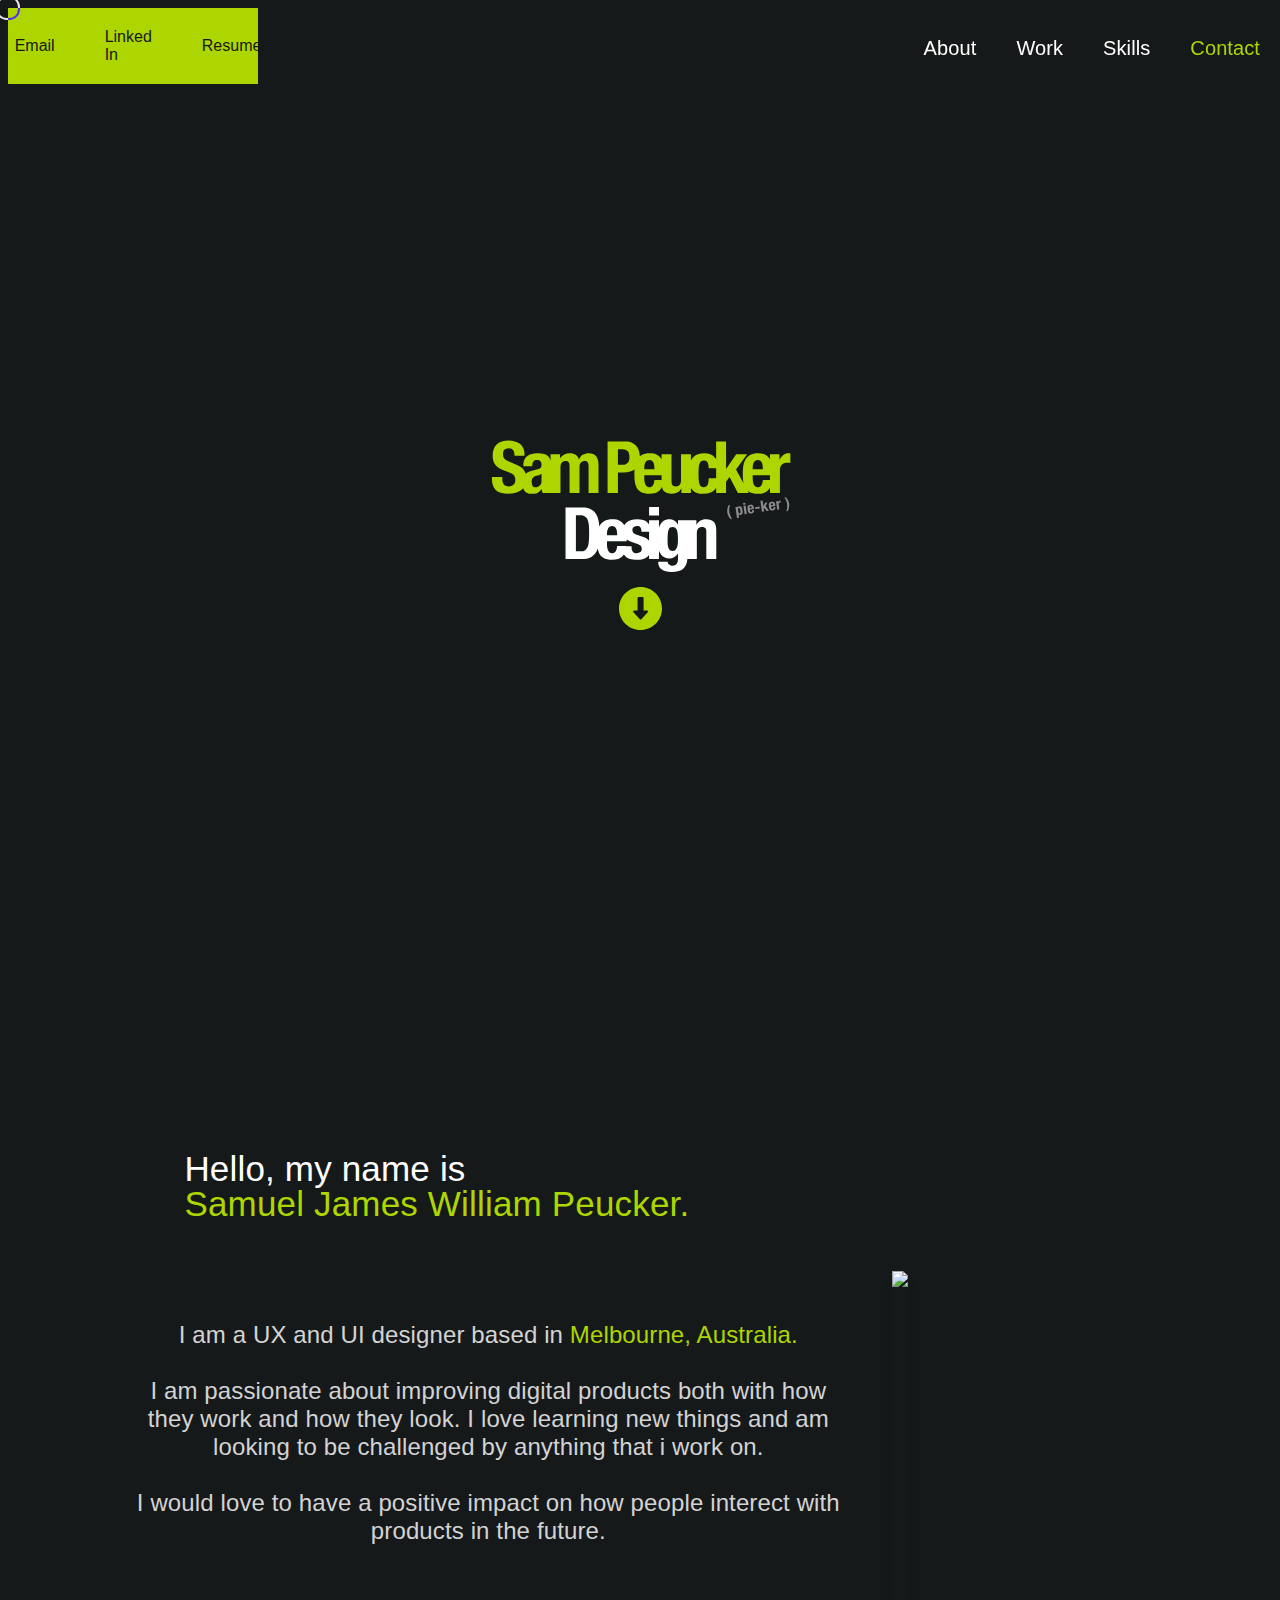
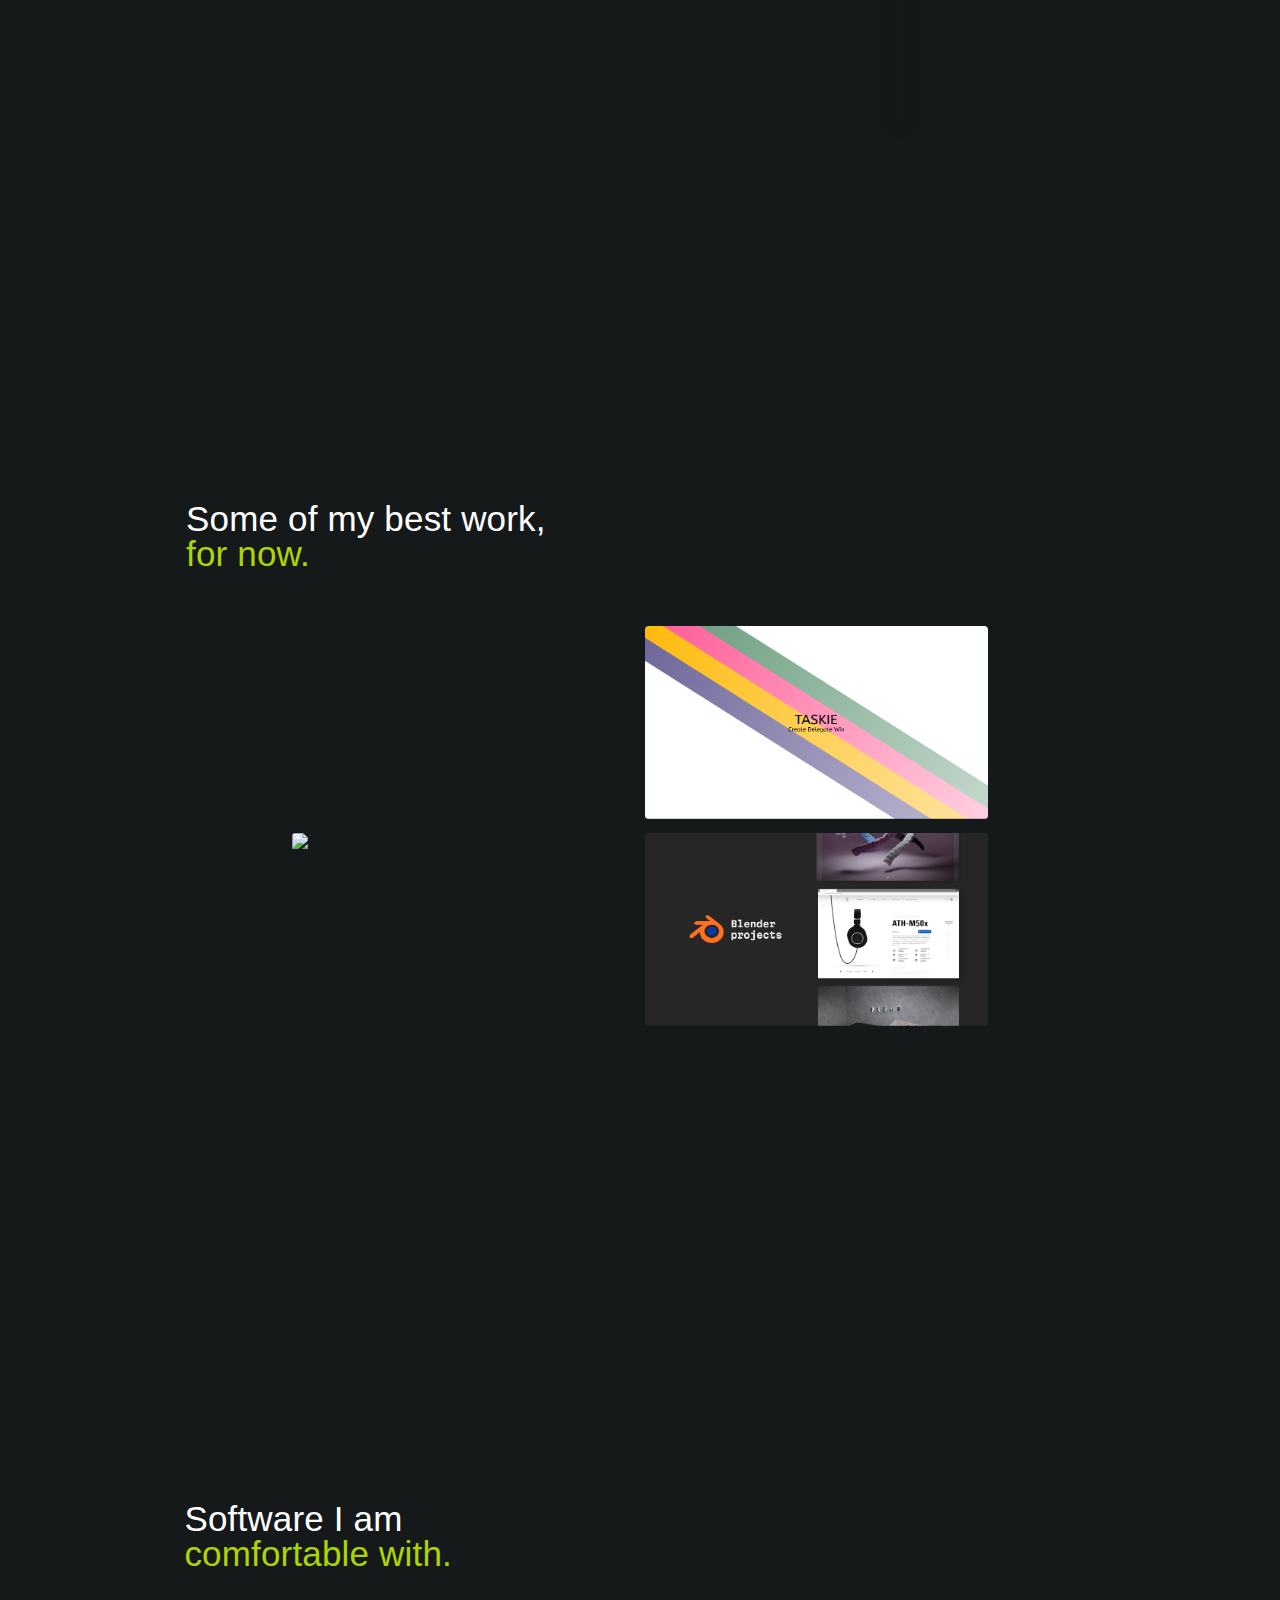
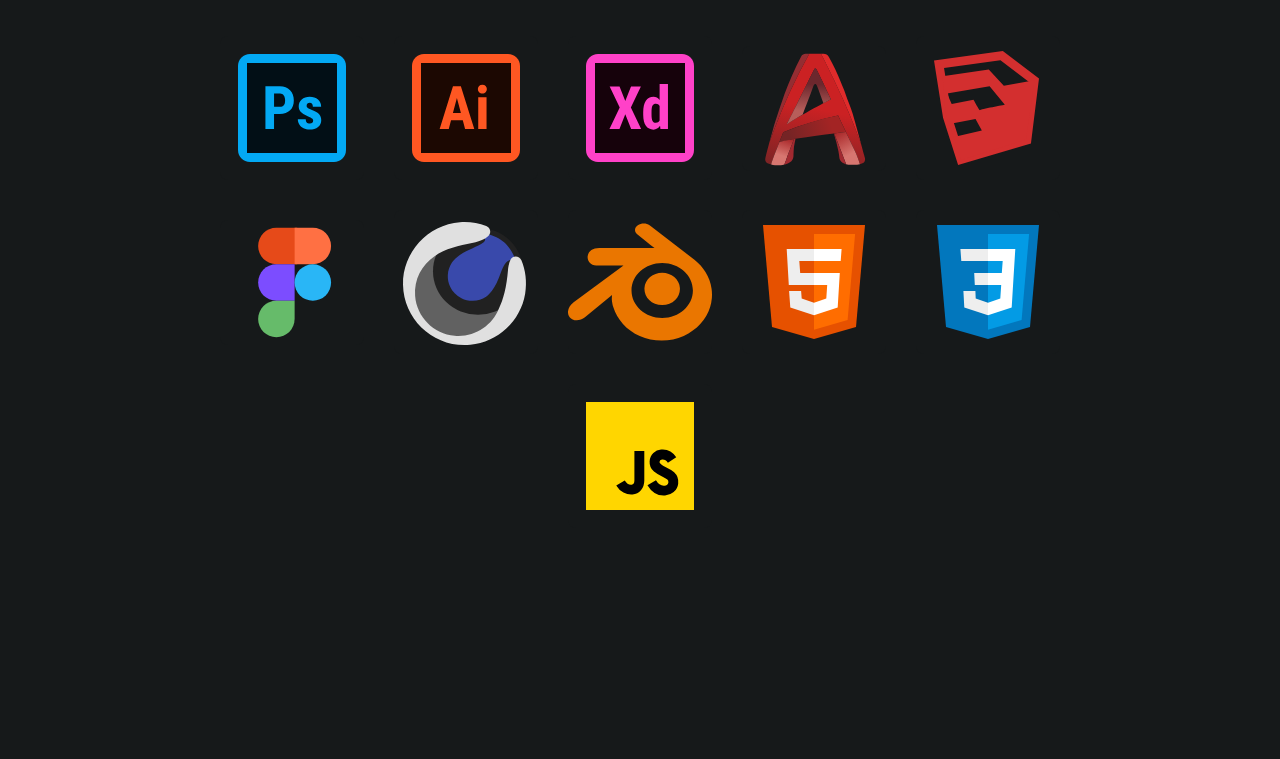
==== index.html @ 6e61a88a "as" ====
<!DOCTYPE html>
<html lang="en">

<head>
  <meta charset="UTF-8">
  <meta http-equiv="X-UA-Compatible" content="IE=edge">
  <meta name="viewport" content="width=device-width, initial-scale=1.0">
  <title>Sam Peucker Design 😇</title>
  <link href="https://cdn.jsdelivr.net/npm/bootstrap@5.1.3/dist/css/bootstrap.min.css" rel="stylesheet" integrity="sha384-1BmE4kWBq78iYhFldvKuhfTAU6auU8tT94WrHftjDbrCEXSU1oBoqyl2QvZ6jIW3" crossorigin="anonymous">
  <link rel="stylesheet" href="./css/base.css">
  <link rel="stylesheet" href="./css/index.css">
  <link rel="preconnect" href="https://fonts.googleapis.com">
  <link rel="preconnect" href="https://fonts.gstatic.com" crossorigin>
  <link href="https://fonts.googleapis.com/css2?family=Open+Sans&display=swap" rel="stylesheet">
  <script src="https://kit.fontawesome.com/3237eade4a.js" crossorigin="anonymous"></script>
  <script src="https://unpkg.com/scrollreveal"></script>

  <!-- Hotjar Tracking Code for https://sampeucker.github.io/portfolio/ -->
<script>
  (function(h,o,t,j,a,r){
      h.hj=h.hj||function(){(h.hj.q=h.hj.q||[]).push(arguments)};
      h._hjSettings={hjid:2807323,hjsv:6};
      a=o.getElementsByTagName('head')[0];
      r=o.createElement('script');r.async=1;
      r.src=t+h._hjSettings.hjid+j+h._hjSettings.hjsv;
      a.appendChild(r);
  })(window,document,'https://static.hotjar.com/c/hotjar-','.js?sv=');
</script>

  <!-- Global site tag (gtag.js) - Google Analytics -->
<script async src="https://www.googletagmanager.com/gtag/js?id=G-L3JFZVRJGE"></script>
<script>
  window.dataLayer = window.dataLayer || [];
  function gtag(){dataLayer.push(arguments);}
  gtag('js', new Date());

  gtag('config', 'G-L3JFZVRJGE');
</script>
</head>

<body>
  <nav>
    <div id="navBody">
      <a href="#aboutBody" class="navItem about">About</a> 
      <a href="#workBody" class="navItem work">Work</a>
      <a href="#skillsBody" class="navItem skills">Skills</a>
      <a href="#contactPop" data-bs-toggle="offcanvas" role="button" class="navItem accent contact">Contact</a>
    </div>
  </nav>

  <div class="cursor"></div>
  <div class="offcanvas offcanvas-end" tabindex="-1" data-bs-scroll="true" id="contactPop">
    <a class="contactItem" href="mailto: sampeucker20@gmail.com">
      <i class="fa-solid fa-envelope"></i>
      Email</a>
    <a class="contactItem" href="https://www.linkedin.com/in/sam-peucker-2a1175230/" target="_blank">
      <i class="fa-brands fa-linkedin"></i>Linked In</a>
    <a class="contactItem" href="../assets/resume2022.pdf" target="_blank">
      <i class="fa-solid fa-paperclip"></i>Resume</a>
  </div>







  <section id="splash">
    <div class="SPD">
      <svg width="301" height="135" viewBox="0 0 301 135" fill="none" xmlns="http://www.w3.org/2000/svg">
        <path
          d="M85.8915 113.368V77.224H90.2835C92.2515 77.224 93.8115 77.608 94.9635 78.376C96.1635 79.096 97.0515 80.2 97.6275 81.688C98.2515 83.128 98.6595 84.952 98.8515 87.16C99.0435 89.368 99.1395 91.936 99.1395 94.864C99.1395 98.368 99.0195 101.296 98.7795 103.648C98.5875 106 98.1555 107.896 97.4835 109.336C96.8595 110.776 95.9955 111.808 94.8915 112.432C93.7875 113.056 92.3235 113.368 90.4995 113.368H85.8915ZM75.5235 69.592V121H91.8675C95.3235 121 98.1795 120.472 100.436 119.416C102.692 118.36 104.492 116.752 105.836 114.592C107.18 112.432 108.116 109.696 108.644 106.384C109.22 103.024 109.508 99.088 109.508 94.576C109.508 90.784 109.292 87.352 108.86 84.28C108.428 81.208 107.588 78.592 106.34 76.432C105.14 74.224 103.436 72.544 101.228 71.392C99.0195 70.192 96.1155 69.592 92.5155 69.592H75.5235ZM127.163 97.24H117.011V95.728C117.011 94.816 117.083 93.904 117.227 92.992C117.419 92.08 117.707 91.264 118.091 90.544C118.475 89.776 118.979 89.176 119.603 88.744C120.275 88.264 121.115 88.024 122.123 88.024C123.131 88.024 123.947 88.24 124.571 88.672C125.243 89.056 125.747 89.656 126.083 90.472C126.467 91.24 126.731 92.2 126.875 93.352C127.019 94.456 127.115 95.752 127.163 97.24ZM117.011 103.144H136.667V100.912C136.667 97.936 136.475 95.248 136.091 92.848C135.707 90.4 134.987 88.336 133.931 86.656C132.875 84.928 131.411 83.608 129.539 82.696C127.715 81.736 125.363 81.256 122.483 81.256C119.123 81.256 116.435 81.808 114.419 82.912C112.403 84.016 110.843 85.504 109.739 87.376C108.683 89.248 107.963 91.384 107.579 93.784C107.243 96.184 107.075 98.68 107.075 101.272C107.075 103.72 107.171 106.168 107.363 108.616C107.603 111.064 108.203 113.272 109.163 115.24C110.123 117.208 111.611 118.792 113.627 119.992C115.643 121.192 118.451 121.792 122.051 121.792C126.803 121.792 130.283 120.616 132.491 118.264C134.699 115.912 135.899 112.48 136.091 107.968H127.163C126.875 110.416 126.347 112.24 125.579 113.44C124.811 114.64 123.587 115.24 121.907 115.24C120.995 115.24 120.227 115 119.603 114.52C118.979 113.992 118.475 113.32 118.091 112.504C117.707 111.64 117.419 110.68 117.227 109.624C117.083 108.52 117.011 107.392 117.011 106.24V103.144ZM141.555 108.328H132.627V109.696C132.627 111.568 132.843 113.272 133.275 114.808C133.707 116.296 134.451 117.568 135.507 118.624C136.611 119.68 138.075 120.472 139.899 121C141.771 121.528 144.099 121.792 146.883 121.792C148.995 121.792 150.915 121.576 152.643 121.144C154.419 120.712 155.931 119.992 157.179 118.984C158.475 117.976 159.483 116.728 160.203 115.24C160.923 113.704 161.283 111.904 161.283 109.84C161.283 106.912 160.635 104.608 159.339 102.928C158.043 101.2 155.835 99.808 152.715 98.752L146.739 96.736C145.059 96.208 143.907 95.56 143.283 94.792C142.707 94.024 142.419 93.16 142.419 92.2C142.419 90.808 142.875 89.776 143.787 89.104C144.747 88.384 145.851 88.024 147.099 88.024C148.731 88.024 149.859 88.504 150.483 89.464C151.155 90.376 151.491 91.84 151.491 93.856H160.419V92.272C160.419 88.768 159.339 86.056 157.179 84.136C155.019 82.216 151.683 81.256 147.171 81.256C144.627 81.256 142.443 81.568 140.619 82.192C138.843 82.816 137.379 83.656 136.227 84.712C135.075 85.768 134.235 87.016 133.707 88.456C133.179 89.848 132.915 91.336 132.915 92.92C132.915 95.656 133.611 97.912 135.003 99.688C136.395 101.416 138.459 102.76 141.195 103.72L148.179 106.24C149.139 106.624 149.979 107.152 150.699 107.824C151.419 108.448 151.779 109.384 151.779 110.632C151.779 112.168 151.323 113.32 150.411 114.088C149.499 114.856 148.275 115.24 146.739 115.24C145.059 115.24 143.763 114.736 142.851 113.728C141.987 112.672 141.555 111.304 141.555 109.624V108.328ZM159.076 69.016V77.512H169.012V69.016H159.076ZM159.076 82.264V121H169.012V82.264H159.076ZM177.596 102.856C177.596 100.264 177.644 98.08 177.74 96.304C177.884 94.48 178.148 93.04 178.532 91.984C178.916 90.88 179.444 90.088 180.116 89.608C180.788 89.128 181.676 88.888 182.78 88.888C184.748 88.888 186.092 89.872 186.812 91.84C187.58 93.808 187.964 97.144 187.964 101.848C187.964 103.48 187.868 104.992 187.676 106.384C187.532 107.728 187.244 108.88 186.812 109.84C186.428 110.8 185.876 111.568 185.156 112.144C184.484 112.672 183.62 112.936 182.564 112.936C181.508 112.936 180.644 112.672 179.972 112.144C179.348 111.568 178.844 110.824 178.46 109.912C178.124 108.952 177.884 107.872 177.74 106.672C177.644 105.472 177.596 104.2 177.596 102.856ZM197.468 82.264H187.964V86.584H187.82C186.86 84.568 185.636 83.176 184.148 82.408C182.66 81.64 181.22 81.256 179.828 81.256C177.14 81.256 174.98 81.856 173.348 83.056C171.764 84.256 170.54 85.816 169.676 87.736C168.86 89.608 168.308 91.72 168.02 94.072C167.78 96.424 167.66 98.728 167.66 100.984C167.66 108.04 168.644 113.08 170.612 116.104C172.628 119.08 175.604 120.568 179.54 120.568C181.124 120.568 182.636 120.136 184.076 119.272C185.564 118.408 186.812 117.256 187.82 115.816H187.964V120.928C187.964 122.848 187.556 124.456 186.74 125.752C185.924 127.048 184.508 127.696 182.492 127.696C181.868 127.696 181.268 127.6 180.692 127.408C180.164 127.216 179.66 126.952 179.18 126.616C178.172 125.896 177.668 124.912 177.668 123.664H168.164C168.164 126.976 169.292 129.52 171.548 131.296C173.852 133.12 177.116 134.032 181.34 134.032C187.148 134.032 191.276 132.784 193.724 130.288C196.22 127.792 197.468 124.048 197.468 119.056V82.264ZM196.892 82.264V121H206.828V95.296C206.828 91.024 208.58 88.888 212.084 88.888C213.572 88.888 214.652 89.296 215.324 90.112C215.996 90.88 216.332 92.272 216.332 94.288V121H226.268V92.272C226.268 88.384 225.404 85.576 223.676 83.848C221.996 82.12 219.572 81.256 216.404 81.256C214.244 81.256 212.324 81.712 210.644 82.624C208.964 83.488 207.596 84.88 206.54 86.8H206.396V82.264H196.892Z"
          fill="white" />
        <path
          d="M12.3067 38.944H1.93869V41.032C1.93869 45.784 3.18669 49.432 5.68269 51.976C8.22669 54.52 12.4267 55.792 18.2827 55.792C23.8987 55.792 28.2667 54.568 31.3867 52.12C34.5547 49.624 36.1387 45.664 36.1387 40.24C36.1387 38.656 35.9947 37.216 35.7067 35.92C35.4187 34.624 34.8907 33.448 34.1227 32.392C33.4027 31.288 32.4187 30.28 31.1707 29.368C29.9227 28.408 28.3147 27.496 26.3467 26.632L18.3547 23.176C16.1467 22.264 14.7067 21.28 14.0347 20.224C13.3627 19.12 13.0267 17.776 13.0267 16.192C13.0267 15.424 13.0987 14.68 13.2427 13.96C13.4347 13.24 13.7467 12.616 14.1787 12.088C14.6587 11.512 15.2827 11.056 16.0507 10.72C16.8187 10.384 17.7787 10.216 18.9307 10.216C20.9467 10.216 22.3867 10.888 23.2507 12.232C24.1147 13.528 24.5467 15.4 24.5467 17.848H34.4827V16.408C34.4827 13.96 34.0747 11.872 33.2587 10.144C32.4907 8.368 31.3867 6.928 29.9467 5.824C28.5547 4.672 26.8747 3.856 24.9067 3.376C22.9867 2.848 20.8747 2.584 18.5707 2.584C13.6267 2.584 9.73869 3.832 6.90669 6.328C4.07469 8.824 2.65869 12.616 2.65869 17.704C2.65869 19.816 2.92269 21.688 3.45069 23.32C3.97869 24.904 4.79469 26.32 5.89869 27.568C7.05069 28.768 8.46669 29.824 10.1467 30.736C11.8267 31.648 13.8187 32.488 16.1227 33.256C17.8507 33.832 19.2907 34.408 20.4427 34.984C21.6427 35.512 22.6027 36.112 23.3227 36.784C24.0427 37.456 24.5467 38.224 24.8347 39.088C25.1707 39.904 25.3387 40.888 25.3387 42.04C25.3387 44.2 24.6907 45.808 23.3947 46.864C22.1467 47.872 20.7307 48.376 19.1467 48.376C17.8027 48.376 16.6747 48.184 15.7627 47.8C14.8987 47.416 14.2027 46.888 13.6747 46.216C13.1467 45.544 12.7867 44.728 12.5947 43.768C12.4027 42.76 12.3067 41.656 12.3067 40.456V38.944ZM51.5146 35.632V43.264C51.5146 44.32 51.3226 45.232 50.9386 46C50.5546 46.768 50.0506 47.392 49.4266 47.872C48.8506 48.352 48.2026 48.712 47.4826 48.952C46.7626 49.144 46.0666 49.24 45.3946 49.24C44.0506 49.24 43.0906 48.712 42.5146 47.656C41.9386 46.6 41.6506 45.328 41.6506 43.84C41.6506 42.112 42.0826 40.744 42.9466 39.736C43.8106 38.728 45.2506 38.008 47.2666 37.576C47.8906 37.432 48.5866 37.216 49.3546 36.928C50.1226 36.592 50.8426 36.16 51.5146 35.632ZM33.3706 28.144H42.2986V27.064C42.2986 25.528 42.6826 24.304 43.4506 23.392C44.2186 22.48 45.3706 22.024 46.9066 22.024C48.5866 22.024 49.7626 22.456 50.4346 23.32C51.1546 24.136 51.5146 25.288 51.5146 26.776C51.5146 28.072 51.2266 29.056 50.6506 29.728C50.0746 30.4 49.0426 30.928 47.5546 31.312L41.9386 32.824C40.2106 33.304 38.7226 33.856 37.4746 34.48C36.2746 35.104 35.2666 35.896 34.4506 36.856C33.6826 37.768 33.1066 38.896 32.7226 40.24C32.3386 41.536 32.1466 43.096 32.1466 44.92C32.1466 46.216 32.3146 47.536 32.6506 48.88C32.9866 50.176 33.5146 51.352 34.2346 52.408C34.9546 53.464 35.9146 54.304 37.1146 54.928C38.3146 55.504 39.7786 55.792 41.5066 55.792C43.9066 55.792 45.8506 55.504 47.3386 54.928C48.8746 54.304 50.2186 52.984 51.3706 50.968H51.5146C51.6586 51.64 51.8026 52.336 51.9466 53.056C52.1386 53.728 52.4026 54.376 52.7386 55H62.2426C61.7626 53.848 61.4266 52.768 61.2346 51.76C61.0906 50.752 61.0186 49.336 61.0186 47.512V27.136C61.0186 25.408 60.8266 23.824 60.4426 22.384C60.1066 20.896 59.4346 19.624 58.4266 18.568C57.4186 17.512 56.0026 16.696 54.1786 16.12C52.3546 15.544 49.9546 15.256 46.9786 15.256C45.1066 15.256 43.3306 15.472 41.6506 15.904C40.0186 16.288 38.5786 16.96 37.3306 17.92C36.1306 18.832 35.1706 20.056 34.4506 21.592C33.7306 23.08 33.3706 24.952 33.3706 27.208V28.144ZM60.5467 16.264V55H70.4827V29.512C70.4827 27.208 70.9387 25.528 71.8507 24.472C72.8107 23.416 74.0827 22.888 75.6667 22.888C77.0587 22.888 78.0427 23.32 78.6187 24.184C79.2427 25.048 79.5547 26.296 79.5547 27.928V55H89.4907V29.512C89.4907 27.208 89.9467 25.528 90.8587 24.472C91.8187 23.416 93.0907 22.888 94.6747 22.888C96.0667 22.888 97.0507 23.32 97.6267 24.184C98.2507 25.048 98.5627 26.296 98.5627 27.928V55H108.499V26.848C108.499 23.104 107.707 20.248 106.123 18.28C104.587 16.264 102.163 15.256 98.8507 15.256C96.4987 15.256 94.4587 15.784 92.7307 16.84C91.0507 17.848 89.8267 19.384 89.0587 21.448H88.9147C88.3867 19.432 87.3307 17.896 85.7467 16.84C84.2107 15.784 82.2907 15.256 79.9867 15.256C77.8267 15.256 75.9547 15.64 74.3707 16.408C72.8347 17.176 71.4427 18.448 70.1947 20.224H70.0507V16.264H60.5467ZM127.942 26.848V11.224H132.262C134.854 11.224 136.702 11.896 137.806 13.24C138.91 14.584 139.462 16.552 139.462 19.144C139.462 21.784 138.814 23.728 137.518 24.976C136.27 26.224 134.614 26.848 132.55 26.848H127.942ZM117.574 3.592V55H127.942V34.48H133.486C135.934 34.48 138.166 34.168 140.182 33.544C142.198 32.92 143.902 31.984 145.294 30.736C146.734 29.488 147.838 27.88 148.606 25.912C149.422 23.944 149.83 21.64 149.83 19C149.83 17.08 149.59 15.208 149.11 13.384C148.63 11.512 147.838 9.856 146.734 8.416C145.63 6.976 144.166 5.824 142.342 4.96C140.566 4.048 138.358 3.592 135.718 3.592H117.574ZM164.444 31.24H154.292V29.728C154.292 28.816 154.364 27.904 154.508 26.992C154.7 26.08 154.988 25.264 155.372 24.544C155.756 23.776 156.26 23.176 156.884 22.744C157.556 22.264 158.396 22.024 159.404 22.024C160.412 22.024 161.228 22.24 161.852 22.672C162.524 23.056 163.028 23.656 163.364 24.472C163.748 25.24 164.012 26.2 164.156 27.352C164.3 28.456 164.396 29.752 164.444 31.24ZM154.292 37.144H173.948V34.912C173.948 31.936 173.756 29.248 173.372 26.848C172.988 24.4 172.268 22.336 171.212 20.656C170.156 18.928 168.692 17.608 166.82 16.696C164.996 15.736 162.644 15.256 159.764 15.256C156.404 15.256 153.716 15.808 151.7 16.912C149.684 18.016 148.124 19.504 147.02 21.376C145.964 23.248 145.244 25.384 144.86 27.784C144.524 30.184 144.356 32.68 144.356 35.272C144.356 37.72 144.452 40.168 144.644 42.616C144.884 45.064 145.484 47.272 146.444 49.24C147.404 51.208 148.892 52.792 150.908 53.992C152.924 55.192 155.732 55.792 159.332 55.792C164.084 55.792 167.564 54.616 169.772 52.264C171.98 49.912 173.18 46.48 173.372 41.968H164.444C164.156 44.416 163.628 46.24 162.86 47.44C162.092 48.64 160.868 49.24 159.188 49.24C158.276 49.24 157.508 49 156.884 48.52C156.26 47.992 155.756 47.32 155.372 46.504C154.988 45.64 154.7 44.68 154.508 43.624C154.364 42.52 154.292 41.392 154.292 40.24V37.144ZM191.437 50.464V55H200.941V16.264H191.005V41.968C191.005 46.24 189.253 48.376 185.749 48.376C184.261 48.376 183.181 47.992 182.509 47.224C181.837 46.408 181.501 44.992 181.501 42.976V16.264H171.565V44.992C171.565 48.88 172.405 51.664 174.085 53.344C175.813 54.976 178.261 55.792 181.429 55.792C183.589 55.792 185.509 55.384 187.189 54.568C188.869 53.752 190.237 52.384 191.293 50.464H191.437ZM218.653 30.232H228.157C228.157 25.624 226.981 21.976 224.629 19.288C222.325 16.6 218.869 15.256 214.261 15.256C211.957 15.256 209.845 15.568 207.925 16.192C206.005 16.816 204.349 17.92 202.957 19.504C201.565 21.04 200.485 23.128 199.717 25.768C198.949 28.36 198.565 31.648 198.565 35.632C198.565 39.52 198.877 42.784 199.501 45.424C200.125 48.016 201.037 50.104 202.237 51.688C203.485 53.224 205.021 54.304 206.845 54.928C208.717 55.504 210.901 55.792 213.397 55.792C218.677 55.792 222.445 54.472 224.701 51.832C227.005 49.144 228.157 45.256 228.157 40.168H218.653C218.653 43.336 218.269 45.64 217.501 47.08C216.733 48.52 215.509 49.24 213.829 49.24C212.725 49.24 211.813 49 211.093 48.52C210.421 47.992 209.893 47.176 209.509 46.072C209.125 44.968 208.861 43.576 208.717 41.896C208.573 40.168 208.501 38.104 208.501 35.704C208.501 33.448 208.573 31.504 208.717 29.872C208.861 28.192 209.125 26.824 209.509 25.768C209.893 24.664 210.469 23.848 211.237 23.32C212.005 22.744 212.989 22.456 214.189 22.456C215.149 22.456 215.917 22.696 216.493 23.176C217.069 23.608 217.501 24.208 217.789 24.976C218.125 25.696 218.341 26.512 218.437 27.424C218.581 28.336 218.653 29.272 218.653 30.232ZM236.069 3.592H226.133V55H236.069V43.696L239.597 39.088L247.877 55H258.821L246.005 31.528L257.165 16.264H246.221L236.213 30.736H236.069V3.592ZM272.861 31.24H262.709V29.728C262.709 28.816 262.781 27.904 262.925 26.992C263.117 26.08 263.405 25.264 263.789 24.544C264.173 23.776 264.677 23.176 265.301 22.744C265.973 22.264 266.813 22.024 267.821 22.024C268.829 22.024 269.645 22.24 270.269 22.672C270.941 23.056 271.445 23.656 271.781 24.472C272.165 25.24 272.429 26.2 272.573 27.352C272.717 28.456 272.813 29.752 272.861 31.24ZM262.709 37.144H282.365V34.912C282.365 31.936 282.173 29.248 281.789 26.848C281.405 24.4 280.685 22.336 279.629 20.656C278.573 18.928 277.109 17.608 275.237 16.696C273.413 15.736 271.061 15.256 268.181 15.256C264.821 15.256 262.133 15.808 260.117 16.912C258.101 18.016 256.541 19.504 255.437 21.376C254.381 23.248 253.661 25.384 253.277 27.784C252.941 30.184 252.773 32.68 252.773 35.272C252.773 37.72 252.869 40.168 253.061 42.616C253.301 45.064 253.901 47.272 254.861 49.24C255.821 51.208 257.309 52.792 259.325 53.992C261.341 55.192 264.149 55.792 267.749 55.792C272.501 55.792 275.981 54.616 278.189 52.264C280.397 49.912 281.597 46.48 281.789 41.968H272.861C272.573 44.416 272.045 46.24 271.277 47.44C270.509 48.64 269.285 49.24 267.605 49.24C266.693 49.24 265.925 49 265.301 48.52C264.677 47.992 264.173 47.32 263.789 46.504C263.405 45.64 263.117 44.68 262.925 43.624C262.781 42.52 262.709 41.392 262.709 40.24V37.144ZM279.981 16.264V55H289.917V31.744C289.917 30.448 290.133 29.368 290.565 28.504C290.997 27.592 291.573 26.872 292.293 26.344C293.013 25.768 293.805 25.36 294.669 25.12C295.533 24.88 296.397 24.76 297.261 24.76C297.789 24.76 298.293 24.784 298.773 24.832C299.301 24.832 299.829 24.856 300.357 24.904V15.4C300.069 15.352 299.757 15.328 299.421 15.328C299.133 15.28 298.845 15.256 298.557 15.256C296.493 15.256 294.741 15.832 293.301 16.984C291.861 18.088 290.637 19.576 289.629 21.448H289.485V16.264H279.981Z"
          fill="#ADD600" />
        <path opacity="0.5"
          d="M240.16 66.9236L238.519 67.1521C237.915 68.4774 237.524 69.7467 237.345 70.9601C237.176 72.1618 237.168 73.3095 237.32 74.4032C237.472 75.497 237.793 76.5936 238.283 77.6929C238.783 78.7909 239.504 79.8948 240.448 81.0046L242.089 80.7762C241.687 80.2326 241.334 79.698 241.029 79.1724C240.726 78.6571 240.465 78.1413 240.246 77.6248C240.035 77.0966 239.859 76.5479 239.717 75.9787C239.573 75.3991 239.455 74.7792 239.363 74.1188C239.271 73.4584 239.216 72.835 239.197 72.2485C239.177 71.6518 239.196 71.0654 239.252 70.4896C239.319 69.9123 239.428 69.3344 239.579 68.7559C239.728 68.1671 239.922 67.5563 240.16 66.9236ZM245.432 68.9665L246.964 79.9712L249.1 79.6738L248.62 76.2223L248.651 76.218C248.924 76.5166 249.21 76.7239 249.51 76.8398C249.819 76.9441 250.175 76.9682 250.578 76.9122C251.455 76.7901 252.053 76.3649 252.372 75.6368C252.692 74.9086 252.743 73.7706 252.528 72.2229C252.313 70.6751 251.951 69.5894 251.443 68.9659C250.934 68.332 250.241 68.0761 249.364 68.1982C248.931 68.2585 248.577 68.3972 248.302 68.6143C248.036 68.8196 247.812 69.1349 247.629 69.56L247.598 69.5643L247.475 68.6821L245.432 68.9665ZM248.148 72.8327C248.021 71.9246 247.994 71.2343 248.065 70.7616C248.144 70.2771 248.422 70.0019 248.896 69.9358C249.361 69.8712 249.692 70.0617 249.891 70.5073C250.099 70.9412 250.266 71.6122 250.392 72.5202C250.518 73.4282 250.542 74.1245 250.462 74.6089C250.391 75.0816 250.123 75.3503 249.659 75.4149C249.184 75.481 248.843 75.2971 248.636 74.8632C248.437 74.4175 248.274 73.7407 248.148 72.8327ZM253.084 64.9981L253.338 66.8245L255.474 66.5271L255.22 64.7007L253.084 64.9981ZM253.481 67.846L254.64 76.173L256.776 75.8757L255.617 67.5487L253.481 67.846ZM261.811 69.9681L259.628 70.2719L259.583 69.9469C259.556 69.7508 259.544 69.5526 259.548 69.3523C259.562 69.1505 259.599 68.9664 259.66 68.8002C259.72 68.6236 259.81 68.4795 259.931 68.368C260.061 68.2447 260.235 68.1679 260.451 68.1378C260.668 68.1076 260.85 68.1296 260.997 68.2038C261.153 68.2662 261.279 68.3801 261.376 68.5455C261.481 68.6991 261.567 68.8976 261.632 69.1409C261.696 69.3739 261.756 69.6496 261.811 69.9681ZM259.805 71.5411L264.03 70.9528L263.964 70.473C263.875 69.8333 263.753 69.2612 263.598 68.7567C263.443 68.242 263.226 67.8198 262.949 67.4903C262.67 67.1504 262.316 66.9105 261.886 66.7705C261.465 66.6187 260.945 66.5859 260.326 66.6721C259.604 66.7726 259.043 66.9718 258.642 67.2694C258.242 67.5671 257.951 67.9336 257.77 68.3691C257.599 68.8031 257.508 69.2838 257.497 69.8113C257.497 70.3372 257.535 70.8788 257.613 71.436C257.686 71.9623 257.78 72.4856 257.895 73.0061C258.02 73.5252 258.215 73.9819 258.48 74.3762C258.745 74.7705 259.112 75.0665 259.582 75.2641C260.051 75.4618 260.673 75.5067 261.447 75.399C262.468 75.2568 263.181 74.8998 263.585 74.3281C263.989 73.7564 264.145 72.9828 264.051 72.0071L262.132 72.2743C262.143 72.8091 262.084 73.217 261.955 73.498C261.826 73.7789 261.581 73.9445 261.219 73.9948C261.023 74.0221 260.851 73.9935 260.703 73.909C260.553 73.8142 260.424 73.6848 260.317 73.5209C260.209 73.3466 260.118 73.1489 260.045 72.9276C259.981 72.6946 259.932 72.4543 259.898 72.2066L259.805 71.5411ZM269.494 68.6145L265.129 69.2221L265.383 71.0485L269.748 70.4408L269.494 68.6145ZM272.545 62.415L270.409 62.7123L271.948 73.7634L274.084 73.4661L273.745 71.0361L274.366 69.9399L276.622 73.1127L278.975 72.7852L275.517 68.123L277.459 64.5077L275.107 64.8352L273.388 68.2458L273.358 68.2501L272.545 62.415ZM283.139 66.9987L280.957 67.3026L280.911 66.9775C280.884 66.7815 280.872 66.5833 280.876 66.3829C280.89 66.1811 280.927 65.9971 280.988 65.8308C281.048 65.6542 281.138 65.5102 281.26 65.3986C281.39 65.2753 281.563 65.1986 281.78 65.1684C281.996 65.1383 282.178 65.1603 282.325 65.2345C282.481 65.2969 282.608 65.4108 282.704 65.5761C282.81 65.7298 282.895 65.9282 282.961 66.1716C283.025 66.4046 283.084 66.6803 283.139 66.9987ZM281.133 68.5717L285.359 67.9835L285.292 67.5037C285.203 66.8639 285.081 66.2918 284.927 65.7874C284.771 65.2726 284.555 64.8505 284.277 64.521C283.998 64.1811 283.644 63.9411 283.215 63.8011C282.794 63.6493 282.274 63.6165 281.655 63.7027C280.932 63.8033 280.371 64.0024 279.971 64.3001C279.57 64.5977 279.28 64.9643 279.098 65.3997C278.927 65.8338 278.836 66.3145 278.826 66.8419C278.825 67.3679 278.864 67.9095 278.941 68.4667C279.015 68.9929 279.109 69.5163 279.223 70.0368C279.348 70.5558 279.543 71.0125 279.808 71.4069C280.074 71.8012 280.441 72.0972 280.91 72.2948C281.379 72.4924 282.001 72.5374 282.775 72.4296C283.796 72.2874 284.509 71.9305 284.914 71.3588C285.318 70.7871 285.473 70.0134 285.379 69.0377L283.46 69.3049C283.471 69.8398 283.413 70.2477 283.283 70.5286C283.154 70.8096 282.909 70.9752 282.548 71.0255C282.352 71.0528 282.18 71.0242 282.031 70.9396C281.881 70.8448 281.753 70.7154 281.646 70.5515C281.537 70.3773 281.447 70.1795 281.374 69.9583C281.31 69.7253 281.261 69.4849 281.226 69.2373L281.133 68.5717ZM286.079 63.3077L287.238 71.6347L289.374 71.3374L288.678 66.338C288.639 66.0594 288.653 65.8208 288.72 65.6222C288.786 65.4132 288.888 65.2412 289.027 65.1061C289.165 64.9607 289.323 64.8493 289.501 64.7719C289.68 64.6944 289.862 64.6428 290.048 64.6169C290.161 64.6011 290.27 64.5912 290.375 64.5871C290.488 64.5713 290.603 64.5607 290.718 64.5552L290.433 62.5122C290.37 62.5105 290.302 62.5146 290.23 62.5247C290.166 62.523 290.104 62.5264 290.042 62.5351C289.598 62.5968 289.239 62.7731 288.964 63.0638C288.687 63.3443 288.469 63.7008 288.308 64.1333L288.277 64.1377L288.122 63.0233L286.079 63.3077ZM295.965 59.1545L294.324 59.3829C294.726 59.9265 295.079 60.4611 295.384 60.9867C295.687 61.502 295.944 62.0289 296.156 62.5674C296.378 63.1045 296.561 63.6628 296.705 64.2423C296.847 64.8115 296.964 65.4263 297.056 66.0867C297.148 66.7471 297.204 67.3757 297.224 67.9725C297.243 68.5589 297.218 69.1356 297.15 69.7026C297.09 70.2579 296.985 70.8247 296.834 71.4032C296.685 71.992 296.491 72.6027 296.253 73.2354L297.894 73.007C298.498 71.6817 298.886 70.4234 299.056 69.2321C299.237 68.0393 299.252 66.896 299.099 65.8023C298.947 64.7085 298.62 63.6075 298.119 62.4992C297.626 61.3792 296.908 60.2643 295.965 59.1545Z"
          fill="white" />
      </svg>

    </div>
    <a href="#aboutBody" class="arrowButton">
      <svg id="arrowButton" width="43" height="43" viewBox="0 0 43 43" fill="none" xmlns="http://www.w3.org/2000/svg">
        <path fill-rule="evenodd" clip-rule="evenodd"
          d="M21.5 43C33.3741 43 43 33.3741 43 21.5C43 9.62585 33.3741 0 21.5 0C9.62585 0 0 9.62585 0 21.5C0 33.3741 9.62585 43 21.5 43ZM32.337 20.6707C32.7772 21.0679 32.7772 21.7585 32.337 22.1557L25.2307 28.567C24.5874 29.1473 23.5608 28.6908 23.5608 27.8245V24.4132H11C10.4477 24.4132 10 23.9655 10 23.4132V19.4132C10 18.8609 10.4477 18.4132 11 18.4132H23.5608V15.002C23.5608 14.1356 24.5874 13.6791 25.2307 14.2595L32.337 20.6707Z"
          fill="#ADD600" />
      </svg>
    </a>
  </section>

  <section id="aboutBody">
    <div class="quote">
      <span>Hello, my name is</span>
      <br>
      <span class=accent>Samuel James William Peucker.</span>

    </div>
    <div class="containerAbout">
    
      <div class="content">
        I am a UX and UI designer based in <span class="accent">Melbourne, Australia.</span><br><br>
         I am passionate about improving digital products both with how they work and how they look.
         I love learning new things and am looking to be challenged by anything that i work on.<br><br>
         I would love to have a positive impact on how people interect with products in the future.<br><br>
        
      </div>
      <img src="./assets/profile.png" class="profile">
    </div>
    </div>
  </section>


  <section id="workBody">
    <div class="containerWork">
      <div class="quote">
        <span>Some of my best work,</span>
        <br>
        <span class="accent">for now.</span>
      </div>
      <a href="/portfolio/casestudies/ctwm.html"  class="workCard" data-tilt>
        <img src="/assets/ctwm.png" alt="">
      </a>
      <a href="#" class="workCard" data-tilt>
        <img src="/assets/taskie.png">
      </a>
      <a href="./casestudies/trailTalk.html" class="workCard" data-tilt>
        <img src="/assets/trailTalk.png">
      </a>
      <a href="./casestudies/3dwork.html" class="workCard" data-tilt>
        <img src="/assets/blender.png">
      </a>

    </div>
  </section>
  <section id="skillsBody">

    <div class="containerSkills">
      <div class="quote">
        <span>Software I am</span>
        <br>
        <span class="accent">comfortable with.</span>
      </div>
      <div class="skillCard photoshop" data-tilt>
        
        <svg xmlns="http://www.w3.org/2000/svg" x="0px" y="0px" width="144" height="144" viewBox="0 0 48 48"
          style=" fill:#000000;" >
          <path fill="#03a9f4"
            d="M6,10c0-2.209,1.791-4,4-4h28c2.209,0,4,1.791,4,4v28c0,2.209-1.791,4-4,4H10c-2.209,0-4-1.791-4-4	V10z">
          </path>
          <path fill="#020f16"
            d="M20.016,19.174h-2.002v4.434h1.973c0.547,0,0.97-0.179,1.27-0.537s0.449-0.879,0.449-1.563	c0-0.71-0.153-1.274-0.459-1.694S20.53,19.181,20.016,19.174z">
          </path>
          <path fill="#020f16"
            d="M9,9v30h30V9H9z M23.365,24.789C22.539,25.597,21.393,26,19.928,26h-1.914v5h-2.871V16.781h4.844	c1.406,0,2.528,0.437,3.364,1.309s1.255,2.005,1.255,3.398S24.192,23.981,23.365,24.789z M32.682,30.336	c-0.709,0.573-1.641,0.859-2.793,0.859c-0.775,0-1.459-0.151-2.051-0.454s-1.057-0.725-1.392-1.265s-0.503-1.123-0.503-1.748h2.627	c0.014,0.481,0.125,0.843,0.337,1.084s0.558,0.361,1.04,0.361c0.742,0,1.113-0.335,1.113-1.006c0-0.234-0.112-0.451-0.337-0.649	S30,27.052,29.225,26.713c-1.139-0.462-1.922-0.94-2.349-1.436s-0.64-1.11-0.64-1.846c0-0.925,0.334-1.688,1.001-2.29	s1.552-0.903,2.651-0.903c1.158,0,2.086,0.3,2.783,0.898c0.697,0.598,1.045,1.403,1.045,2.412h-2.764	c0-0.859-0.357-1.289-1.074-1.289c-0.293,0-0.533,0.091-0.723,0.273s-0.283,0.437-0.283,0.762c0,0.234,0.104,0.441,0.313,0.62	s0.699,0.435,1.475,0.767c1.127,0.417,1.922,0.881,2.388,1.392s0.698,1.174,0.698,1.987C33.746,29.005,33.391,29.763,32.682,30.336z">
          </path>
          <div class="skillName">Photoshop</div>
        </svg>
        
      </div>
      <div class="skillCard illustrator" data-tilt>
        <svg xmlns="http://www.w3.org/2000/svg" x="0px" y="0px" width="144" height="144" viewBox="0 0 48 48"
          style=" fill:#000000;">
          <path fill="#ff5722"
            d="M6,10c0-2.209,1.791-4,4-4h28c2.209,0,4,1.791,4,4v28c0,2.209-1.791,4-4,4H10c-2.209,0-4-1.791-4-4 V10z">
          </path>
          <path fill="#1c0802"
            d="M9,9v30h30V9H9z M23.691,31l-0.762-2.91h-3.916L18.252,31h-3.037l4.443-14.219h2.627L26.758,31 H23.691z M30.85,31h-2.773V20.434h2.773V31z M30.552,18.754c-0.271,0.28-0.636,0.42-1.099,0.42s-0.828-0.14-1.099-0.42 s-0.405-0.632-0.405-1.055c0-0.43,0.137-0.781,0.41-1.055s0.639-0.41,1.094-0.41s0.82,0.137,1.094,0.41s0.41,0.625,0.41,1.055 C30.957,18.122,30.822,18.474,30.552,18.754z M19.639,25.697h2.656l-1.328-5.068L19.639,25.697z">
          </path>
          <div class="skillName">Illustrator</div>

        </svg>
      </div>
      <div class="skillCard xd" data-tilt>
        <svg xmlns="http://www.w3.org/2000/svg" x="0px" y="0px" width="144" height="144" viewBox="0 0 48 48"
          style=" fill:#000000;">
          <path fill="#ff41c8"
            d="M6,10c0-2.209,1.791-4,4-4h28c2.209,0,4,1.791,4,4v28c0,2.209-1.791,4-4,4H10c-2.209,0-4-1.791-4-4	V10z">
          </path>
          <path fill="#16020b"
            d="M9,9v30h30V9H9z M19.093,21.695l1.914-4.883h3.291l-3.34,7.051l3.418,7.168h-3.33l-1.953-4.971	l-1.943,4.971h-3.33l3.418-7.168l-3.35-7.051h3.291L19.093,21.695z M25.069,25.426c0-1.732,0.293-3.024,0.879-3.877	s1.438-1.279,2.559-1.279c0.813,0,1.491,0.352,2.031,1.055v-5.293h2.783v15h-2.51l-0.127-1.074c-0.566,0.847-1.296,1.27-2.188,1.27	c-1.106,0-1.951-0.423-2.534-1.27s-0.881-2.09-0.894-3.73v-0.802H25.069z M27.843,26.119c0,1.042,0.11,1.77,0.332,2.183	s0.596,0.62,1.123,0.62c0.547,0,0.96-0.244,1.24-0.732v-4.824c-0.273-0.521-0.684-0.781-1.23-0.781	c-0.508,0-0.879,0.205-1.113,0.615s-0.352,1.14-0.352,2.188V26.119z">
          </path>
          <div class="skillName">Adobe Xd</div>

        </svg>
      </div>
      <div class="skillCard autocad" data-tilt>
        <div class="skillName">AutoCad</div>

        <svg xmlns="http://www.w3.org/2000/svg" x="0px" y="0px" width="144" height="125" viewBox="0 0 48 48"
          style=" fill:#000000;">
          <defs>
            <path id="_tcPC28ZsEauYvlMQO0K_a_2JfzmJYy7OGc_gr1"
              d="M-40.802,33.105c0.496-1.331,1.264-2.903,1.318-3.001C-39.514,30.16-40.393,32.012-40.802,33.105 c-0.002,0.004-0.004,0.009-0.005,0.013C-40.806,33.114-40.804,33.109-40.802,33.105 M-27.918,9.194 c0.399,0.668,4.179,8.489,5.401,11.228c-1.203,0.611-14.25,7.538-16.969,9.686c1.304-2.373,9.918-19.954,10.494-21.032h-0.001 C-28.728,8.582-28.371,8.44-27.918,9.194 M-30.805,3c-5.163,9.304-9.634,18.93-13.411,28.878c-0.31,0.815-0.581,1.54-0.814,2.167 c-0.596,1.605-0.938,2.565-1.035,2.727l-0.139,0.511c-0.902,3.33-1.583,6.057-1.795,7.301l2.421,1.062h0.064 c0.532-1.871,2.656-7.268,3.196-8.676l0.046-0.121c0.357-0.945,0.951-2.349,1.46-3.718c6.839-2.743,13.863-4.877,21.07-6.404 c1.21,2.605,2.524,5.253,3.017,6.335c0.072,0.158,0.129,0.281,0.166,0.373c0.538,1.239,3.086,6.431,3.861,8.258 c0.602,1.42,1.133,3.088,1.339,3.763L-9,44.702c0,0-0.594-2.418-0.838-3.066c-0.1-0.266-0.434-1.523-0.932-3.389 c-0.608-1.786-1.261-3.587-1.943-5.383c-0.844-2.221-1.733-4.43-2.636-6.588c-1.007-2.406-2.031-4.749-3.033-6.967 C-21.901,11.518-25.14,5.241-26.315,3L-30.805,3L-30.805,3z">
            </path>
          </defs>
          <use fill="#d86666" overflow="visible" xlink:href="#_tcPC28ZsEauYvlMQO0K_a"></use>
          <clipPath id="_tcPC28ZsEauYvlMQO0K_b">
            <use overflow="visible" xlink:href="#_tcPC28ZsEauYvlMQO0K_a"></use>
          </clipPath>
          <g clip-path="url(#_tcPC28ZsEauYvlMQO0K_b)">
            <defs>
              <rect id="_tcPC28ZsEauYvlMQO0K_c" width="59.232" height="61.221" x="-58.115" y="-6.288">
              </rect>
            </defs>
            <use fill="#d86666" overflow="visible" xlink:href="#_tcPC28ZsEauYvlMQO0K_c"></use>
            <clipPath id="_tcPC28ZsEauYvlMQO0K_d">
              <use overflow="visible" xlink:href="#_tcPC28ZsEauYvlMQO0K_c"></use>
            </clipPath>
          </g>
          <path fill="#942d32"
            d="M22.2,3c-5.17,9.3-9.64,18.93-13.42,28.88c-0.31,0.81-0.58,1.54-0.81,2.17	c-0.6,1.61-0.94,2.56-1.04,2.72c0.23-0.83,0.47-1.71,0.72-2.6c0.18-0.63,0.36-1.27,0.54-1.92c1.4-4.9,3.25-10.13,4.46-13.68	c1.815-4.99,3.951-9.832,6.416-14.527C19.403,3.401,20.075,3,20.801,3H22.2z">
          </path>
          <linearGradient id="_tcPC28ZsEauYvlMQO0K_e_2JfzmJYy7OGc_gr2" x1="32.405" x2="22.997" y1="2.81" y2="50.864"
            gradientUnits="userSpaceOnUse">
            <stop offset=".457" stop-color="#cb2123"></stop>
            <stop offset="1" stop-color="#752425"></stop>
          </linearGradient>
          <path fill="url(#_tcPC28ZsEauYvlMQO0K_e_2JfzmJYy7OGc_gr2)"
            d="M13.52,30.1c1.32-2.41,9.91-19.95,10.49-21.02	c0.13-0.25,0.29-0.41,0.47-0.41s0.38,0.15,0.6,0.52c0.4,0.67,4.18,8.49,5.4,11.23C29.28,21.03,16.26,27.94,13.52,30.1z M42.84,44.97	c0.01,0,0.01,0,0.02-0.01c0.6-0.44,0.91-1.23,0.7-2c-0.15-0.54-0.3-1.07-0.4-1.32c-0.1-0.27-0.43-1.53-0.93-3.39	c-0.61-1.79-1.26-3.59-1.94-5.39c-0.85-2.22-1.74-4.43-2.64-6.58c-1.01-2.41-2.03-4.75-3.03-6.97C31.1,11.52,27.86,5.24,26.69,3	H22.2c-5.17,9.3-9.64,18.93-13.42,28.88c-0.31,0.81-0.58,1.54-0.81,2.17c-0.6,1.6-0.94,2.56-1.04,2.72L6.8,37.28	c-0.64,2.33-1.16,4.36-1.49,5.8c-0.16,0.7,0.1,1.4,0.62,1.84c0.45,0.2,0.99,0.4,1.61,0.56c0.6-2.02,2.62-7.14,3.14-8.51l0.05-0.11	v-0.01c0.35-0.95,0.95-2.35,1.46-3.72c6.84-2.74,13.86-4.88,21.07-6.4c1.21,2.6,2.52,5.25,3.01,6.33c0.02,0.03,0.03,0.05,0.04,0.08	c0.01,0.02,0.03,0.05,0.03,0.07c0.01,0.02,0.02,0.05,0.03,0.07c0.03,0.06,0.05,0.11,0.07,0.15c0.54,1.24,3.09,6.43,3.86,8.26	c0.34,0.8,0.65,1.68,0.9,2.41c0.03,0.08,0.06,0.16,0.08,0.24c0.13,0.39,0.24,0.74,0.32,0.98c0,0.02,0.01,0.04,0.01,0.05h0.01	L42.84,44.97z">
          </path>
          <path fill="#e02b2b"
            d="M42.23,38.25c-0.61-1.79-1.26-3.59-1.94-5.39c-0.85-2.22-1.74-4.43-2.64-6.58	c-1.01-2.41-2.03-4.75-3.03-6.97C31.1,11.52,27.86,5.24,26.68,3h0.938c0.866,0,1.674,0.462,2.097,1.218	c1.768,3.162,3.316,6.428,4.645,9.812c0.53,1.28,1.23,2.84,1.81,4.57c0.78,2.31,1.96,4.92,2.72,7.52c0.67,2.31,1.31,4.61,1.88,6.71	C41.34,34.89,41.84,36.76,42.23,38.25z">
          </path>
          <linearGradient id="_tcPC28ZsEauYvlMQO0K_f_2JfzmJYy7OGc_gr3" x1="21.953" x2="22.463" y1="26.277" y2="14.022"
            gradientUnits="userSpaceOnUse">
            <stop offset=".1" stop-color="#b75e5a"></stop>
            <stop offset=".949" stop-color="#6c272d"></stop>
          </linearGradient>
          <path fill="url(#_tcPC28ZsEauYvlMQO0K_f_2JfzmJYy7OGc_gr3)"
            d="M30.48,20.42c-1.07,0.6-1.63,0.96-2.85,1.59	c-1.17-3.25-2.21-6.07-2.49-6.74c-0.4-0.95-1.03-0.86-1.37,0.12c-1.87,5.28-3.3,8.73-4.1,10.93c-2.64,1.46-4.24,2.62-6.15,3.79	h-0.01c1.32-2.4,9.92-20,10.5-21.03L24,9.07c0.26-0.44,0.4-0.62,0.52-0.62c0.17,0,0.28,0.33,0.56,0.74	C25.53,9.86,29.27,17.71,30.48,20.42z">
          </path>
          <linearGradient id="_tcPC28ZsEauYvlMQO0K_g_2JfzmJYy7OGc_gr4" x1="30.743" x2="14.914" y1="30.664" y2="36.409"
            gradientUnits="userSpaceOnUse">
            <stop offset="0" stop-color="#a32424"></stop>
            <stop offset="1" stop-color="#752425"></stop>
          </linearGradient>
          <path fill="url(#_tcPC28ZsEauYvlMQO0K_g_2JfzmJYy7OGc_gr4)"
            d="M36.28,33.06c-1.49,0.13-2.59,0.3-4.55,0.51l-0.11,0.01	c-4.03,0.45-9.01,1.1-14.72,2.06l-0.58,0.09c-1.97,0.34-3.46,0.71-5.59,1.12c0.36-0.96,0.95-2.37,1.46-3.71v-0.01	c6.8-2.85,13.83-4.99,21.07-6.4C34.47,29.33,35.78,31.98,36.28,33.06z">
          </path>
          <linearGradient id="_tcPC28ZsEauYvlMQO0K_h_2JfzmJYy7OGc_gr5" x1="10.056" x2="14.081" y1="46.027" y2="34.329"
            gradientUnits="userSpaceOnUse">
            <stop offset=".343" stop-color="#d77670"></stop>
            <stop offset=".949" stop-color="#a62224"></stop>
          </linearGradient>
          <path fill="url(#_tcPC28ZsEauYvlMQO0K_h_2JfzmJYy7OGc_gr5)"
            d="M16.32,35.74c-0.22,0.56-0.43,1.12-0.65,1.67	c-0.17,0.44-0.34,0.88-0.51,1.31c-0.67,1.78-1.28,3.42-1.78,4.73c-0.1,0.3-0.21,0.58-0.3,0.84c-0.18,0.47-0.33,0.88-0.46,1.22	c-1.1,0.28-2.07,0.32-2.79,0.3c-0.01,0.01-0.02,0.01-0.02,0c-0.07,0-0.15-0.01-0.22-0.01l-0.34-0.03H9.22c-0.06,0-0.12,0-0.17-0.01	c-0.01,0-0.03,0-0.04-0.01c-0.53-0.05-1.02-0.15-1.47-0.27c0.6-2.02,2.62-7.14,3.14-8.51l0.05-0.11	C12.86,36.44,14.35,36.07,16.32,35.74z">
          </path>
          <linearGradient id="_tcPC28ZsEauYvlMQO0K_i_2JfzmJYy7OGc_gr6" x1="40.506" x2="32.254" y1="46.935" y2="31.827"
            gradientUnits="userSpaceOnUse">
            <stop offset=".343" stop-color="#d77670"></stop>
            <stop offset=".949" stop-color="#a62224"></stop>
          </linearGradient>
          <path fill="url(#_tcPC28ZsEauYvlMQO0K_i_2JfzmJYy7OGc_gr6)"
            d="M41.62,45.37h-0.01c-0.75,0.18-1.3,0.2-2.38,0.22	c-1.31,0.04-2.08,0.05-2.91-0.18c-0.2-0.55-0.43-1.19-0.7-1.88c-0.01-0.01-0.01-0.03-0.01-0.04c-0.25-0.68-0.54-1.43-0.84-2.21	c-0.2-0.51-0.41-1.05-0.63-1.61c-0.43-1.1-0.89-2.26-1.35-3.44c-0.35-0.88-0.7-1.77-1.06-2.66c1.96-0.22,3.05-0.39,4.54-0.51h0.01	c0.02,0.05,0.05,0.11,0.06,0.15c0.01,0.02,0.02,0.05,0.03,0.07c0.03,0.06,0.05,0.11,0.07,0.15c0.54,1.24,3.09,6.43,3.86,8.26	c0.34,0.8,0.65,1.68,0.9,2.41c0.03,0.08,0.06,0.16,0.08,0.24c0.13,0.39,0.24,0.74,0.32,0.98C41.61,45.34,41.61,45.36,41.62,45.37z">
          </path>
          <path fill="#a12930"
            d="M36.3,45.41c-0.11-0.03-0.22-0.07-0.34-0.11	c-0.43-0.15-0.77-0.33-0.99-0.44l-0.01-0.01l-0.1-0.07c-0.65-0.44-1.07-1.15-1.13-1.94c-0.06-0.82-0.18-1.64-0.35-2.45	c-0.47-2.3-1.06-4.57-1.76-6.81l0.1-0.01c0.83,2.07,1.66,4.17,2.42,6.1c0.22,0.56,0.43,1.1,0.63,1.61	C35.38,42.88,35.91,44.3,36.3,45.41z">
          </path>
          <path fill="#a12930"
            d="M16.9,35.64c-0.26,1.34-0.46,2.46-0.53,2.75c-0.11,0.44-0.2,2.45-0.25,3.9	c-0.04,0.96-0.55,1.84-1.36,2.34l-0.63,0.39c-0.29,0.12-0.61,0.24-0.94,0.34c-0.19,0.06-0.38,0.11-0.57,0.15	c0.13-0.34,0.28-0.75,0.46-1.22c0.09-0.26,0.2-0.54,0.3-0.84c0.5-1.31,1.11-2.95,1.78-4.73c0.17-0.43,0.34-0.87,0.51-1.31	c0.22-0.55,0.43-1.11,0.65-1.67L16.9,35.64z">
          </path>
        </svg>
      </div>
      <div class="skillCard sketchup" data-tilt>

        <svg xmlns="http://www.w3.org/2000/svg" x="0px" y="0px" width="144" height="144" viewBox="0 0 48 48"
          style=" fill:#000000;">
          <path fill="#D32F2F"
            d="M28.143,8.058L37.9,15.51l-2.238,18.03l-19.717,5.851L11.858,26.59L9.347,10.671L28.143,8.058 M28.941,5L6,8.184l3.014,19.083L14.038,43l24.279-7.198L41,14.205L28.941,5L28.941,5z">
          </path>
          <path fill="#D32F2F"
            d="M29.277,16.547l-5.021-5.354L8.843,13.375l1.009,12.217l5.19,15.734l21.605-6.862l2.848-19.749L29.277,16.547z M13.331,33.508l-1.344-4.307l7.853-1.529l2.107,3.827L13.331,33.508z M21.279,24.703c-0.097,0.289-2.107-3.445-2.107-3.445l-7.279,1.437l-1.533-3.535l14.176-2.398l5.074,6.126C29.607,22.887,21.373,24.414,21.279,24.703z">
          </path>
          <div class="skillName">SketchUp</div>
        </svg>
      </div>
      <div class="skillCard figma" data-tilt>
        <svg xmlns="http://www.w3.org/2000/svg" x="0px" y="0px" width="144" height="125" viewBox="0 0 48 48"
          style=" fill:#000000;">
          <path fill="#e64a19" d="M26,17h-8c-3.866,0-7-3.134-7-7v0c0-3.866,3.134-7,7-7h8V17z"></path>
          <path fill="#7c4dff" d="M25,31h-7c-3.866,0-7-3.134-7-7v0c0-3.866,3.134-7,7-7h7V31z"></path>
          <path fill="#66bb6a"
            d="M18,45L18,45c-3.866,0-7-3.134-7-7v0c0-3.866,3.134-7,7-7h7v7C25,41.866,21.866,45,18,45z">
          </path>
          <path fill="#ff7043" d="M32,17h-7V3h7c3.866,0,7,3.134,7,7v0C39,13.866,35.866,17,32,17z"></path>
          <circle cx="32" cy="24" r="7" fill="#29b6f6"></circle>
          <div class="skillName">Figma</div>

        </svg>
        
      </div>
      <div class="skillCard c4d" data-tilt>
        <svg xmlns="http://www.w3.org/2000/svg" x="0px" y="0px" width="144" height="144" viewBox="0 0 48 48"
          style=" fill:#000000;">
          <ellipse cx="24.5" cy="24.5" fill="#616161" rx="18.5" ry="19.5"></ellipse>
          <ellipse cx="28" cy="20.419" fill="#212121" rx="15" ry="14.516"></ellipse>
          <path fill="#3949ab"
            d="M27,7c0,0,5,2,2.899,3.782c-1.063,0.901-2.414,1.378-3.674,1.968 c-1.463,0.685-2.97,1.28-4.292,2.238c-0.999,0.724-1.943,1.502-2.621,2.548c-0.812,1.252-1.29,2.622-1.372,4.118 c-0.074,1.347,0.176,2.641,0.736,3.86c0.799,1.74,2.096,3.013,3.798,3.889c1.212,0.624,2.497,0.913,3.853,0.881 c1.588-0.037,3.051-0.487,4.364-1.393c0.745-0.514,1.339-1.166,1.899-1.88c0.648-0.826,1.171-1.714,1.62-2.65 c0.559-1.164,0.98-2.384,1.443-3.588c0.355-0.922,0.717-1.849,1.268-2.672C39,15,41,18,41,18s-1-4-4-7S27,7,27,7z">
          </path>
          <path fill="#e0e0e0"
            d="M38,20c-0.44,5.613-1.547,9.809-3.06,12.926c-2.3,5.692-8.099,9.594-14.737,9.018 c-6.975-0.606-12.623-6.317-13.159-13.298c-0.425-5.533,2.261-10.466,6.487-13.253C16.989,12.844,21.838,11.832,26,11 c3.372-0.674,5.038-1.69,5.766-2.739c0.716-1.032,0.161-2.471-1.012-2.919c-2.693-1.027-5.65-1.515-8.755-1.287 C11.255,4.844,2.806,14.112,3.004,24.883C3.219,36.666,13.377,46.02,25.441,44.911c9.176-0.844,16.776-7.919,18.277-17.01 c0.659-3.989,0.127-7.783-1.253-11.142c-0.647-1.573-2.863-1.716-3.63-0.198C38.247,17.726,38.056,19.286,38,20z">
          </path>
          <div class="skillName">Cinema 4d</div>
        </svg>
      </div>
      <div class="skillCard blend" data-tilt>
        <div class="skillName">Blender</div>
        <svg xmlns="http://www.w3.org/2000/svg" width="144" height="144" fill="#EA7600" viewBox="0.499 48.118 511.002 415.763"><path d="M510.003 279.642c-2.998-21.097-10.305-41.104-21.725-59.459-9.959-16.019-22.738-30.266-37.991-42.375l.041-.038L290.133 54.731a4.569 4.569 0 0 0-.361-.287c-5.326-4.08-12.537-6.325-20.297-6.325-7.77 0-15.263 2.25-21.088 6.338-6.263 4.375-9.843 10.18-10.093 16.359-.229 5.765 2.521 11.312 7.764 15.636 10.31 8.135 20.597 16.447 30.898 24.769 9.997 8.08 20.298 16.401 30.549 24.502l-196.213-.133c-22.439 0-37.718 10.537-40.861 28.178-1.381 7.727 1.056 16.223 6.504 22.73 5.78 6.898 14.172 10.703 23.629 10.703l14.958.01c20.664 0 41.419-.051 62.146-.101l19.766-.046-178.08 131.748-.707.517C8.7 336.953 2.188 347.642.783 358.653c-1.065 8.342.881 15.965 5.63 22.053 5.66 7.258 14.497 11.25 24.885 11.25 10.205 0 20.618-3.867 29.334-10.908l96.166-78.7c-.411 3.843-.91 9.481-.853 13.573.108 6.479 2.188 19.479 5.481 30.033 6.804 21.69 18.265 41.535 34.063 58.963 16.438 18.132 36.458 32.509 59.5 42.722 24.36 10.774 50.547 16.243 77.836 16.243h.253c27.376-.066 53.646-5.622 78.085-16.519 23.08-10.334 43.091-24.769 59.467-42.898 15.778-17.517 27.223-37.395 34.014-59.067a151.124 151.124 0 0 0 6.416-33.003c.839-10.83.478-21.85-1.057-32.753zM334.82 383.601c-60.141 0-108.911-43.627-108.911-97.447 0-53.814 48.771-97.441 108.911-97.441 60.142 0 108.907 43.627 108.907 97.441.002 53.82-48.765 97.447-108.907 97.447zm62.807-106.01c.887 16.063-5.529 30.978-16.796 42.019-11.461 11.248-27.815 18.313-46.103 18.313-18.28 0-34.637-7.065-46.102-18.313-11.262-11.041-17.665-25.954-16.783-42.006.864-15.603 8.475-29.376 19.939-39.128 11.273-9.589 26.41-15.439 42.945-15.439 16.537 0 31.67 5.852 42.944 15.439 11.47 9.752 19.083 23.515 19.956 39.115z"/></svg>
      </div>
      <div class="skillCard html" data-tilt>
        <div class="skillName">HTML</div>
        <svg xmlns="http://www.w3.org/2000/svg" x="0px" y="0px" width="144" height="144" viewBox="0 0 48 48"
          style=" fill:#000000;">
          <path fill="#E65100" d="M41,5H7l3,34l14,4l14-4L41,5L41,5z"></path>
          <path fill="#FF6D00" d="M24 8L24 39.9 35.2 36.7 37.7 8z"></path>
          <path fill="#FFF" d="M24,25v-4h8.6l-0.7,11.5L24,35.1v-4.2l4.1-1.4l0.3-4.5H24z M32.9,17l0.3-4H24v4H32.9z">
          </path>
          <path fill="#EEE"
            d="M24,30.9v4.2l-7.9-2.6L15.7,27h4l0.2,2.5L24,30.9z M19.1,17H24v-4h-9.1l0.7,12H24v-4h-4.6L19.1,17z">
          </path>
        </svg>
      </div>
      <div class="skillCard css" data-tilt>
        <div class="skillName">CSS</div>

        <svg xmlns="http://www.w3.org/2000/svg" x="0px" y="0px" width="144" height="144" viewBox="0 0 48 48"
          style=" fill:#000000;">
          <path fill="#0277BD" d="M41,5H7l3,34l14,4l14-4L41,5L41,5z"></path>
          <path fill="#039BE5" d="M24 8L24 39.9 35.2 36.7 37.7 8z"></path>
          <path fill="#FFF"
            d="M33.1 13L24 13 24 17 28.9 17 28.6 21 24 21 24 25 28.4 25 28.1 29.5 24 30.9 24 35.1 31.9 32.5 32.6 21 32.6 21z">
          </path>
          <path fill="#EEE"
            d="M24,13v4h-8.9l-0.3-4H24z M19.4,21l0.2,4H24v-4H19.4z M19.8,27h-4l0.3,5.5l7.9,2.6v-4.2l-4.1-1.4L19.8,27z">
          </path>
        </svg>
      </div>
      <div class="skillCard js" data-tilt>
        <div class="skillName">Javascript</div>

        <svg xmlns="http://www.w3.org/2000/svg" x="0px" y="0px" width="144" height="144" viewBox="0 0 48 48"
          style=" fill:#000000;">
          <path fill="#ffd600" d="M6,42V6h36v36H6z"></path>
          <path fill="none" stroke="#000001" stroke-miterlimit="10" stroke-width="3.3"
            d="M23.783,22.352v9.819 c0,3.764-4.38,4.022-6.283,0.802"></path>
          <path fill="none" stroke="#000001" stroke-miterlimit="10" stroke-width="3.3"
            d="M34.69,25.343 c-1.739-2.727-5.674-2.345-5.84,0.558c-0.214,3.757,6.768,2.938,6.247,7.107c-0.365,2.92-4.874,3.858-7.193-0.065">
          </path>
        </svg>
      </div>
      
    </div>
  </section>










  <footer>
  </footer>
</body>
<script src="https://cdn.jsdelivr.net/npm/bootstrap@5.1.3/dist/js/bootstrap.bundle.min.js" integrity="sha384-ka7Sk0Gln4gmtz2MlQnikT1wXgYsOg+OMhuP+IlRH9sENBO0LRn5q+8nbTov4+1p" crossorigin="anonymous"></script>
<script src="./js/index.js"></script>
<script src="https://ajax.googleapis.com/ajax/libs/jquery/3.1.0/jquery.min.js"></script>
<script src="./js/tilt.jquery.js"></script>
<script src="./js/intense.js"></script>
</html>
---- css/base.css ----
html, body {
    /*font-family: 'Open Sans', sans-serif;*/
    font-family: "HelveticaNeue-Light", "Helvetica Neue Light", "Helvetica Neue", Helvetica, Arial, "Lucida Grande", sans-serif; 
    font-weight: 300;
    font-weight: 300;
    background-color: #16191A;
    color: white;
    -webkit-font-smoothing: antialiased;
    scroll-behavior: smooth;
    cursor: none;
    box-sizing: border-box;

 }


 nav {
    position: fixed;
    top: 0;
    left: 0;
    width: 100%;
    z-index: 100;
    padding: 20px 0px;
}

#navBody {
    display: flex;
    justify-content: flex-end;
}

.navItem {
    font-family: "HelviticaNeue-Medium", "Helvetica Neue Medium", "HelveticaNeue-Light", "Helvetica Neue Light", "Helvetica Neue", Helvetica, Arial, "Lucida Grande", sans-serif; 
    font-style: normal;
    font-weight: 500;
    font-size: 20px;
    text-align: center;
    letter-spacing: 0.005em;
    line-height: 16px;
    padding: 20px;
    backdrop-filter: blur(00.3rem);
}



.navItem:hover {
    border-bottom: 2px solid white;
    margin-bottom: -2px;
    color: #ADD600;
    cursor: none;
}

.contact:hover {
    border-bottom: 2px solid #ADD600;
    margin-bottom: -2px;
}

@media screen and (max-width: 600px) {
    .quote {
        font-size: 26px !important;
    }
    .skillCard svg {
        width: 85px;
    }
    .skillCard {
        margin: 10px;
    }
    nav {
        display: none;
    }
    .cursor {
        display: none;
    }
    html {
        overflow: auto;
    }
}



.offcanvas {
    width: 250px;
    background-color: #add600;
    display: flex;
    z-index: 1041;
    justify-content: center;

}

.contactItem {
    font-size: 16px;
    display: flex;
    margin: 15px;
    align-items: center;
    color: #16191A;
    padding: 5px;
    border-radius: 0.2rem;
    justify-content: center;
}

.contactItem:hover {
    color: #16191A;
    background-color: #cbcbcb;
}


i {
    font-size: 24px;
    margin-right: 10px  ;
}

a {
    all: unset;
}

.accent {
    color: #ADD600;
}

.cursor {
    width: 20px;
    height: 20px;
    border: solid white 2px;
    border-radius: 45%;
    pointer-events: none;
    transform: translate(-50%, -50%);
    position: fixed;
    z-index: 1042;
    mix-blend-mode: difference;
}
---- css/index.css ----
/*---------------------------Splash Screen--------------------------*/
#splash {
    height: 100vh;
    display: flex;
    justify-content: center;
    align-content: center;
    flex-flow: column wrap;
    z-index: 100;
}




.arrowButton {
    margin-top: 10px;
    display: flex;
    justify-content: center;        
}

.arrowButton svg {
    transform: rotate(90deg);
}

.splash path {
    transform: rotate(90deg);
    transform-origin: 50% 50%;
  }

/*---------------------------Main--------------------------*/

.containerWork {
    padding-top: vh;
    display: flex;
    justify-content: center;
    flex-wrap: wrap;
    margin: 0 10vw;
}

#workBody {
    min-height: 100vh;
    padding-top: 50px;
}

#workBody .quote {
font-size: 35px;
font-style: normal;
font-weight: 300;
line-height: 35px;
letter-spacing: 0.005em;
text-align: left;
width: 100%;
margin: 50px;
}


.workCard {
    border-radius: 0.2rem;
    box-shadow: black solid 20px;
    margin: 5px;
    transform-style: preserve-3d;
    overflow: hidden;
    width: 34%;
}

.workCard:hover {
    transform: scale(1.5);
}

.workCard img {
    width: 100%;
}


/*-----------------------Skills---------------------*/

#skillsBody {
    min-height: 100vh;
    padding-top: 100px;
}

.containerSkills {
    display: flex;
    flex-flow: row wrap;
    justify-content: center;
    align-content: center;
    margin: 0px 10%;
}

.containerSkills .quote {
    width: 100%;
    margin: 50px;
}

.skillCard {
    border-radius: 0.5rem;
    background-color: #16191A;
    justify-content: center;
    align-content: center;
    margin: 15px;
    align-self: center;
    display: flex;
    position: relative;
    transform-style: preserve-3d;
    align-items: center;
    
}


.skillName {
    position: absolute;
    font-weight: 700;
    display: none;
}

.skillCard:hover svg {
    transform: translateZ(15px);
    filter: blur(0.25rem);  
    
}

.skillCard:hover div {
    display: block !important;
    transform: translateZ(16px);

}


#skillsBody .quote {
    font-size: 35px;
    font-style: normal;
    font-weight: 300;
    line-height: 35px;
    letter-spacing: 0.005em;
    text-align: left;
    margin-bottom: 50px;
    }

#aboutBody .quote {
    font-size: 35px;
    font-style: normal;
    font-weight: 300;
    line-height: 35px;
    letter-spacing: 0.005em;
    text-align: left;
    width: 100%;
    margin: 50px;
    }

#aboutBody {
    padding-top: 13vh;
    margin: 0 10%;
    min-height: 100vh;

}

.containerAbout {
    display: flex;
}


.profile {
    height: 50vh;

    justify-self: center;
    align-self: flex-end;
    box-shadow: rgba(0, 0, 0, 0.1) 0px 10px 15px -3px, rgba(0, 0, 0, 0.05) 0px 4px 6px -2px;
    
}


.content {
    font-size: 24px;
    font-style: normal;
    font-weight: 300;
    line-height: 28px;
    letter-spacing: 0.005em;
    text-align: center;
    margin: 50px 0;
    margin-right: 50px;
    font-family: "HelveticaNeue-Light", "Helvetica Neue Light", "Helvetica Neue", Helvetica, Arial, "Lucida Grande", sans-serif; 
    color: lightgrey;
    width: 70%;

}




/*-----------------------Other Properties---------------------*/

@media screen and (max-width: 600px) {
    .quote {
        font-size: 26px !important;
    }
    .skillCard svg {
        width: 85px;
    }

.workCard {
    width: 80%;
}

    .skillCard {
        margin: 10px;
    }
    nav {
        display: none;
    }
    .cursor {
        display: none;
    }
    html {
        overflow: auto;
    }
}



.arrow  {
    padding: 20px;
}

.accent {
    color: #ADD600;
}

a {
    all: unset;
}
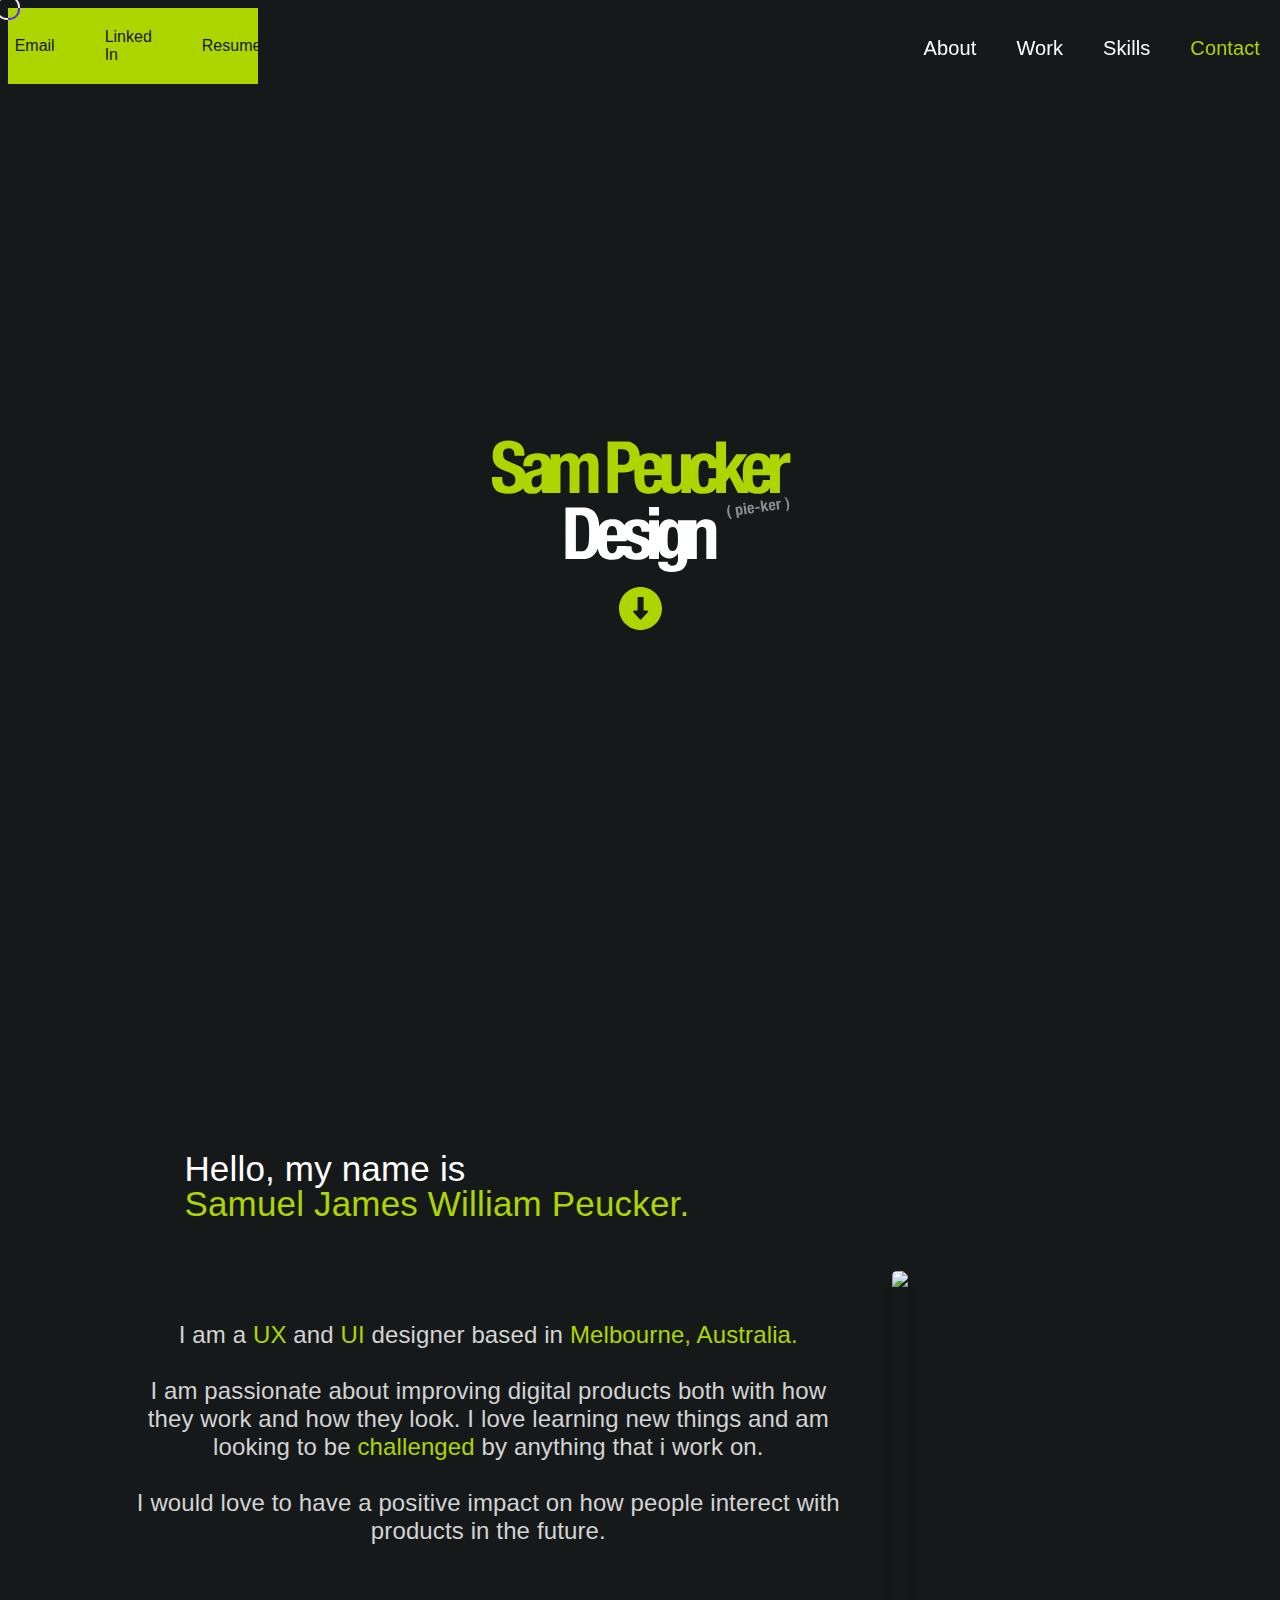
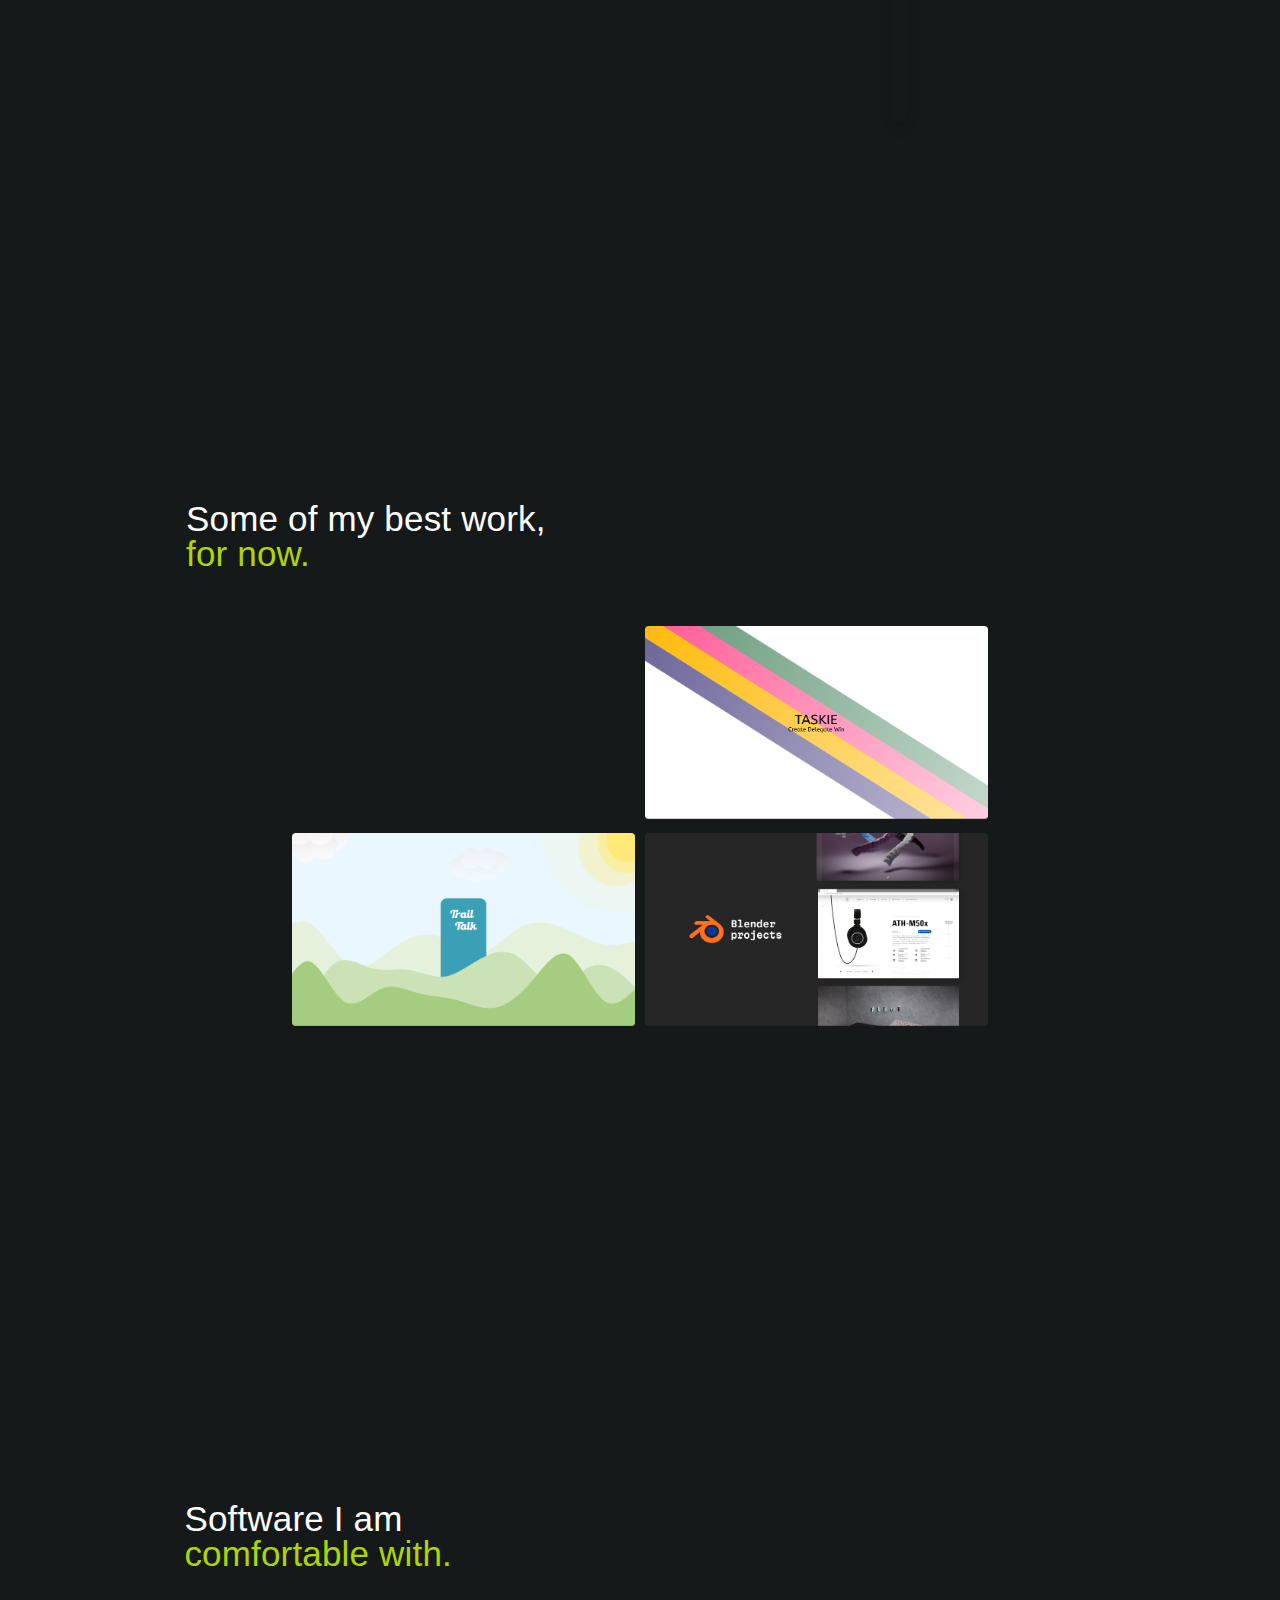
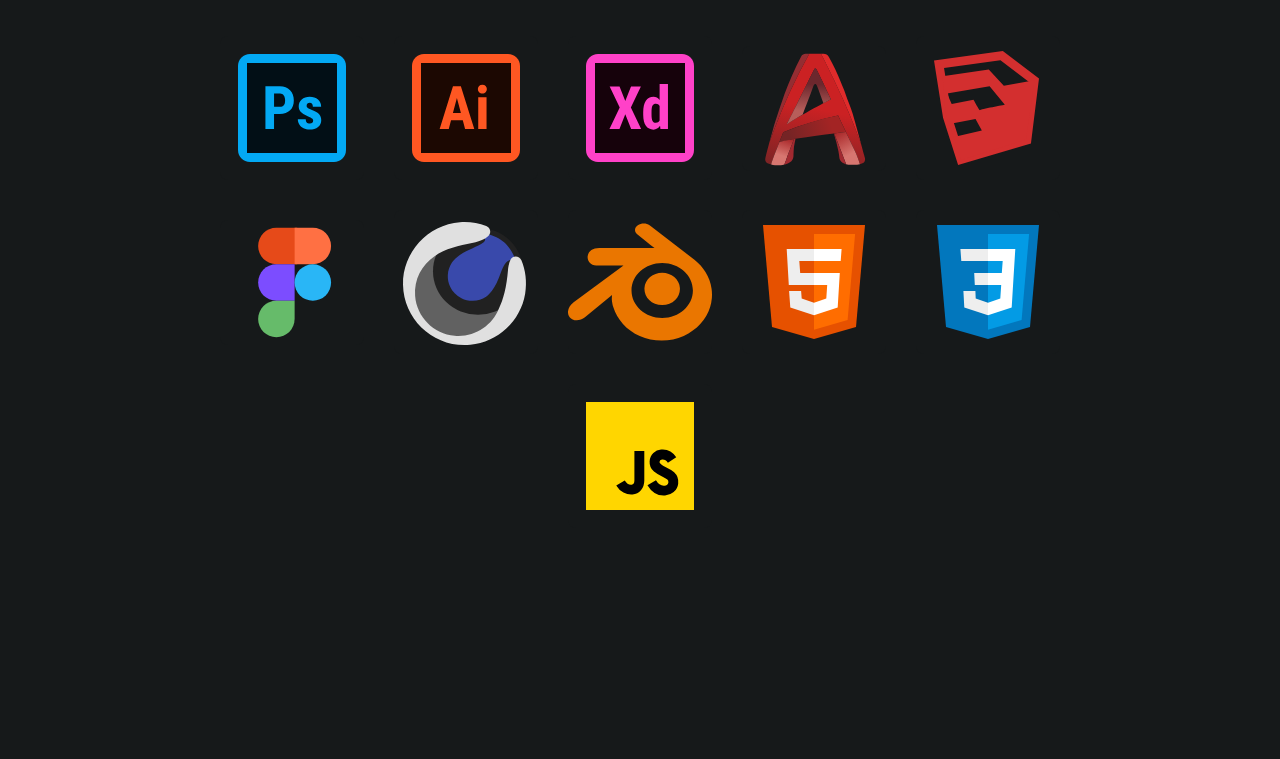
==== commit 9db0725c: "added hover animations" ====
--- a/index.html
+++ b/index.html
@@ -99,9 +99,9 @@
     <div class="containerAbout">
     
       <div class="content">
-        I am a UX and UI designer based in <span class="accent">Melbourne, Australia.</span><br><br>
+        I am a <span class="accent">UX</span> and <span class="accent">UI</span> designer based in <span class="accent">Melbourne, Australia.</span><br><br>
          I am passionate about improving digital products both with how they work and how they look.
-         I love learning new things and am looking to be challenged by anything that i work on.<br><br>
+         I love learning new things and am looking to be <span class="accent">challenged</span> by anything that i work on.<br><br>
          I would love to have a positive impact on how people interect with products in the future.<br><br>
         
       </div>
@@ -119,16 +119,16 @@
         <span class="accent">for now.</span>
       </div>
       <a href="/portfolio/casestudies/ctwm.html"  class="workCard" data-tilt>
-        <img src="/assets/ctwm.png" alt="">
+        <img src="./assets/ctwm.png" alt="">
       </a>
       <a href="#" class="workCard" data-tilt>
-        <img src="/assets/taskie.png">
+        <img src="./assets/taskie.png">
       </a>
       <a href="./casestudies/trailTalk.html" class="workCard" data-tilt>
-        <img src="/assets/trailTalk.png">
+        <img src="./assets/trailtalk.png">
       </a>
       <a href="./casestudies/3dwork.html" class="workCard" data-tilt>
-        <img src="/assets/blender.png">
+        <img src="./assets/blender.png">
       </a>
 
     </div>
--- a/css/index.css
+++ b/css/index.css
@@ -53,6 +53,10 @@
 margin: 50px;
 }
 
+.workCard img {
+    transition: 0.2s ease-in-out;
+    -webkit-transition: 0.2s ease-in-out;
+}
 
 .workCard {
     border-radius: 0.2rem;
@@ -63,8 +67,9 @@
     width: 34%;
 }
 
-.workCard:hover {
-    transform: scale(1.5);
+.workCard:hover img {
+    transform: scale(1.2);
+    -webkit-transform: scale(1.2);
 }
 
 .workCard img {
@@ -161,7 +166,7 @@
 
 .profile {
     height: 50vh;
-
+border-radius: 0.3rem;
     justify-self: center;
     align-self: flex-end;
     box-shadow: rgba(0, 0, 0, 0.1) 0px 10px 15px -3px, rgba(0, 0, 0, 0.05) 0px 4px 6px -2px;
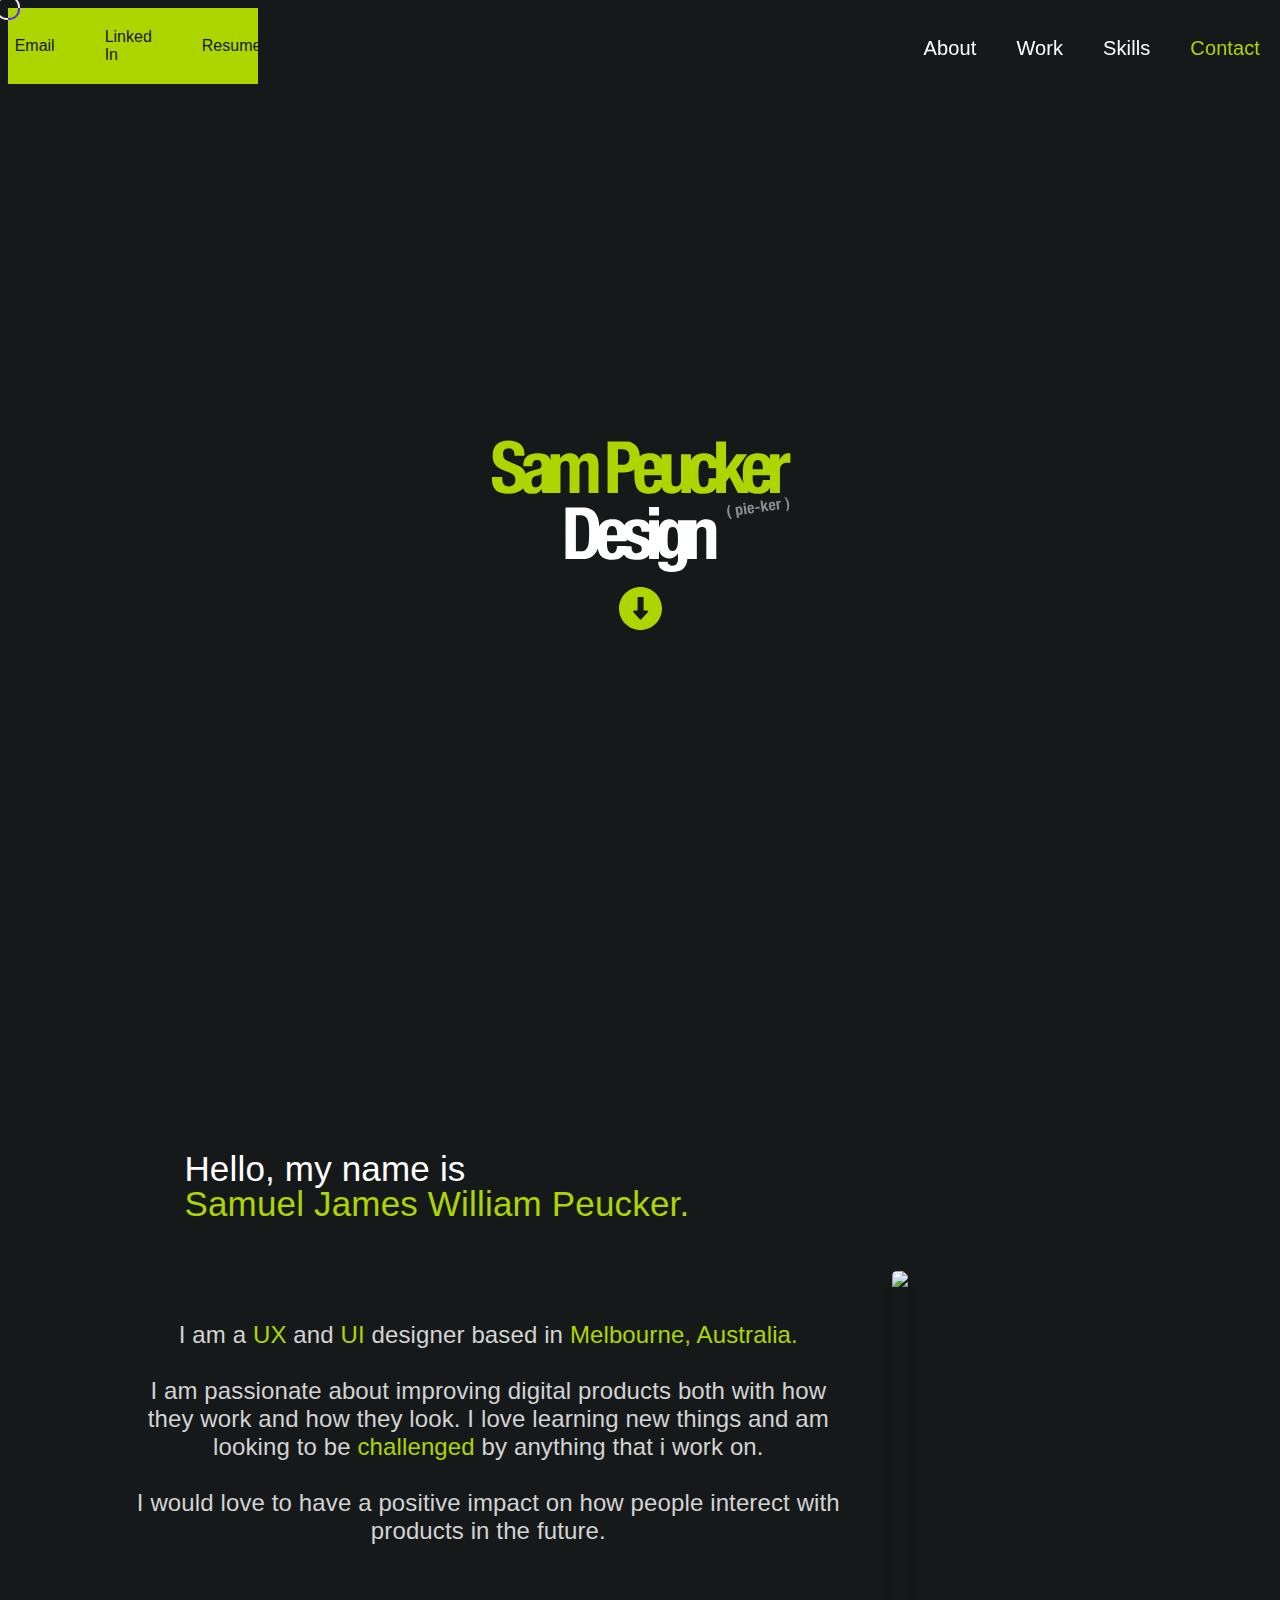
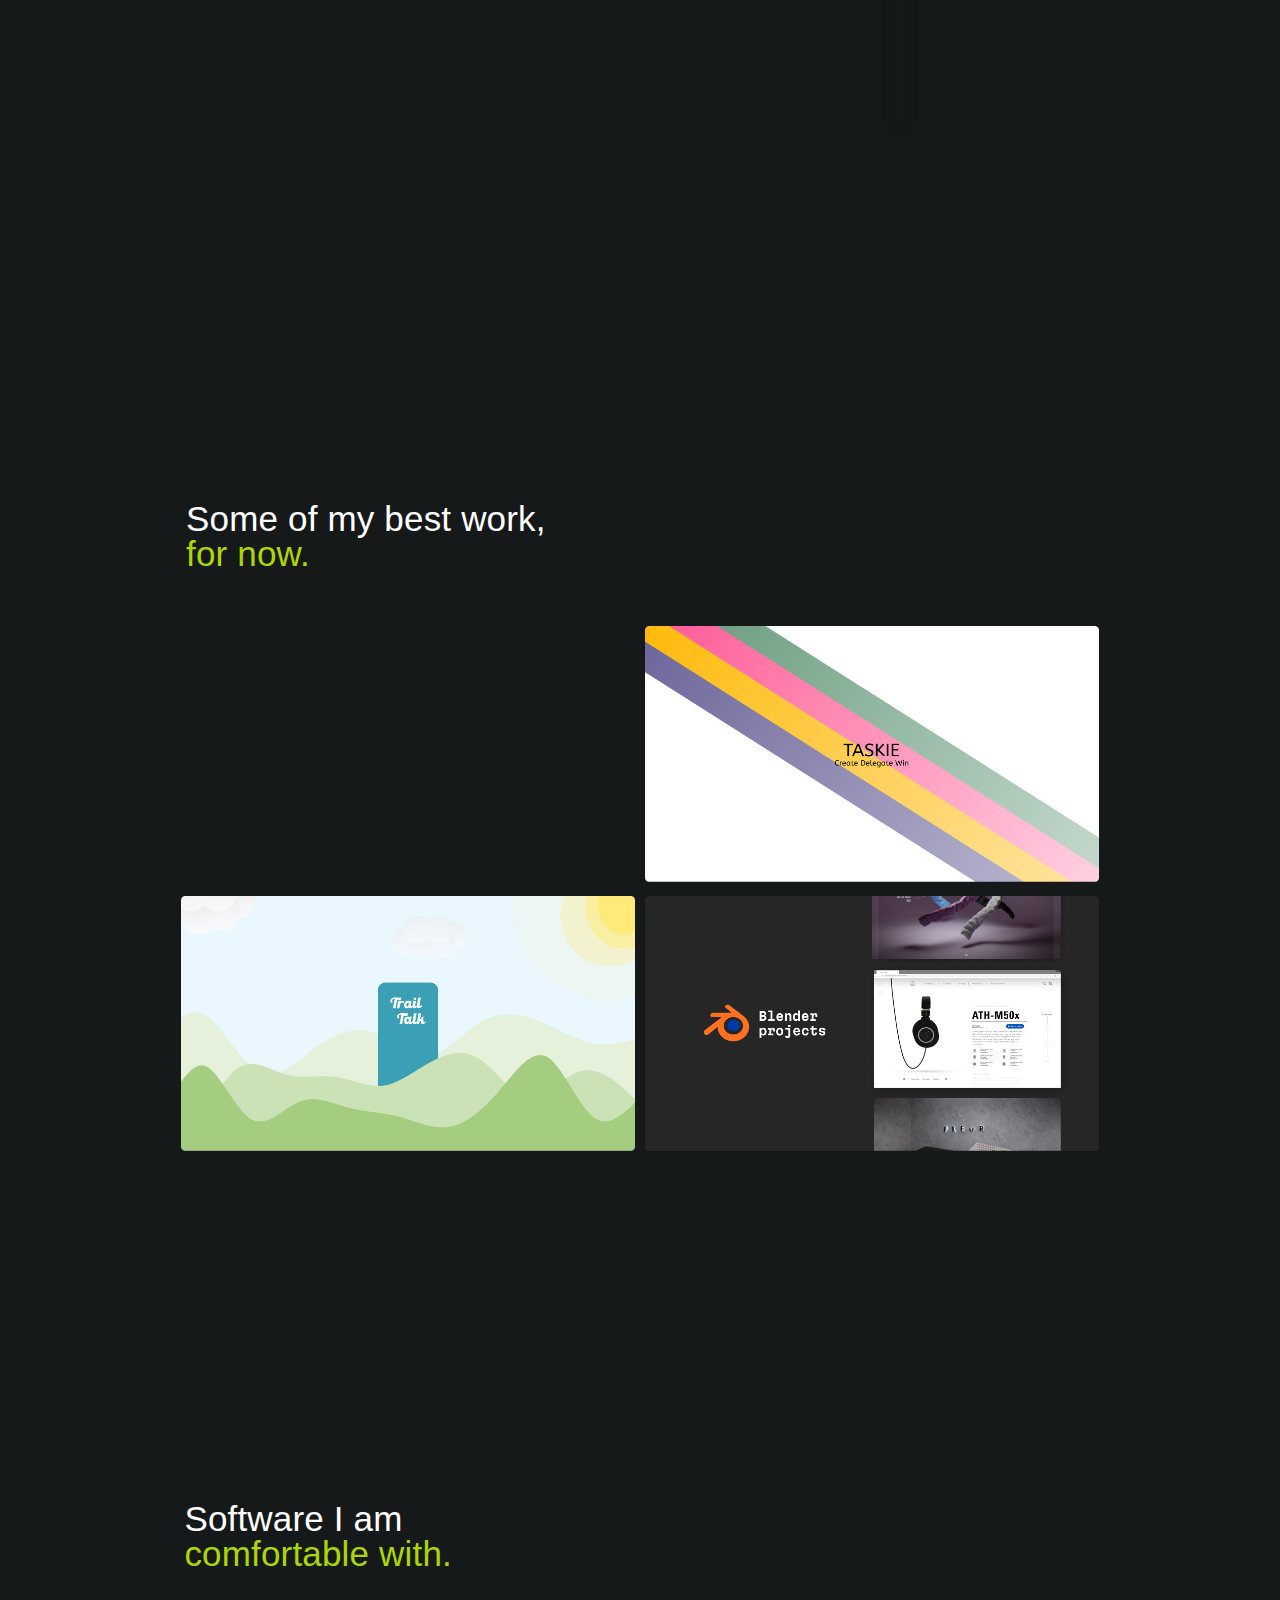
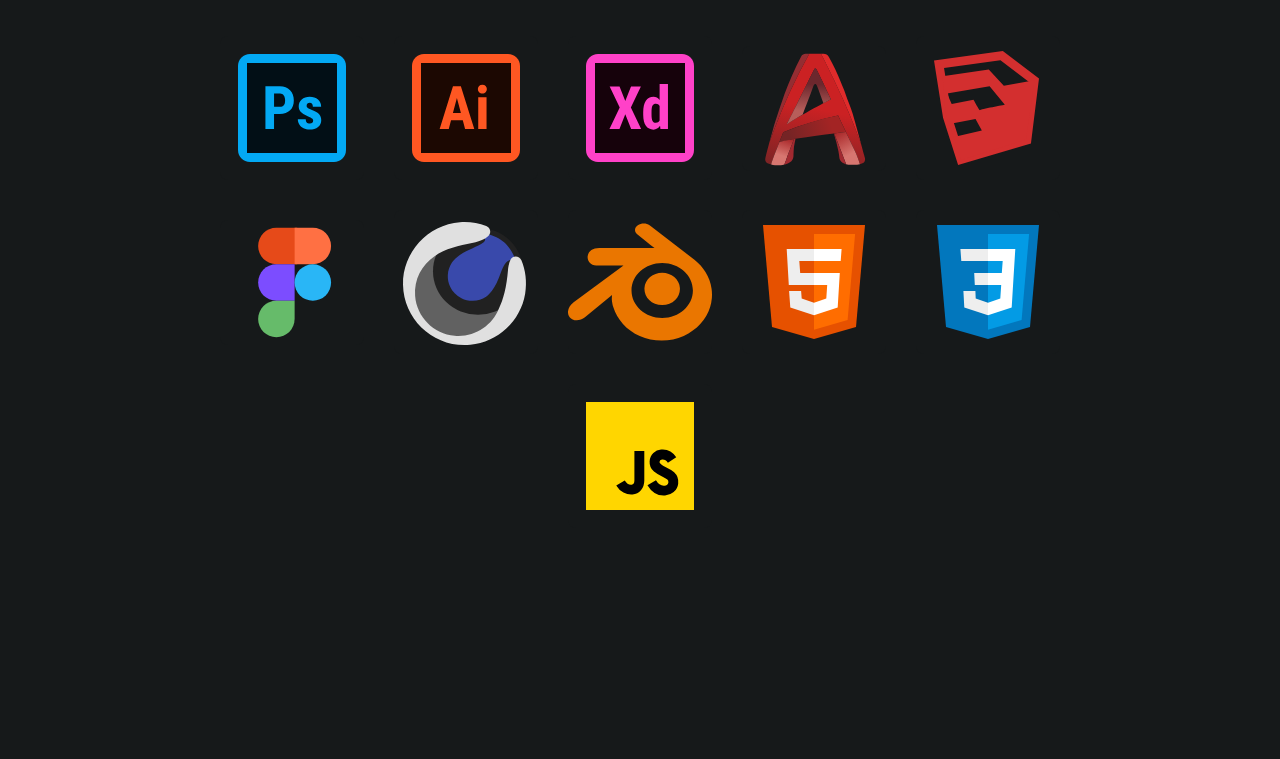
==== commit 491440bf: "train edit" ====
--- a/index.html
+++ b/index.html
@@ -88,7 +88,6 @@
       </svg>
     </a>
   </section>
-
   <section id="aboutBody">
     <div class="quote">
       <span>Hello, my name is</span>
@@ -109,8 +108,6 @@
     </div>
     </div>
   </section>
-
-
   <section id="workBody">
     <div class="containerWork">
       <div class="quote">
@@ -118,7 +115,7 @@
         <br>
         <span class="accent">for now.</span>
       </div>
-      <a href="/portfolio/casestudies/ctwm.html"  class="workCard" data-tilt>
+      <a href="/portfolio/casestudies/trip.html"  class="workCard" data-tilt>
         <img src="./assets/ctwm.png" alt="">
       </a>
       <a href="#" class="workCard" data-tilt>
--- a/css/index.css
+++ b/css/index.css
@@ -64,7 +64,7 @@
     margin: 5px;
     transform-style: preserve-3d;
     overflow: hidden;
-    width: 34%;
+    width: 45%;
 }
 
 .workCard:hover img {
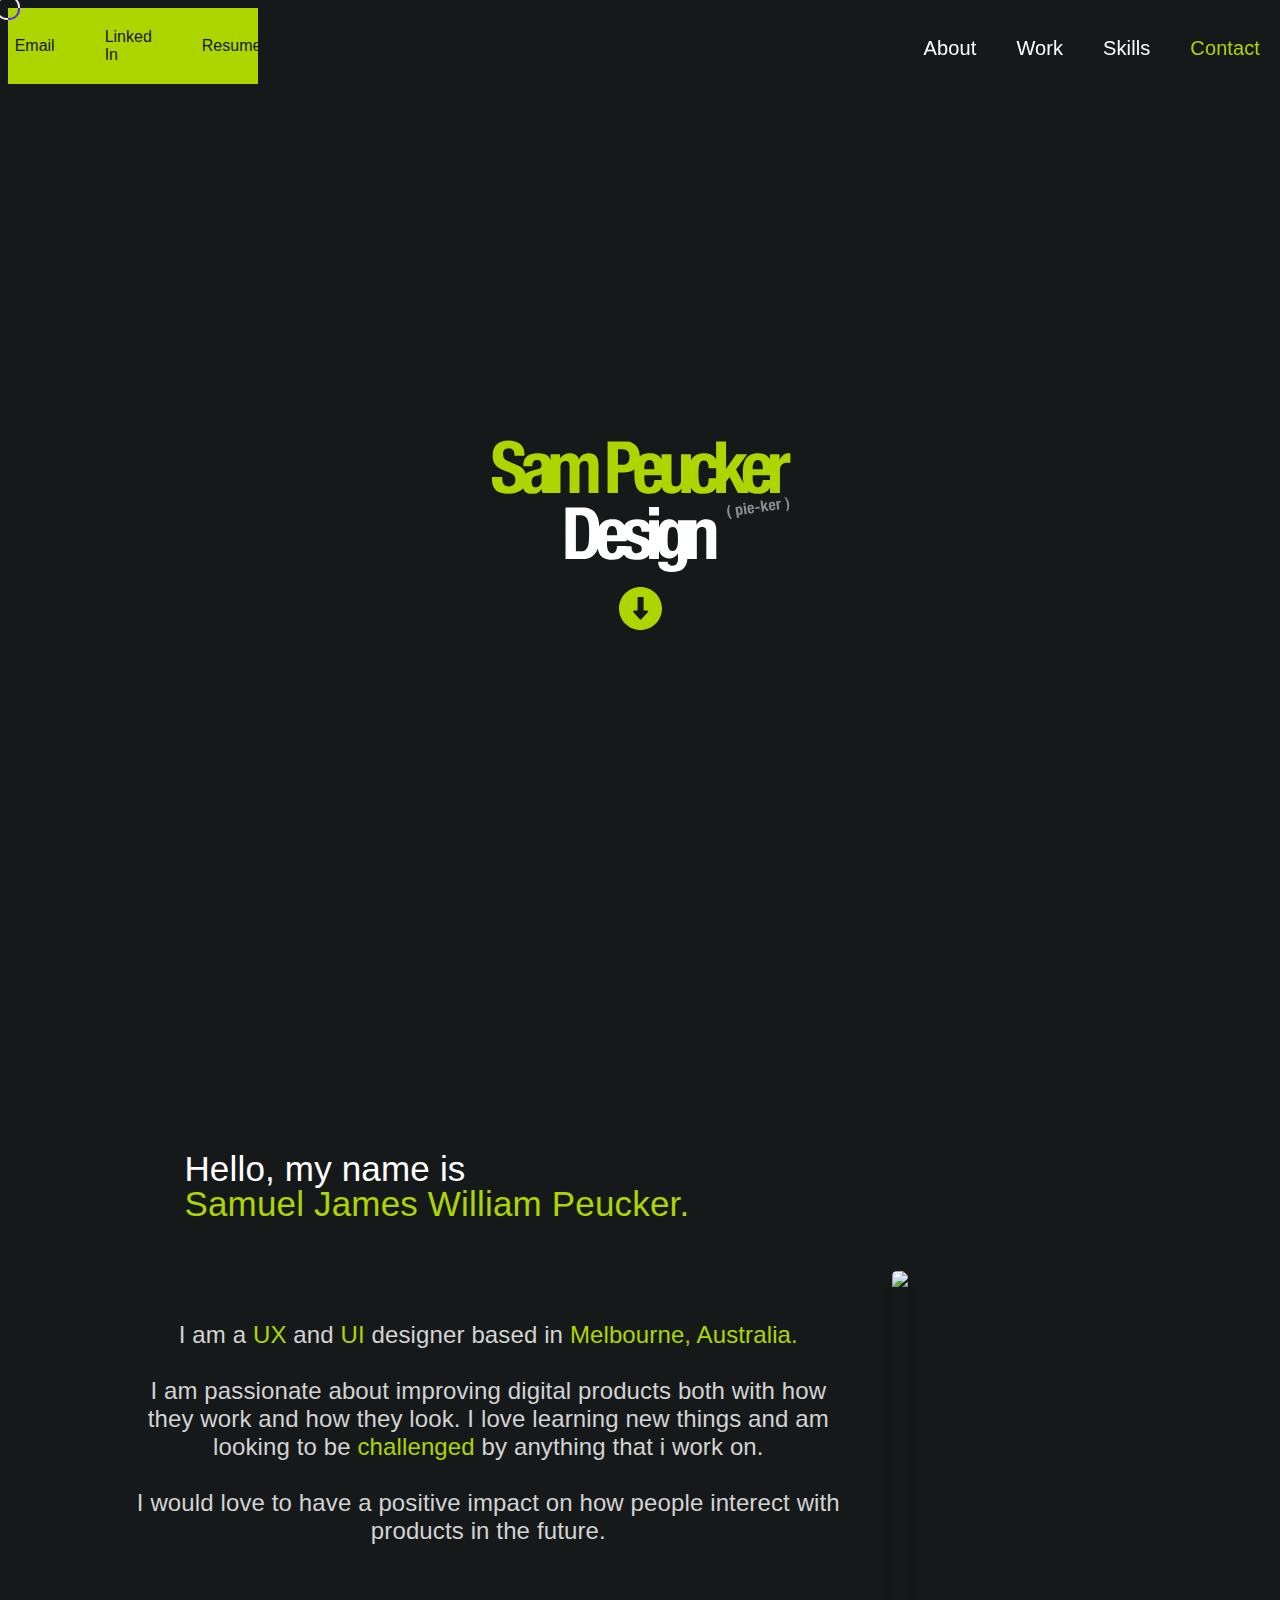
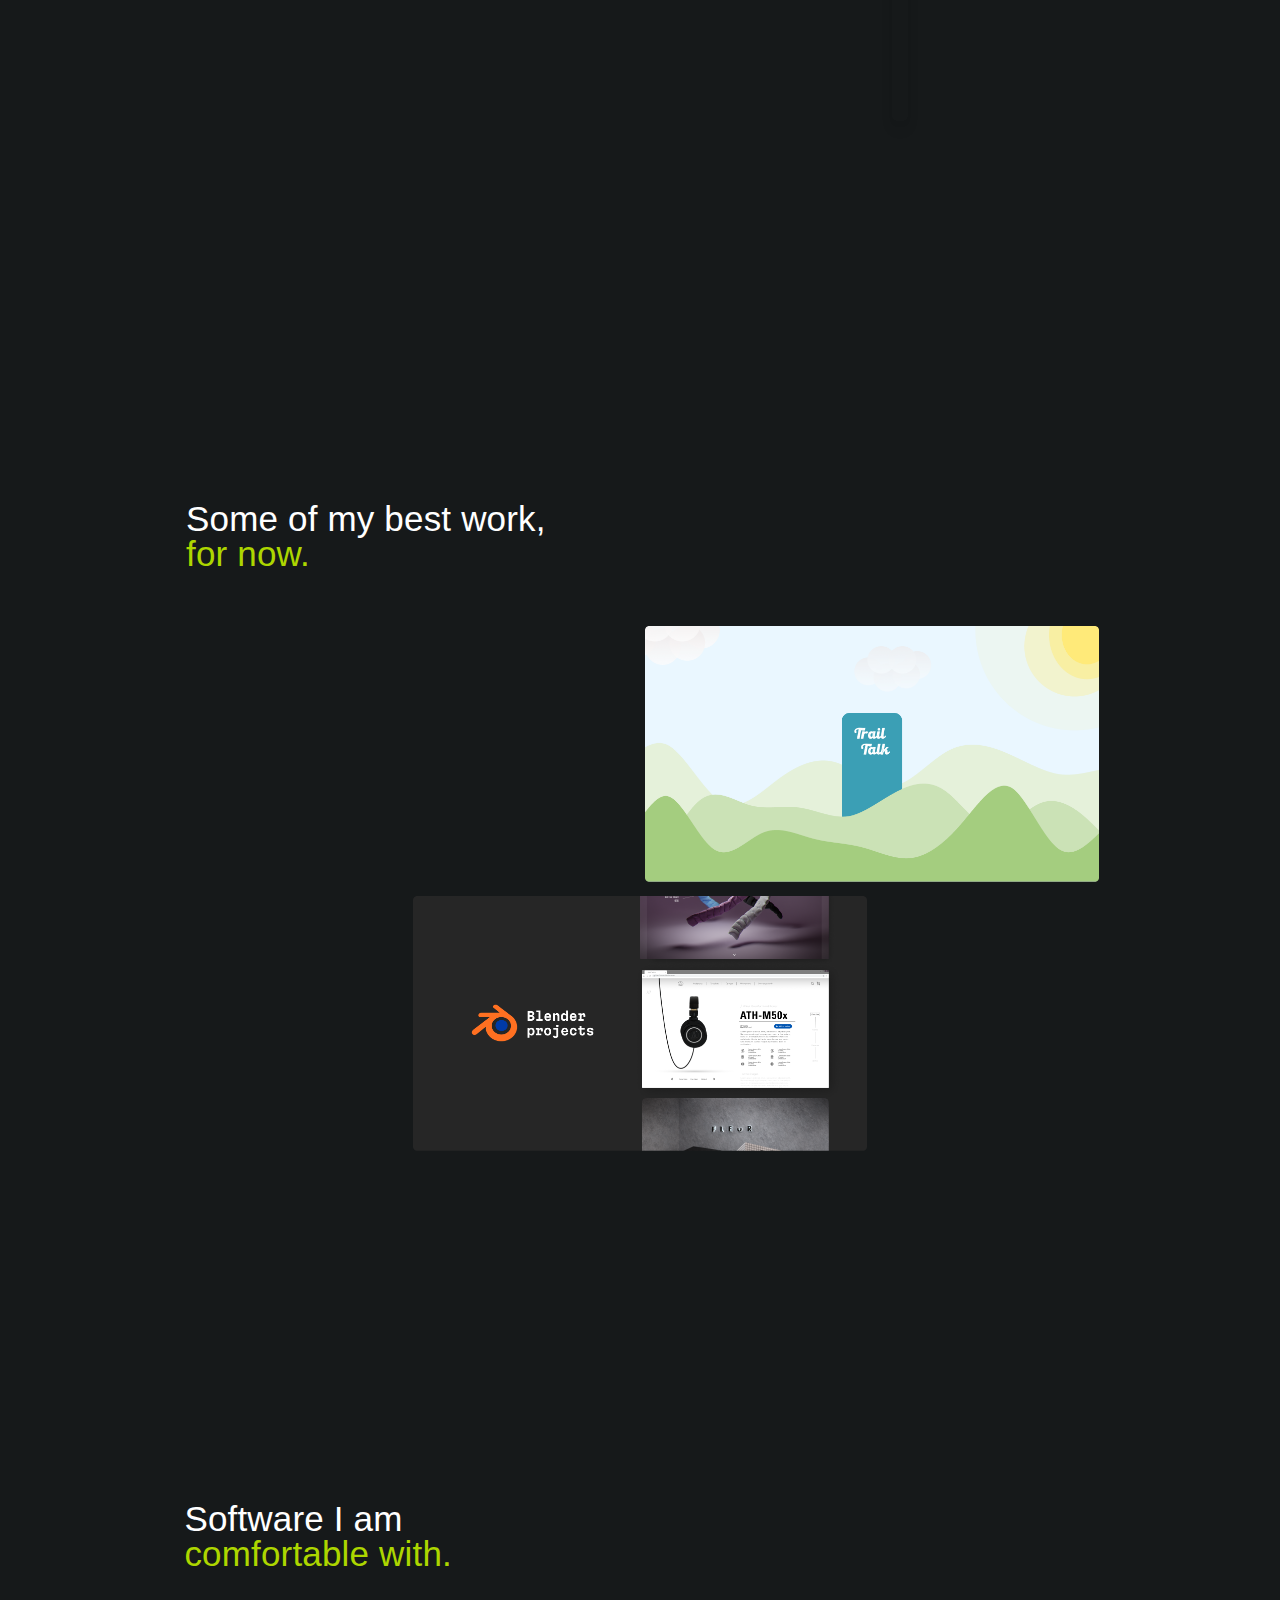
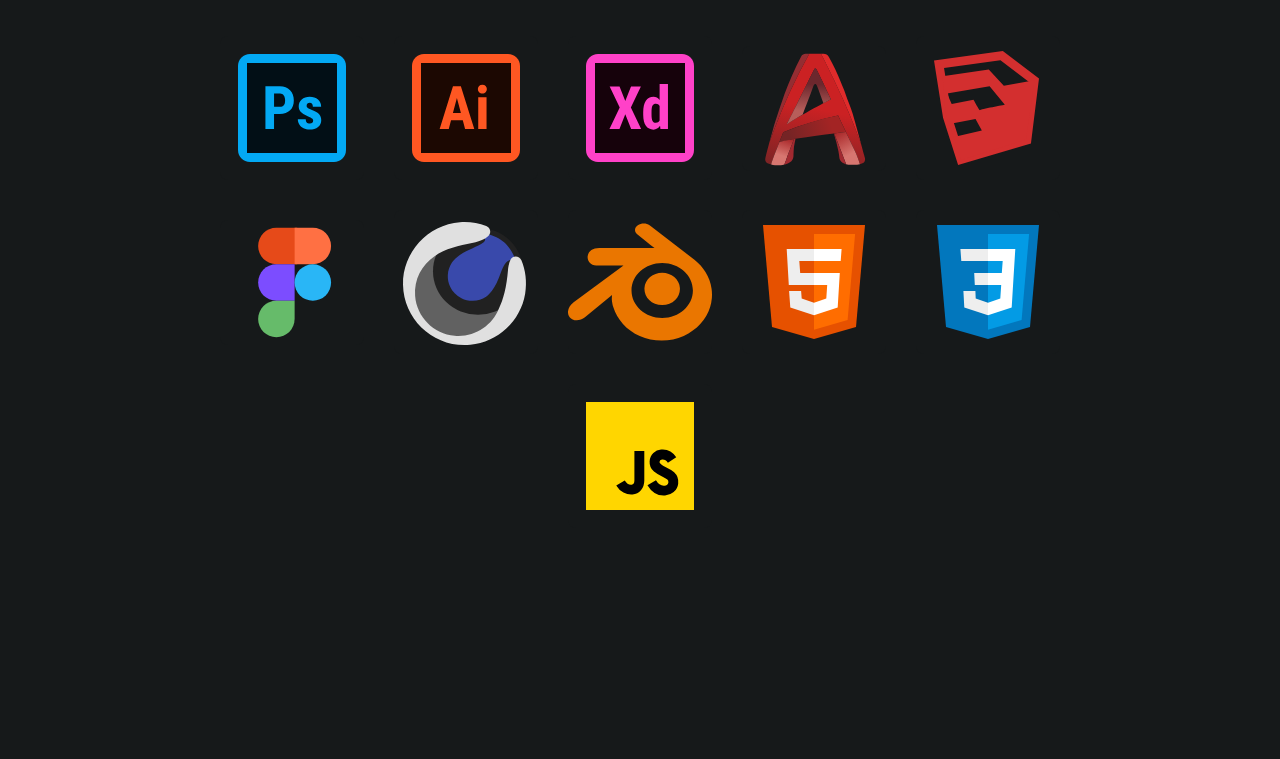
==== commit bf7017e2: "doneish" ====
--- a/index.html
+++ b/index.html
@@ -117,10 +117,6 @@
       </div>
       <a href="/portfolio/casestudies/trip.html"  class="workCard" data-tilt>
         <img src="./assets/ctwm.png" alt="">
-      </a>
-      <a href="#" class="workCard" data-tilt>
-        <img src="./assets/taskie.png">
-      </a>
       <a href="./casestudies/trailTalk.html" class="workCard" data-tilt>
         <img src="./assets/trailtalk.png">
       </a>
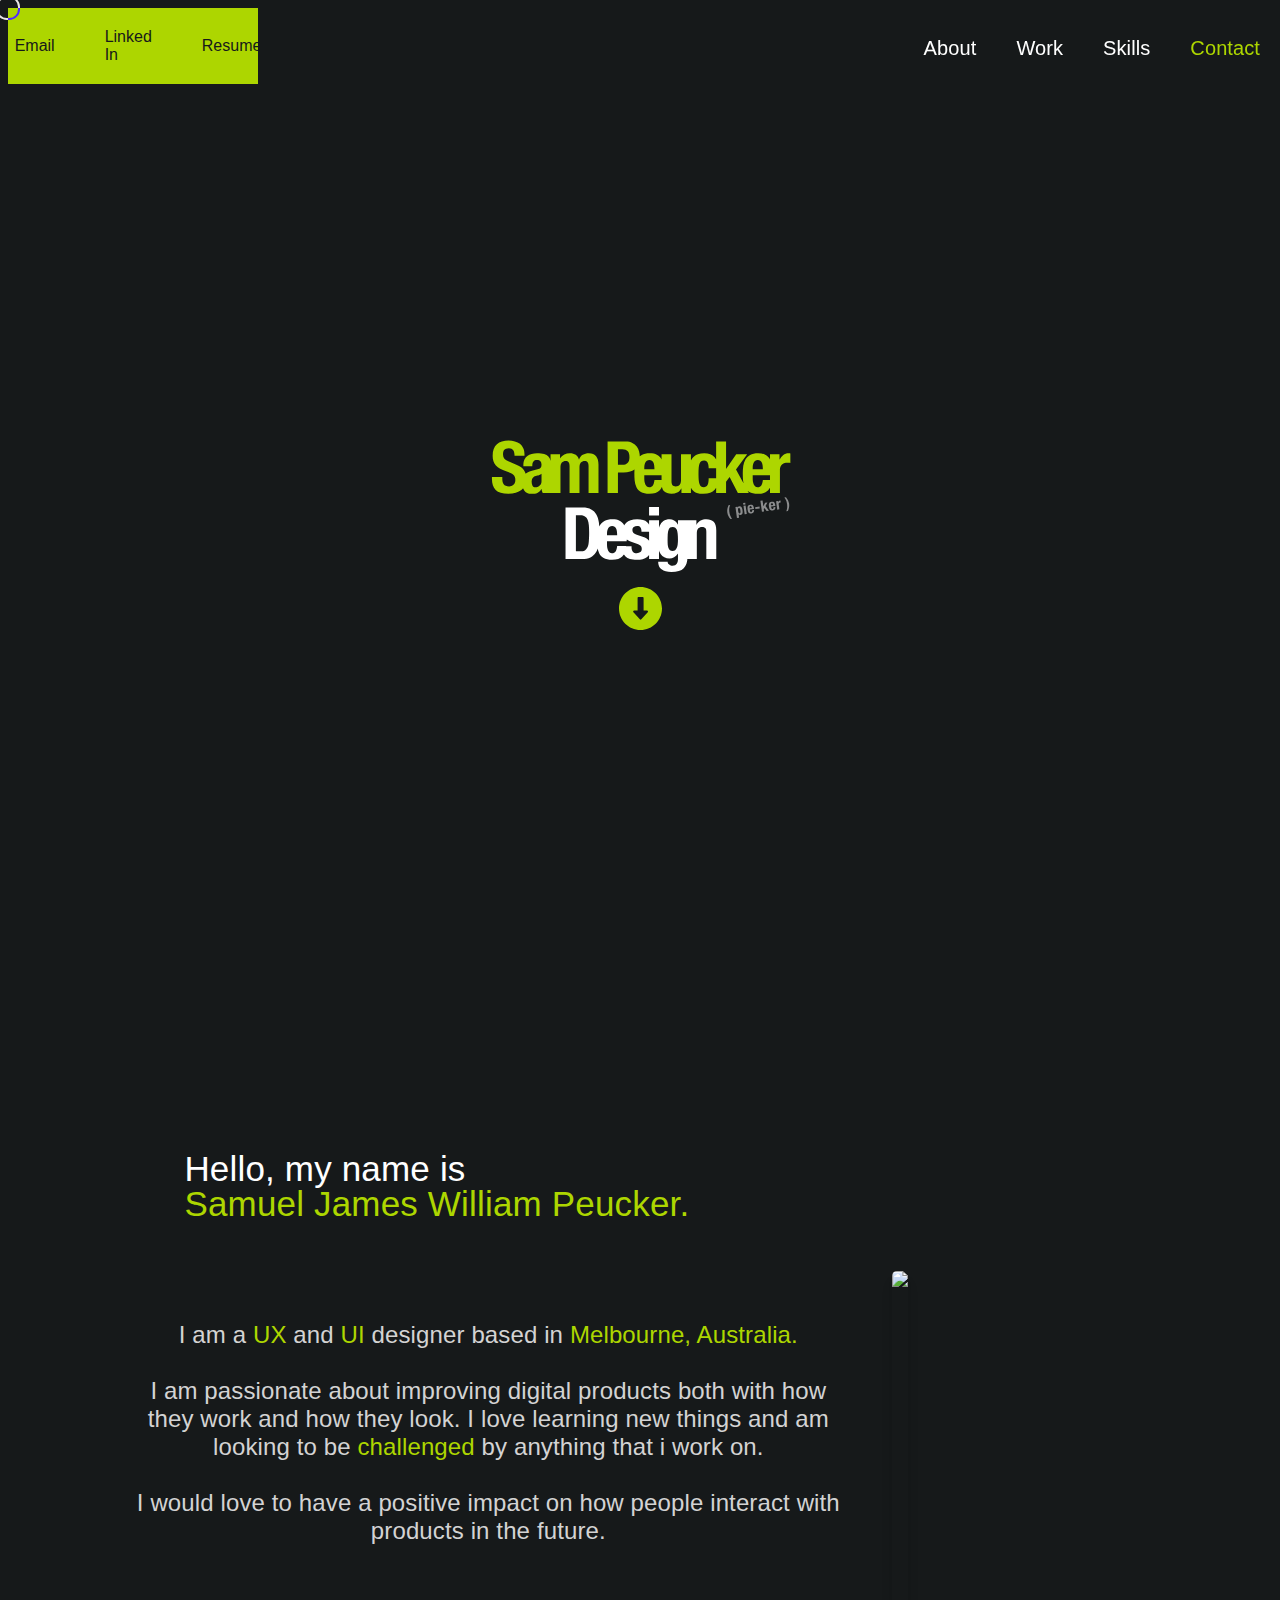
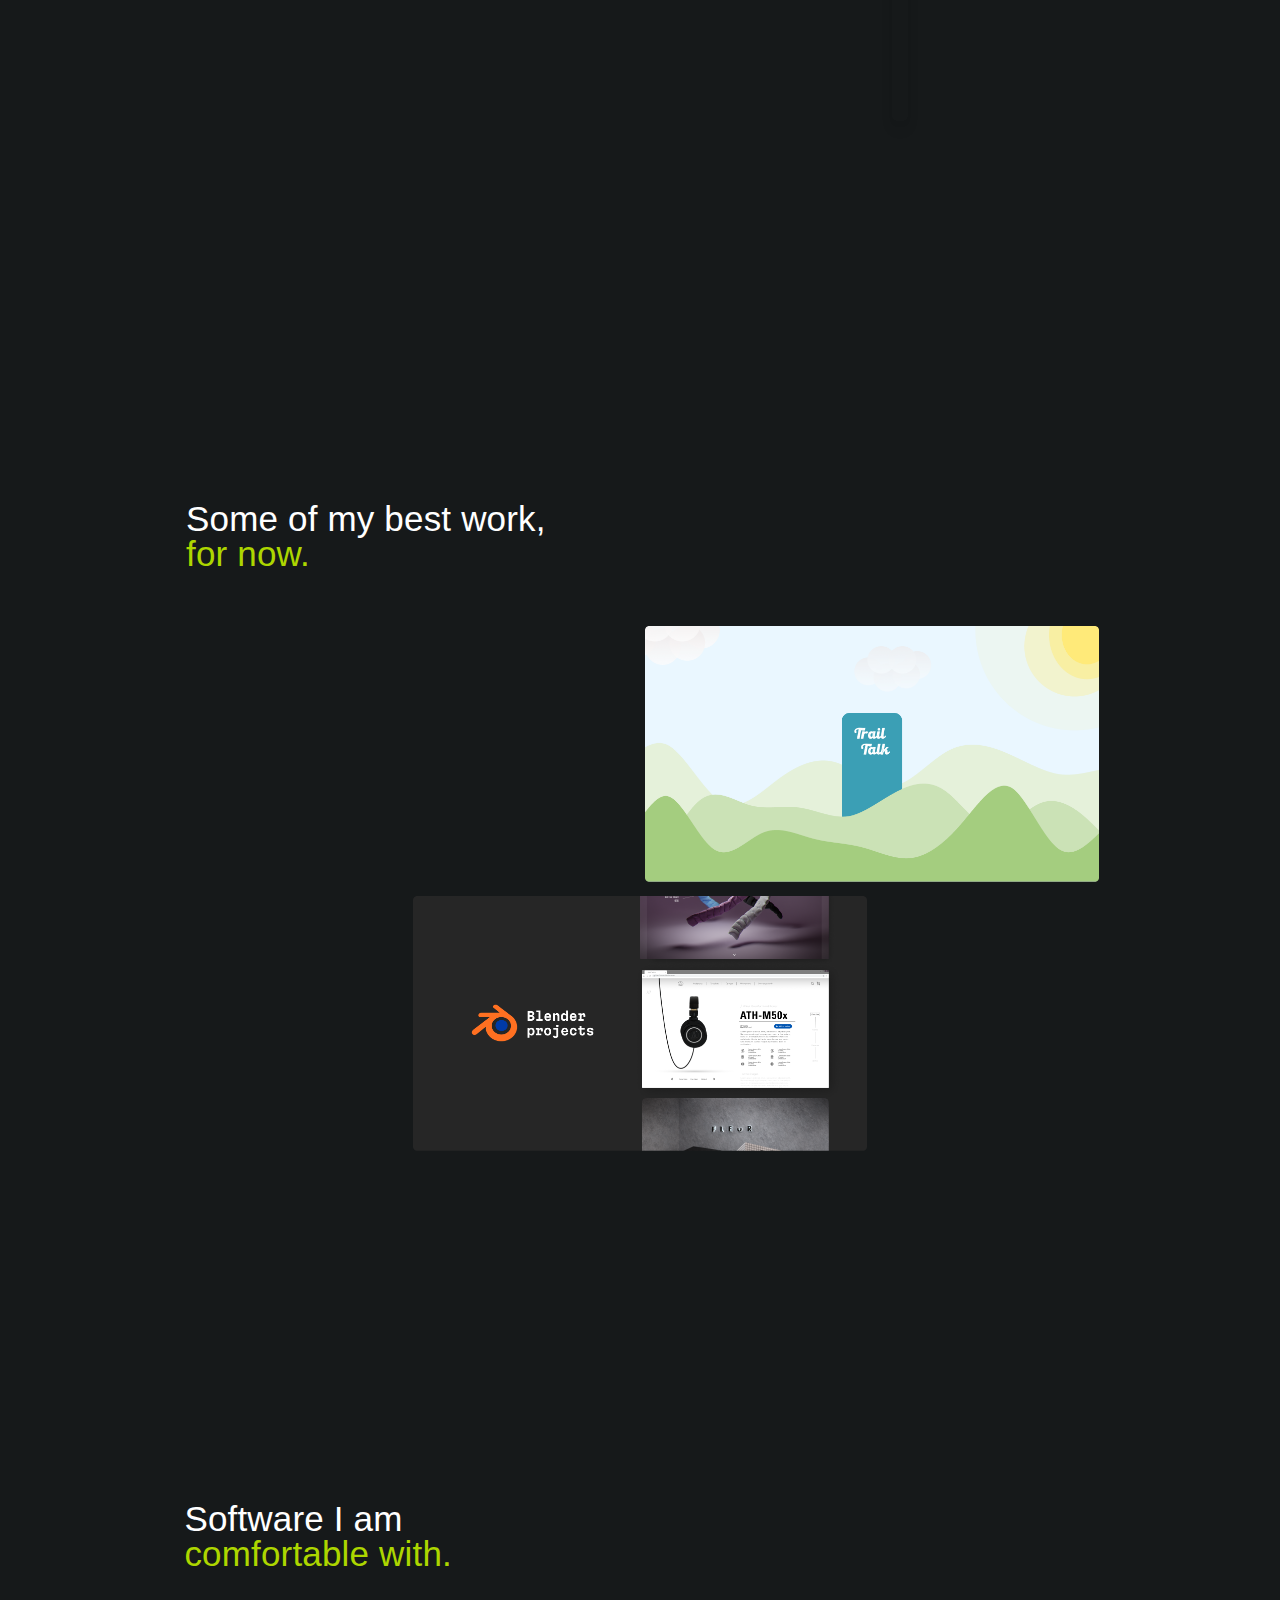
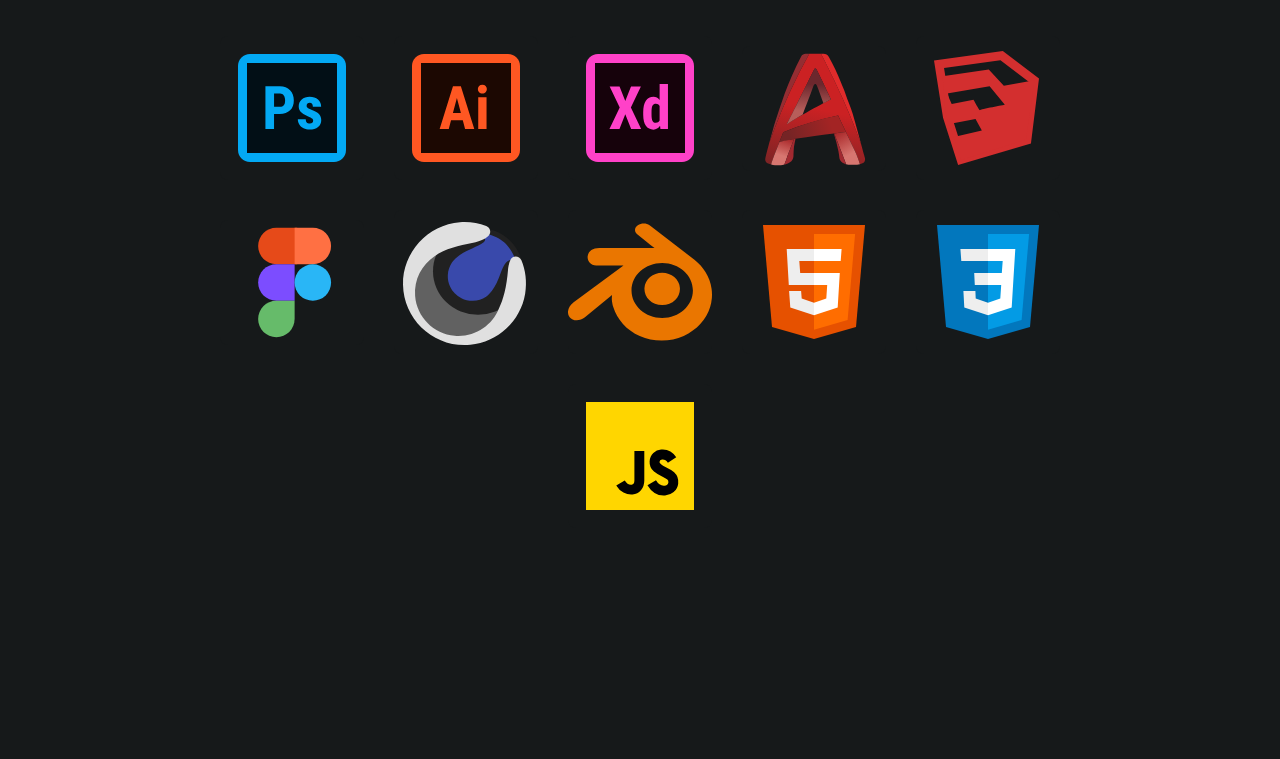
==== commit 6251b55d: "fixed" ====
--- a/index.html
+++ b/index.html
@@ -55,7 +55,7 @@
       Email</a>
     <a class="contactItem" href="https://www.linkedin.com/in/sam-peucker-2a1175230/" target="_blank">
       <i class="fa-brands fa-linkedin"></i>Linked In</a>
-    <a class="contactItem" href="../assets/resume2022.pdf" target="_blank">
+    <a class="contactItem" href="https://docs.google.com/document/d/1vYgBaViDXwalKIRTayvMpNOciuup_YXTpPdD6XhpJzg/edit?usp=sharing target="_blank">
       <i class="fa-solid fa-paperclip"></i>Resume</a>
   </div>
 
@@ -101,7 +101,7 @@
         I am a <span class="accent">UX</span> and <span class="accent">UI</span> designer based in <span class="accent">Melbourne, Australia.</span><br><br>
          I am passionate about improving digital products both with how they work and how they look.
          I love learning new things and am looking to be <span class="accent">challenged</span> by anything that i work on.<br><br>
-         I would love to have a positive impact on how people interect with products in the future.<br><br>
+         I would love to have a positive impact on how people interact with products in the future.<br><br>
         
       </div>
       <img src="./assets/profile.png" class="profile">
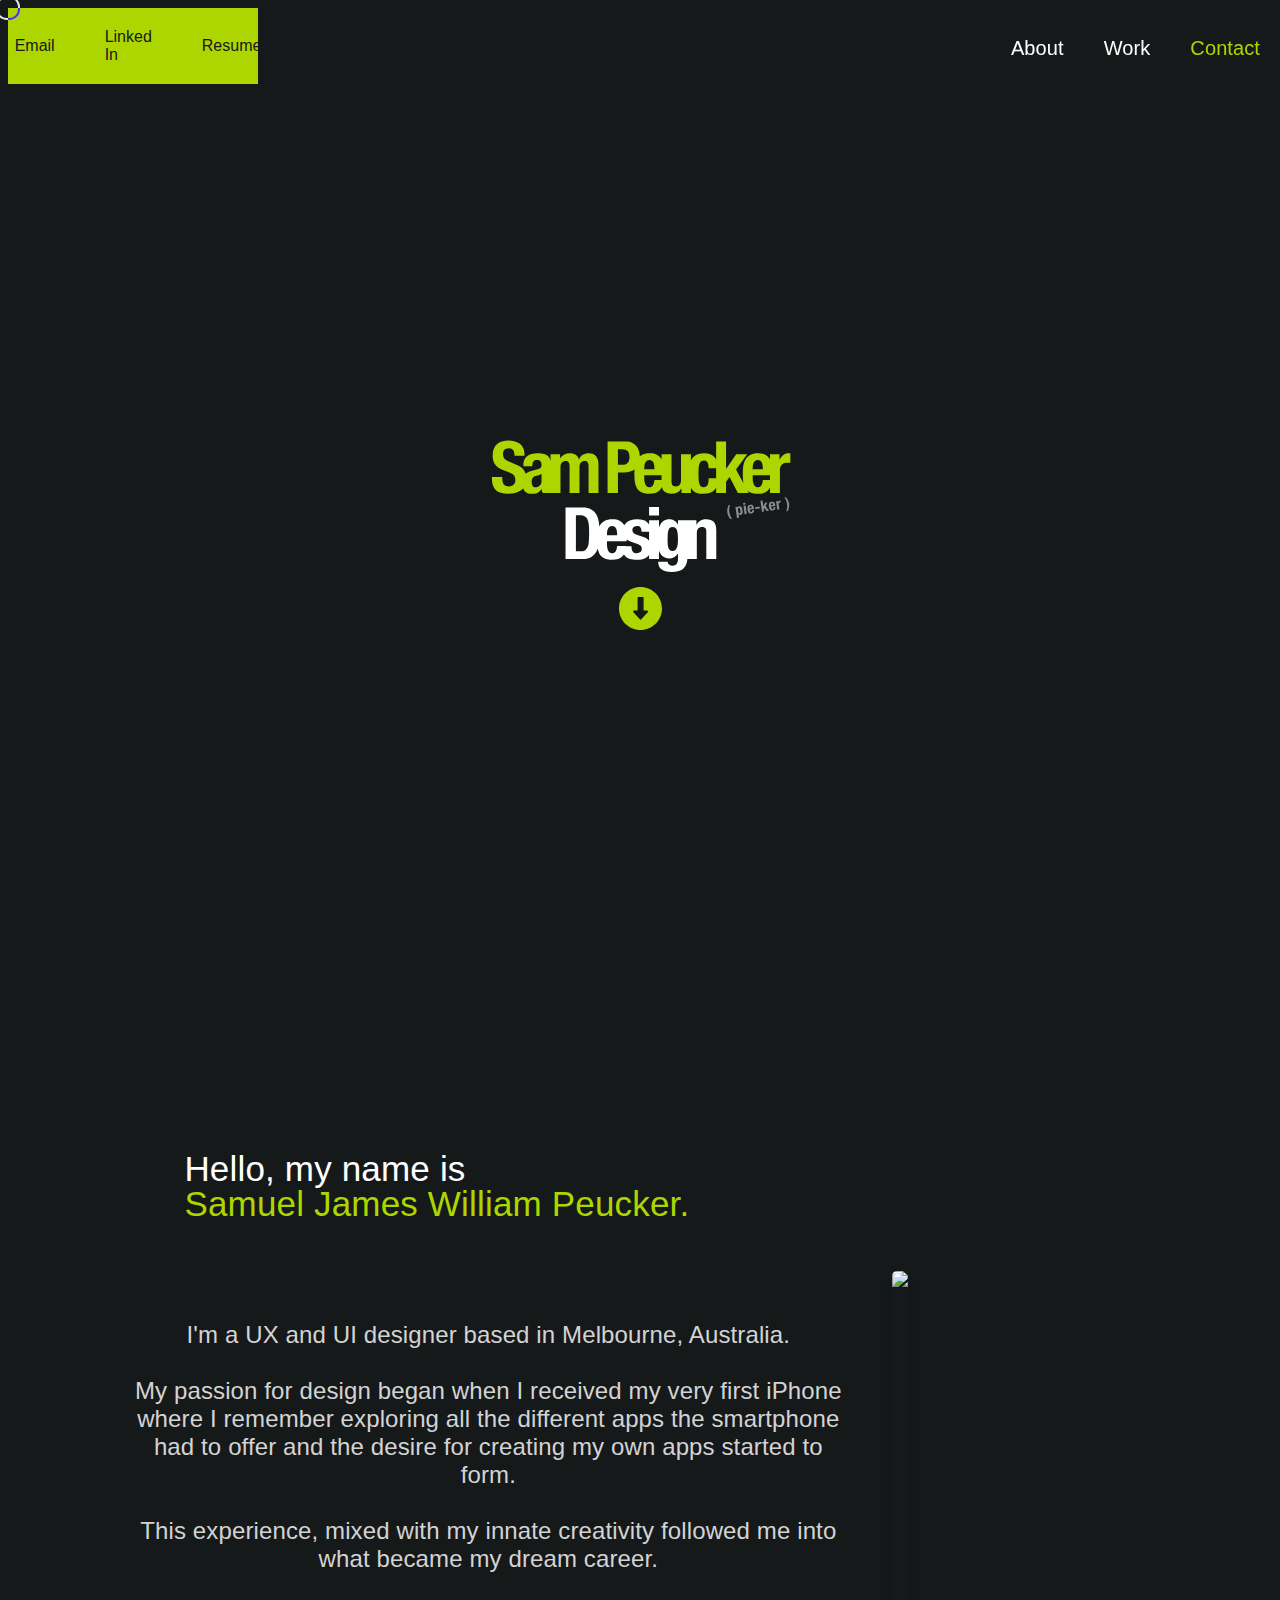
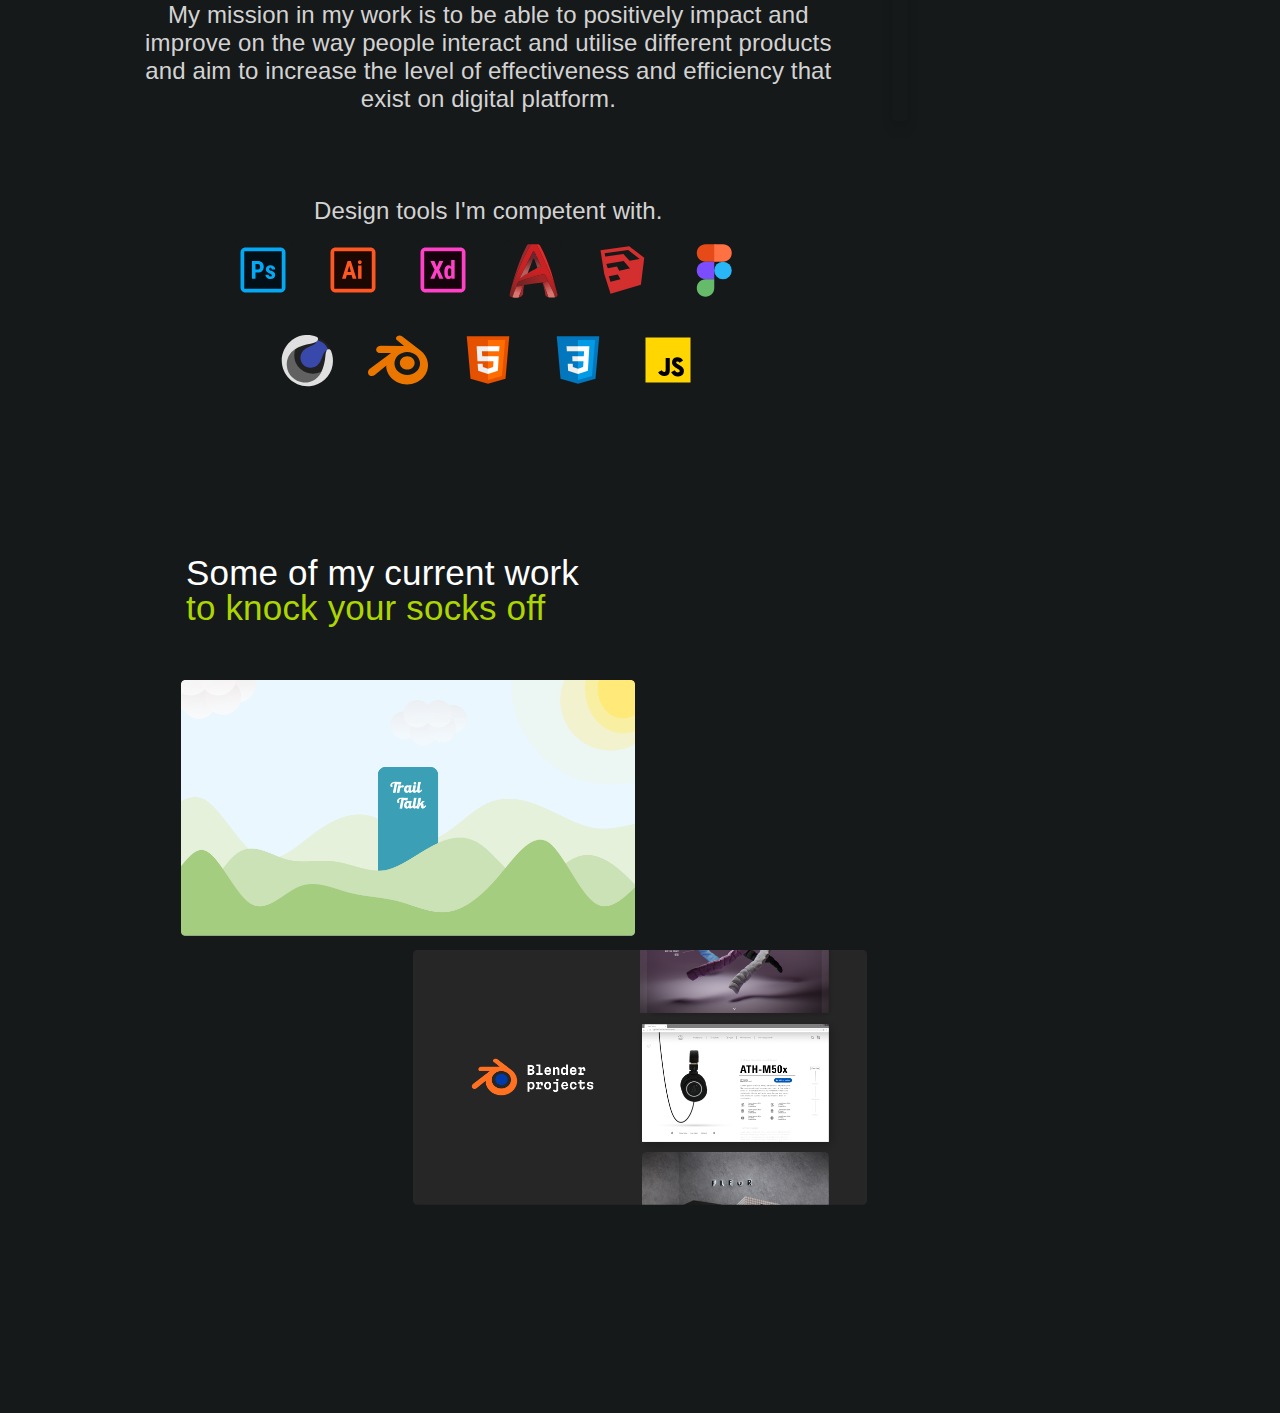
==== commit 7186871a: "reformatted in attempt to knock socks off recruiters" ====
--- a/index.html
+++ b/index.html
@@ -5,8 +5,10 @@
   <meta charset="UTF-8">
   <meta http-equiv="X-UA-Compatible" content="IE=edge">
   <meta name="viewport" content="width=device-width, initial-scale=1.0">
-  <title>Sam Peucker Design 😇</title>
-  <link href="https://cdn.jsdelivr.net/npm/bootstrap@5.1.3/dist/css/bootstrap.min.css" rel="stylesheet" integrity="sha384-1BmE4kWBq78iYhFldvKuhfTAU6auU8tT94WrHftjDbrCEXSU1oBoqyl2QvZ6jIW3" crossorigin="anonymous">
+  <title>Sam Peucker Design</title>
+  <link rel="icon" type="image/x-icon" href="./assets/favicon.png">
+  <link href="https://cdn.jsdelivr.net/npm/bootstrap@5.1.3/dist/css/bootstrap.min.css" rel="stylesheet"
+    integrity="sha384-1BmE4kWBq78iYhFldvKuhfTAU6auU8tT94WrHftjDbrCEXSU1oBoqyl2QvZ6jIW3" crossorigin="anonymous">
   <link rel="stylesheet" href="./css/base.css">
   <link rel="stylesheet" href="./css/index.css">
   <link rel="preconnect" href="https://fonts.googleapis.com">
@@ -16,34 +18,33 @@
   <script src="https://unpkg.com/scrollreveal"></script>
 
   <!-- Hotjar Tracking Code for https://sampeucker.github.io/portfolio/ -->
-<script>
-  (function(h,o,t,j,a,r){
-      h.hj=h.hj||function(){(h.hj.q=h.hj.q||[]).push(arguments)};
-      h._hjSettings={hjid:2807323,hjsv:6};
-      a=o.getElementsByTagName('head')[0];
-      r=o.createElement('script');r.async=1;
-      r.src=t+h._hjSettings.hjid+j+h._hjSettings.hjsv;
+  <script>
+    (function (h, o, t, j, a, r) {
+      h.hj = h.hj || function () { (h.hj.q = h.hj.q || []).push(arguments) };
+      h._hjSettings = { hjid: 2807323, hjsv: 6 };
+      a = o.getElementsByTagName('head')[0];
+      r = o.createElement('script'); r.async = 1;
+      r.src = t + h._hjSettings.hjid + j + h._hjSettings.hjsv;
       a.appendChild(r);
-  })(window,document,'https://static.hotjar.com/c/hotjar-','.js?sv=');
-</script>
+    })(window, document, 'https://static.hotjar.com/c/hotjar-', '.js?sv=');
+  </script>
 
   <!-- Global site tag (gtag.js) - Google Analytics -->
-<script async src="https://www.googletagmanager.com/gtag/js?id=G-L3JFZVRJGE"></script>
-<script>
-  window.dataLayer = window.dataLayer || [];
-  function gtag(){dataLayer.push(arguments);}
-  gtag('js', new Date());
-
-  gtag('config', 'G-L3JFZVRJGE');
-</script>
+  <script async src="https://www.googletagmanager.com/gtag/js?id=G-L3JFZVRJGE"></script>
+  <script>
+    window.dataLayer = window.dataLayer || [];
+    function gtag() { dataLayer.push(arguments); }
+    gtag('js', new Date());
+
+    gtag('config', 'G-L3JFZVRJGE');
+  </script>
 </head>
 
 <body>
   <nav>
     <div id="navBody">
-      <a href="#aboutBody" class="navItem about">About</a> 
+      <a href="#aboutBody" class="navItem about">About</a>
       <a href="#workBody" class="navItem work">Work</a>
-      <a href="#skillsBody" class="navItem skills">Skills</a>
       <a href="#contactPop" data-bs-toggle="offcanvas" role="button" class="navItem accent contact">Contact</a>
     </div>
   </nav>
@@ -55,7 +56,9 @@
       Email</a>
     <a class="contactItem" href="https://www.linkedin.com/in/sam-peucker-2a1175230/" target="_blank">
       <i class="fa-brands fa-linkedin"></i>Linked In</a>
-    <a class="contactItem" href="https://docs.google.com/document/d/1vYgBaViDXwalKIRTayvMpNOciuup_YXTpPdD6XhpJzg/edit?usp=sharing target="_blank">
+    <a class="contactItem"
+      href="https://docs.google.com/viewer?url=https://docs.google.com/document/d/1vYgBaViDXwalKIRTayvMpNOciuup_YXTpPdD6XhpJzg/export?format=pdf"
+      target="_blank">
       <i class="fa-solid fa-paperclip"></i>Resume</a>
   </div>
 
@@ -96,254 +99,267 @@
 
     </div>
     <div class="containerAbout">
-    
+
       <div class="content">
-        I am a <span class="accent">UX</span> and <span class="accent">UI</span> designer based in <span class="accent">Melbourne, Australia.</span><br><br>
-         I am passionate about improving digital products both with how they work and how they look.
-         I love learning new things and am looking to be <span class="accent">challenged</span> by anything that i work on.<br><br>
-         I would love to have a positive impact on how people interact with products in the future.<br><br>
+        I'm a UX and UI designer based in Melbourne, Australia.
+        <br><br>
+        My passion for design began when I received my very first iPhone where I remember exploring all the different
+        apps the smartphone had to offer and the desire for creating my own apps started to form.
+        <br><br>
+        This experience, mixed with my innate creativity followed me into what became my dream career.
+        <br><br>
+        My mission in my work is to be able to positively impact and improve on the way people interact and utilise
+        different products and aim to increase the level of effectiveness and efficiency that exist on digital platform.
+        <br><br><br><br>
+        Design tools I'm competent with.
         
+
+
+        <div class="containerSkills">
+       
+          <div class="skillCard photoshop" data-tilt>
+    
+            <svg xmlns="http://www.w3.org/2000/svg" x="0px" y="0px" width="144" height="144" viewBox="0 0 48 48"
+              style=" fill:#000000;">
+              <path fill="#03a9f4"
+                d="M6,10c0-2.209,1.791-4,4-4h28c2.209,0,4,1.791,4,4v28c0,2.209-1.791,4-4,4H10c-2.209,0-4-1.791-4-4	V10z">
+              </path>
+              <path fill="#020f16"
+                d="M20.016,19.174h-2.002v4.434h1.973c0.547,0,0.97-0.179,1.27-0.537s0.449-0.879,0.449-1.563	c0-0.71-0.153-1.274-0.459-1.694S20.53,19.181,20.016,19.174z">
+              </path>
+              <path fill="#020f16"
+                d="M9,9v30h30V9H9z M23.365,24.789C22.539,25.597,21.393,26,19.928,26h-1.914v5h-2.871V16.781h4.844	c1.406,0,2.528,0.437,3.364,1.309s1.255,2.005,1.255,3.398S24.192,23.981,23.365,24.789z M32.682,30.336	c-0.709,0.573-1.641,0.859-2.793,0.859c-0.775,0-1.459-0.151-2.051-0.454s-1.057-0.725-1.392-1.265s-0.503-1.123-0.503-1.748h2.627	c0.014,0.481,0.125,0.843,0.337,1.084s0.558,0.361,1.04,0.361c0.742,0,1.113-0.335,1.113-1.006c0-0.234-0.112-0.451-0.337-0.649	S30,27.052,29.225,26.713c-1.139-0.462-1.922-0.94-2.349-1.436s-0.64-1.11-0.64-1.846c0-0.925,0.334-1.688,1.001-2.29	s1.552-0.903,2.651-0.903c1.158,0,2.086,0.3,2.783,0.898c0.697,0.598,1.045,1.403,1.045,2.412h-2.764	c0-0.859-0.357-1.289-1.074-1.289c-0.293,0-0.533,0.091-0.723,0.273s-0.283,0.437-0.283,0.762c0,0.234,0.104,0.441,0.313,0.62	s0.699,0.435,1.475,0.767c1.127,0.417,1.922,0.881,2.388,1.392s0.698,1.174,0.698,1.987C33.746,29.005,33.391,29.763,32.682,30.336z">
+              </path>
+              <div class="skillName">Photoshop</div>
+            </svg>
+    
+          </div>
+          <div class="skillCard illustrator" data-tilt>
+            <svg xmlns="http://www.w3.org/2000/svg" x="0px" y="0px" width="144" height="144" viewBox="0 0 48 48"
+              style=" fill:#000000;">
+              <path fill="#ff5722"
+                d="M6,10c0-2.209,1.791-4,4-4h28c2.209,0,4,1.791,4,4v28c0,2.209-1.791,4-4,4H10c-2.209,0-4-1.791-4-4 V10z">
+              </path>
+              <path fill="#1c0802"
+                d="M9,9v30h30V9H9z M23.691,31l-0.762-2.91h-3.916L18.252,31h-3.037l4.443-14.219h2.627L26.758,31 H23.691z M30.85,31h-2.773V20.434h2.773V31z M30.552,18.754c-0.271,0.28-0.636,0.42-1.099,0.42s-0.828-0.14-1.099-0.42 s-0.405-0.632-0.405-1.055c0-0.43,0.137-0.781,0.41-1.055s0.639-0.41,1.094-0.41s0.82,0.137,1.094,0.41s0.41,0.625,0.41,1.055 C30.957,18.122,30.822,18.474,30.552,18.754z M19.639,25.697h2.656l-1.328-5.068L19.639,25.697z">
+              </path>
+              <div class="skillName">Illustrator</div>
+    
+            </svg>
+          </div>
+          <div class="skillCard xd" data-tilt>
+            <svg xmlns="http://www.w3.org/2000/svg" x="0px" y="0px" width="144" height="144" viewBox="0 0 48 48"
+              style=" fill:#000000;">
+              <path fill="#ff41c8"
+                d="M6,10c0-2.209,1.791-4,4-4h28c2.209,0,4,1.791,4,4v28c0,2.209-1.791,4-4,4H10c-2.209,0-4-1.791-4-4	V10z">
+              </path>
+              <path fill="#16020b"
+                d="M9,9v30h30V9H9z M19.093,21.695l1.914-4.883h3.291l-3.34,7.051l3.418,7.168h-3.33l-1.953-4.971	l-1.943,4.971h-3.33l3.418-7.168l-3.35-7.051h3.291L19.093,21.695z M25.069,25.426c0-1.732,0.293-3.024,0.879-3.877	s1.438-1.279,2.559-1.279c0.813,0,1.491,0.352,2.031,1.055v-5.293h2.783v15h-2.51l-0.127-1.074c-0.566,0.847-1.296,1.27-2.188,1.27	c-1.106,0-1.951-0.423-2.534-1.27s-0.881-2.09-0.894-3.73v-0.802H25.069z M27.843,26.119c0,1.042,0.11,1.77,0.332,2.183	s0.596,0.62,1.123,0.62c0.547,0,0.96-0.244,1.24-0.732v-4.824c-0.273-0.521-0.684-0.781-1.23-0.781	c-0.508,0-0.879,0.205-1.113,0.615s-0.352,1.14-0.352,2.188V26.119z">
+              </path>
+              <div class="skillName">Adobe Xd</div>
+    
+            </svg>
+          </div>
+          <div class="skillCard autocad" data-tilt>
+            <div class="skillName">AutoCad</div>
+    
+            <svg xmlns="http://www.w3.org/2000/svg" x="0px" y="0px" width="144" height="125" viewBox="0 0 48 48"
+              style=" fill:#000000;">
+              <defs>
+                <path id="_tcPC28ZsEauYvlMQO0K_a_2JfzmJYy7OGc_gr1"
+                  d="M-40.802,33.105c0.496-1.331,1.264-2.903,1.318-3.001C-39.514,30.16-40.393,32.012-40.802,33.105 c-0.002,0.004-0.004,0.009-0.005,0.013C-40.806,33.114-40.804,33.109-40.802,33.105 M-27.918,9.194 c0.399,0.668,4.179,8.489,5.401,11.228c-1.203,0.611-14.25,7.538-16.969,9.686c1.304-2.373,9.918-19.954,10.494-21.032h-0.001 C-28.728,8.582-28.371,8.44-27.918,9.194 M-30.805,3c-5.163,9.304-9.634,18.93-13.411,28.878c-0.31,0.815-0.581,1.54-0.814,2.167 c-0.596,1.605-0.938,2.565-1.035,2.727l-0.139,0.511c-0.902,3.33-1.583,6.057-1.795,7.301l2.421,1.062h0.064 c0.532-1.871,2.656-7.268,3.196-8.676l0.046-0.121c0.357-0.945,0.951-2.349,1.46-3.718c6.839-2.743,13.863-4.877,21.07-6.404 c1.21,2.605,2.524,5.253,3.017,6.335c0.072,0.158,0.129,0.281,0.166,0.373c0.538,1.239,3.086,6.431,3.861,8.258 c0.602,1.42,1.133,3.088,1.339,3.763L-9,44.702c0,0-0.594-2.418-0.838-3.066c-0.1-0.266-0.434-1.523-0.932-3.389 c-0.608-1.786-1.261-3.587-1.943-5.383c-0.844-2.221-1.733-4.43-2.636-6.588c-1.007-2.406-2.031-4.749-3.033-6.967 C-21.901,11.518-25.14,5.241-26.315,3L-30.805,3L-30.805,3z">
+                </path>
+              </defs>
+              <use fill="#d86666" overflow="visible" xlink:href="#_tcPC28ZsEauYvlMQO0K_a"></use>
+              <clipPath id="_tcPC28ZsEauYvlMQO0K_b">
+                <use overflow="visible" xlink:href="#_tcPC28ZsEauYvlMQO0K_a"></use>
+              </clipPath>
+              <g clip-path="url(#_tcPC28ZsEauYvlMQO0K_b)">
+                <defs>
+                  <rect id="_tcPC28ZsEauYvlMQO0K_c" width="59.232" height="61.221" x="-58.115" y="-6.288">
+                  </rect>
+                </defs>
+                <use fill="#d86666" overflow="visible" xlink:href="#_tcPC28ZsEauYvlMQO0K_c"></use>
+                <clipPath id="_tcPC28ZsEauYvlMQO0K_d">
+                  <use overflow="visible" xlink:href="#_tcPC28ZsEauYvlMQO0K_c"></use>
+                </clipPath>
+              </g>
+              <path fill="#942d32"
+                d="M22.2,3c-5.17,9.3-9.64,18.93-13.42,28.88c-0.31,0.81-0.58,1.54-0.81,2.17	c-0.6,1.61-0.94,2.56-1.04,2.72c0.23-0.83,0.47-1.71,0.72-2.6c0.18-0.63,0.36-1.27,0.54-1.92c1.4-4.9,3.25-10.13,4.46-13.68	c1.815-4.99,3.951-9.832,6.416-14.527C19.403,3.401,20.075,3,20.801,3H22.2z">
+              </path>
+              <linearGradient id="_tcPC28ZsEauYvlMQO0K_e_2JfzmJYy7OGc_gr2" x1="32.405" x2="22.997" y1="2.81" y2="50.864"
+                gradientUnits="userSpaceOnUse">
+                <stop offset=".457" stop-color="#cb2123"></stop>
+                <stop offset="1" stop-color="#752425"></stop>
+              </linearGradient>
+              <path fill="url(#_tcPC28ZsEauYvlMQO0K_e_2JfzmJYy7OGc_gr2)"
+                d="M13.52,30.1c1.32-2.41,9.91-19.95,10.49-21.02	c0.13-0.25,0.29-0.41,0.47-0.41s0.38,0.15,0.6,0.52c0.4,0.67,4.18,8.49,5.4,11.23C29.28,21.03,16.26,27.94,13.52,30.1z M42.84,44.97	c0.01,0,0.01,0,0.02-0.01c0.6-0.44,0.91-1.23,0.7-2c-0.15-0.54-0.3-1.07-0.4-1.32c-0.1-0.27-0.43-1.53-0.93-3.39	c-0.61-1.79-1.26-3.59-1.94-5.39c-0.85-2.22-1.74-4.43-2.64-6.58c-1.01-2.41-2.03-4.75-3.03-6.97C31.1,11.52,27.86,5.24,26.69,3	H22.2c-5.17,9.3-9.64,18.93-13.42,28.88c-0.31,0.81-0.58,1.54-0.81,2.17c-0.6,1.6-0.94,2.56-1.04,2.72L6.8,37.28	c-0.64,2.33-1.16,4.36-1.49,5.8c-0.16,0.7,0.1,1.4,0.62,1.84c0.45,0.2,0.99,0.4,1.61,0.56c0.6-2.02,2.62-7.14,3.14-8.51l0.05-0.11	v-0.01c0.35-0.95,0.95-2.35,1.46-3.72c6.84-2.74,13.86-4.88,21.07-6.4c1.21,2.6,2.52,5.25,3.01,6.33c0.02,0.03,0.03,0.05,0.04,0.08	c0.01,0.02,0.03,0.05,0.03,0.07c0.01,0.02,0.02,0.05,0.03,0.07c0.03,0.06,0.05,0.11,0.07,0.15c0.54,1.24,3.09,6.43,3.86,8.26	c0.34,0.8,0.65,1.68,0.9,2.41c0.03,0.08,0.06,0.16,0.08,0.24c0.13,0.39,0.24,0.74,0.32,0.98c0,0.02,0.01,0.04,0.01,0.05h0.01	L42.84,44.97z">
+              </path>
+              <path fill="#e02b2b"
+                d="M42.23,38.25c-0.61-1.79-1.26-3.59-1.94-5.39c-0.85-2.22-1.74-4.43-2.64-6.58	c-1.01-2.41-2.03-4.75-3.03-6.97C31.1,11.52,27.86,5.24,26.68,3h0.938c0.866,0,1.674,0.462,2.097,1.218	c1.768,3.162,3.316,6.428,4.645,9.812c0.53,1.28,1.23,2.84,1.81,4.57c0.78,2.31,1.96,4.92,2.72,7.52c0.67,2.31,1.31,4.61,1.88,6.71	C41.34,34.89,41.84,36.76,42.23,38.25z">
+              </path>
+              <linearGradient id="_tcPC28ZsEauYvlMQO0K_f_2JfzmJYy7OGc_gr3" x1="21.953" x2="22.463" y1="26.277" y2="14.022"
+                gradientUnits="userSpaceOnUse">
+                <stop offset=".1" stop-color="#b75e5a"></stop>
+                <stop offset=".949" stop-color="#6c272d"></stop>
+              </linearGradient>
+              <path fill="url(#_tcPC28ZsEauYvlMQO0K_f_2JfzmJYy7OGc_gr3)"
+                d="M30.48,20.42c-1.07,0.6-1.63,0.96-2.85,1.59	c-1.17-3.25-2.21-6.07-2.49-6.74c-0.4-0.95-1.03-0.86-1.37,0.12c-1.87,5.28-3.3,8.73-4.1,10.93c-2.64,1.46-4.24,2.62-6.15,3.79	h-0.01c1.32-2.4,9.92-20,10.5-21.03L24,9.07c0.26-0.44,0.4-0.62,0.52-0.62c0.17,0,0.28,0.33,0.56,0.74	C25.53,9.86,29.27,17.71,30.48,20.42z">
+              </path>
+              <linearGradient id="_tcPC28ZsEauYvlMQO0K_g_2JfzmJYy7OGc_gr4" x1="30.743" x2="14.914" y1="30.664" y2="36.409"
+                gradientUnits="userSpaceOnUse">
+                <stop offset="0" stop-color="#a32424"></stop>
+                <stop offset="1" stop-color="#752425"></stop>
+              </linearGradient>
+              <path fill="url(#_tcPC28ZsEauYvlMQO0K_g_2JfzmJYy7OGc_gr4)"
+                d="M36.28,33.06c-1.49,0.13-2.59,0.3-4.55,0.51l-0.11,0.01	c-4.03,0.45-9.01,1.1-14.72,2.06l-0.58,0.09c-1.97,0.34-3.46,0.71-5.59,1.12c0.36-0.96,0.95-2.37,1.46-3.71v-0.01	c6.8-2.85,13.83-4.99,21.07-6.4C34.47,29.33,35.78,31.98,36.28,33.06z">
+              </path>
+              <linearGradient id="_tcPC28ZsEauYvlMQO0K_h_2JfzmJYy7OGc_gr5" x1="10.056" x2="14.081" y1="46.027" y2="34.329"
+                gradientUnits="userSpaceOnUse">
+                <stop offset=".343" stop-color="#d77670"></stop>
+                <stop offset=".949" stop-color="#a62224"></stop>
+              </linearGradient>
+              <path fill="url(#_tcPC28ZsEauYvlMQO0K_h_2JfzmJYy7OGc_gr5)"
+                d="M16.32,35.74c-0.22,0.56-0.43,1.12-0.65,1.67	c-0.17,0.44-0.34,0.88-0.51,1.31c-0.67,1.78-1.28,3.42-1.78,4.73c-0.1,0.3-0.21,0.58-0.3,0.84c-0.18,0.47-0.33,0.88-0.46,1.22	c-1.1,0.28-2.07,0.32-2.79,0.3c-0.01,0.01-0.02,0.01-0.02,0c-0.07,0-0.15-0.01-0.22-0.01l-0.34-0.03H9.22c-0.06,0-0.12,0-0.17-0.01	c-0.01,0-0.03,0-0.04-0.01c-0.53-0.05-1.02-0.15-1.47-0.27c0.6-2.02,2.62-7.14,3.14-8.51l0.05-0.11	C12.86,36.44,14.35,36.07,16.32,35.74z">
+              </path>
+              <linearGradient id="_tcPC28ZsEauYvlMQO0K_i_2JfzmJYy7OGc_gr6" x1="40.506" x2="32.254" y1="46.935" y2="31.827"
+                gradientUnits="userSpaceOnUse">
+                <stop offset=".343" stop-color="#d77670"></stop>
+                <stop offset=".949" stop-color="#a62224"></stop>
+              </linearGradient>
+              <path fill="url(#_tcPC28ZsEauYvlMQO0K_i_2JfzmJYy7OGc_gr6)"
+                d="M41.62,45.37h-0.01c-0.75,0.18-1.3,0.2-2.38,0.22	c-1.31,0.04-2.08,0.05-2.91-0.18c-0.2-0.55-0.43-1.19-0.7-1.88c-0.01-0.01-0.01-0.03-0.01-0.04c-0.25-0.68-0.54-1.43-0.84-2.21	c-0.2-0.51-0.41-1.05-0.63-1.61c-0.43-1.1-0.89-2.26-1.35-3.44c-0.35-0.88-0.7-1.77-1.06-2.66c1.96-0.22,3.05-0.39,4.54-0.51h0.01	c0.02,0.05,0.05,0.11,0.06,0.15c0.01,0.02,0.02,0.05,0.03,0.07c0.03,0.06,0.05,0.11,0.07,0.15c0.54,1.24,3.09,6.43,3.86,8.26	c0.34,0.8,0.65,1.68,0.9,2.41c0.03,0.08,0.06,0.16,0.08,0.24c0.13,0.39,0.24,0.74,0.32,0.98C41.61,45.34,41.61,45.36,41.62,45.37z">
+              </path>
+              <path fill="#a12930"
+                d="M36.3,45.41c-0.11-0.03-0.22-0.07-0.34-0.11	c-0.43-0.15-0.77-0.33-0.99-0.44l-0.01-0.01l-0.1-0.07c-0.65-0.44-1.07-1.15-1.13-1.94c-0.06-0.82-0.18-1.64-0.35-2.45	c-0.47-2.3-1.06-4.57-1.76-6.81l0.1-0.01c0.83,2.07,1.66,4.17,2.42,6.1c0.22,0.56,0.43,1.1,0.63,1.61	C35.38,42.88,35.91,44.3,36.3,45.41z">
+              </path>
+              <path fill="#a12930"
+                d="M16.9,35.64c-0.26,1.34-0.46,2.46-0.53,2.75c-0.11,0.44-0.2,2.45-0.25,3.9	c-0.04,0.96-0.55,1.84-1.36,2.34l-0.63,0.39c-0.29,0.12-0.61,0.24-0.94,0.34c-0.19,0.06-0.38,0.11-0.57,0.15	c0.13-0.34,0.28-0.75,0.46-1.22c0.09-0.26,0.2-0.54,0.3-0.84c0.5-1.31,1.11-2.95,1.78-4.73c0.17-0.43,0.34-0.87,0.51-1.31	c0.22-0.55,0.43-1.11,0.65-1.67L16.9,35.64z">
+              </path>
+            </svg>
+          </div>
+          <div class="skillCard sketchup" data-tilt>
+    
+            <svg xmlns="http://www.w3.org/2000/svg" x="0px" y="0px" width="144" height="144" viewBox="0 0 48 48"
+              style=" fill:#000000;">
+              <path fill="#D32F2F"
+                d="M28.143,8.058L37.9,15.51l-2.238,18.03l-19.717,5.851L11.858,26.59L9.347,10.671L28.143,8.058 M28.941,5L6,8.184l3.014,19.083L14.038,43l24.279-7.198L41,14.205L28.941,5L28.941,5z">
+              </path>
+              <path fill="#D32F2F"
+                d="M29.277,16.547l-5.021-5.354L8.843,13.375l1.009,12.217l5.19,15.734l21.605-6.862l2.848-19.749L29.277,16.547z M13.331,33.508l-1.344-4.307l7.853-1.529l2.107,3.827L13.331,33.508z M21.279,24.703c-0.097,0.289-2.107-3.445-2.107-3.445l-7.279,1.437l-1.533-3.535l14.176-2.398l5.074,6.126C29.607,22.887,21.373,24.414,21.279,24.703z">
+              </path>
+              <div class="skillName">SketchUp</div>
+            </svg>
+          </div>
+          <div class="skillCard figma" data-tilt>
+            <svg xmlns="http://www.w3.org/2000/svg" x="0px" y="0px" width="144" height="125" viewBox="0 0 48 48"
+              style=" fill:#000000;">
+              <path fill="#e64a19" d="M26,17h-8c-3.866,0-7-3.134-7-7v0c0-3.866,3.134-7,7-7h8V17z"></path>
+              <path fill="#7c4dff" d="M25,31h-7c-3.866,0-7-3.134-7-7v0c0-3.866,3.134-7,7-7h7V31z"></path>
+              <path fill="#66bb6a"
+                d="M18,45L18,45c-3.866,0-7-3.134-7-7v0c0-3.866,3.134-7,7-7h7v7C25,41.866,21.866,45,18,45z">
+              </path>
+              <path fill="#ff7043" d="M32,17h-7V3h7c3.866,0,7,3.134,7,7v0C39,13.866,35.866,17,32,17z"></path>
+              <circle cx="32" cy="24" r="7" fill="#29b6f6"></circle>
+              <div class="skillName">Figma</div>
+    
+            </svg>
+    
+          </div>
+          <div class="skillCard c4d" data-tilt>
+            <svg xmlns="http://www.w3.org/2000/svg" x="0px" y="0px" width="144" height="144" viewBox="0 0 48 48"
+              style=" fill:#000000;">
+              <ellipse cx="24.5" cy="24.5" fill="#616161" rx="18.5" ry="19.5"></ellipse>
+              <ellipse cx="28" cy="20.419" fill="#212121" rx="15" ry="14.516"></ellipse>
+              <path fill="#3949ab"
+                d="M27,7c0,0,5,2,2.899,3.782c-1.063,0.901-2.414,1.378-3.674,1.968 c-1.463,0.685-2.97,1.28-4.292,2.238c-0.999,0.724-1.943,1.502-2.621,2.548c-0.812,1.252-1.29,2.622-1.372,4.118 c-0.074,1.347,0.176,2.641,0.736,3.86c0.799,1.74,2.096,3.013,3.798,3.889c1.212,0.624,2.497,0.913,3.853,0.881 c1.588-0.037,3.051-0.487,4.364-1.393c0.745-0.514,1.339-1.166,1.899-1.88c0.648-0.826,1.171-1.714,1.62-2.65 c0.559-1.164,0.98-2.384,1.443-3.588c0.355-0.922,0.717-1.849,1.268-2.672C39,15,41,18,41,18s-1-4-4-7S27,7,27,7z">
+              </path>
+              <path fill="#e0e0e0"
+                d="M38,20c-0.44,5.613-1.547,9.809-3.06,12.926c-2.3,5.692-8.099,9.594-14.737,9.018 c-6.975-0.606-12.623-6.317-13.159-13.298c-0.425-5.533,2.261-10.466,6.487-13.253C16.989,12.844,21.838,11.832,26,11 c3.372-0.674,5.038-1.69,5.766-2.739c0.716-1.032,0.161-2.471-1.012-2.919c-2.693-1.027-5.65-1.515-8.755-1.287 C11.255,4.844,2.806,14.112,3.004,24.883C3.219,36.666,13.377,46.02,25.441,44.911c9.176-0.844,16.776-7.919,18.277-17.01 c0.659-3.989,0.127-7.783-1.253-11.142c-0.647-1.573-2.863-1.716-3.63-0.198C38.247,17.726,38.056,19.286,38,20z">
+              </path>
+              <div class="skillName">Cinema 4d</div>
+            </svg>
+          </div>
+          <div class="skillCard blend" data-tilt>
+            <div class="skillName">Blender</div>
+            <svg xmlns="http://www.w3.org/2000/svg" width="144" height="144" fill="#EA7600"
+              viewBox="0.499 48.118 511.002 415.763">
+              <path
+                d="M510.003 279.642c-2.998-21.097-10.305-41.104-21.725-59.459-9.959-16.019-22.738-30.266-37.991-42.375l.041-.038L290.133 54.731a4.569 4.569 0 0 0-.361-.287c-5.326-4.08-12.537-6.325-20.297-6.325-7.77 0-15.263 2.25-21.088 6.338-6.263 4.375-9.843 10.18-10.093 16.359-.229 5.765 2.521 11.312 7.764 15.636 10.31 8.135 20.597 16.447 30.898 24.769 9.997 8.08 20.298 16.401 30.549 24.502l-196.213-.133c-22.439 0-37.718 10.537-40.861 28.178-1.381 7.727 1.056 16.223 6.504 22.73 5.78 6.898 14.172 10.703 23.629 10.703l14.958.01c20.664 0 41.419-.051 62.146-.101l19.766-.046-178.08 131.748-.707.517C8.7 336.953 2.188 347.642.783 358.653c-1.065 8.342.881 15.965 5.63 22.053 5.66 7.258 14.497 11.25 24.885 11.25 10.205 0 20.618-3.867 29.334-10.908l96.166-78.7c-.411 3.843-.91 9.481-.853 13.573.108 6.479 2.188 19.479 5.481 30.033 6.804 21.69 18.265 41.535 34.063 58.963 16.438 18.132 36.458 32.509 59.5 42.722 24.36 10.774 50.547 16.243 77.836 16.243h.253c27.376-.066 53.646-5.622 78.085-16.519 23.08-10.334 43.091-24.769 59.467-42.898 15.778-17.517 27.223-37.395 34.014-59.067a151.124 151.124 0 0 0 6.416-33.003c.839-10.83.478-21.85-1.057-32.753zM334.82 383.601c-60.141 0-108.911-43.627-108.911-97.447 0-53.814 48.771-97.441 108.911-97.441 60.142 0 108.907 43.627 108.907 97.441.002 53.82-48.765 97.447-108.907 97.447zm62.807-106.01c.887 16.063-5.529 30.978-16.796 42.019-11.461 11.248-27.815 18.313-46.103 18.313-18.28 0-34.637-7.065-46.102-18.313-11.262-11.041-17.665-25.954-16.783-42.006.864-15.603 8.475-29.376 19.939-39.128 11.273-9.589 26.41-15.439 42.945-15.439 16.537 0 31.67 5.852 42.944 15.439 11.47 9.752 19.083 23.515 19.956 39.115z" />
+            </svg>
+          </div>
+          <div class="skillCard html" data-tilt>
+            <div class="skillName">HTML</div>
+            <svg xmlns="http://www.w3.org/2000/svg" x="0px" y="0px" width="144" height="144" viewBox="0 0 48 48"
+              style=" fill:#000000;">
+              <path fill="#E65100" d="M41,5H7l3,34l14,4l14-4L41,5L41,5z"></path>
+              <path fill="#FF6D00" d="M24 8L24 39.9 35.2 36.7 37.7 8z"></path>
+              <path fill="#FFF" d="M24,25v-4h8.6l-0.7,11.5L24,35.1v-4.2l4.1-1.4l0.3-4.5H24z M32.9,17l0.3-4H24v4H32.9z">
+              </path>
+              <path fill="#EEE"
+                d="M24,30.9v4.2l-7.9-2.6L15.7,27h4l0.2,2.5L24,30.9z M19.1,17H24v-4h-9.1l0.7,12H24v-4h-4.6L19.1,17z">
+              </path>
+            </svg>
+          </div>
+          <div class="skillCard css" data-tilt>
+            <div class="skillName">CSS</div>
+    
+            <svg xmlns="http://www.w3.org/2000/svg" x="0px" y="0px" width="144" height="144" viewBox="0 0 48 48"
+              style=" fill:#000000;">
+              <path fill="#0277BD" d="M41,5H7l3,34l14,4l14-4L41,5L41,5z"></path>
+              <path fill="#039BE5" d="M24 8L24 39.9 35.2 36.7 37.7 8z"></path>
+              <path fill="#FFF"
+                d="M33.1 13L24 13 24 17 28.9 17 28.6 21 24 21 24 25 28.4 25 28.1 29.5 24 30.9 24 35.1 31.9 32.5 32.6 21 32.6 21z">
+              </path>
+              <path fill="#EEE"
+                d="M24,13v4h-8.9l-0.3-4H24z M19.4,21l0.2,4H24v-4H19.4z M19.8,27h-4l0.3,5.5l7.9,2.6v-4.2l-4.1-1.4L19.8,27z">
+              </path>
+            </svg>
+          </div>
+          <div class="skillCard js" data-tilt>
+            <div class="skillName">Javascript</div>
+    
+            <svg xmlns="http://www.w3.org/2000/svg" x="0px" y="0px" width="144" height="144" viewBox="0 0 48 48"
+              style=" fill:#000000;">
+              <path fill="#ffd600" d="M6,42V6h36v36H6z"></path>
+              <path fill="none" stroke="#000001" stroke-miterlimit="10" stroke-width="3.3"
+                d="M23.783,22.352v9.819 c0,3.764-4.38,4.022-6.283,0.802"></path>
+              <path fill="none" stroke="#000001" stroke-miterlimit="10" stroke-width="3.3"
+                d="M34.69,25.343 c-1.739-2.727-5.674-2.345-5.84,0.558c-0.214,3.757,6.768,2.938,6.247,7.107c-0.365,2.92-4.874,3.858-7.193-0.065">
+              </path>
+            </svg>
+          </div>
+    
+        </div>
       </div>
       <img src="./assets/profile.png" class="profile">
     </div>
+    
     </div>
   </section>
   <section id="workBody">
     <div class="containerWork">
       <div class="quote">
-        <span>Some of my best work,</span>
+        <span>Some of my current work</span>
         <br>
-        <span class="accent">for now.</span>
+        <span class="accent">to knock your socks off</span>
       </div>
-      <a href="/portfolio/casestudies/trip.html"  class="workCard" data-tilt>
-        <img src="./assets/ctwm.png" alt="">
       <a href="./casestudies/trailTalk.html" class="workCard" data-tilt>
         <img src="./assets/trailtalk.png">
       </a>
-      <a href="./casestudies/3dwork.html" class="workCard" data-tilt>
-        <img src="./assets/blender.png">
-      </a>
+      <a href="./portfolio/casestudies/trip.html" class="workCard" data-tilt>
+        <img src="./assets/ctwm.png" alt="">
+
+        <a href="./casestudies/3dwork.html" class="workCard" data-tilt>
+          <img src="./assets/blender.png">
+        </a>
 
     </div>
   </section>
-  <section id="skillsBody">
-
-    <div class="containerSkills">
-      <div class="quote">
-        <span>Software I am</span>
-        <br>
-        <span class="accent">comfortable with.</span>
-      </div>
-      <div class="skillCard photoshop" data-tilt>
-        
-        <svg xmlns="http://www.w3.org/2000/svg" x="0px" y="0px" width="144" height="144" viewBox="0 0 48 48"
-          style=" fill:#000000;" >
-          <path fill="#03a9f4"
-            d="M6,10c0-2.209,1.791-4,4-4h28c2.209,0,4,1.791,4,4v28c0,2.209-1.791,4-4,4H10c-2.209,0-4-1.791-4-4	V10z">
-          </path>
-          <path fill="#020f16"
-            d="M20.016,19.174h-2.002v4.434h1.973c0.547,0,0.97-0.179,1.27-0.537s0.449-0.879,0.449-1.563	c0-0.71-0.153-1.274-0.459-1.694S20.53,19.181,20.016,19.174z">
-          </path>
-          <path fill="#020f16"
-            d="M9,9v30h30V9H9z M23.365,24.789C22.539,25.597,21.393,26,19.928,26h-1.914v5h-2.871V16.781h4.844	c1.406,0,2.528,0.437,3.364,1.309s1.255,2.005,1.255,3.398S24.192,23.981,23.365,24.789z M32.682,30.336	c-0.709,0.573-1.641,0.859-2.793,0.859c-0.775,0-1.459-0.151-2.051-0.454s-1.057-0.725-1.392-1.265s-0.503-1.123-0.503-1.748h2.627	c0.014,0.481,0.125,0.843,0.337,1.084s0.558,0.361,1.04,0.361c0.742,0,1.113-0.335,1.113-1.006c0-0.234-0.112-0.451-0.337-0.649	S30,27.052,29.225,26.713c-1.139-0.462-1.922-0.94-2.349-1.436s-0.64-1.11-0.64-1.846c0-0.925,0.334-1.688,1.001-2.29	s1.552-0.903,2.651-0.903c1.158,0,2.086,0.3,2.783,0.898c0.697,0.598,1.045,1.403,1.045,2.412h-2.764	c0-0.859-0.357-1.289-1.074-1.289c-0.293,0-0.533,0.091-0.723,0.273s-0.283,0.437-0.283,0.762c0,0.234,0.104,0.441,0.313,0.62	s0.699,0.435,1.475,0.767c1.127,0.417,1.922,0.881,2.388,1.392s0.698,1.174,0.698,1.987C33.746,29.005,33.391,29.763,32.682,30.336z">
-          </path>
-          <div class="skillName">Photoshop</div>
-        </svg>
-        
-      </div>
-      <div class="skillCard illustrator" data-tilt>
-        <svg xmlns="http://www.w3.org/2000/svg" x="0px" y="0px" width="144" height="144" viewBox="0 0 48 48"
-          style=" fill:#000000;">
-          <path fill="#ff5722"
-            d="M6,10c0-2.209,1.791-4,4-4h28c2.209,0,4,1.791,4,4v28c0,2.209-1.791,4-4,4H10c-2.209,0-4-1.791-4-4 V10z">
-          </path>
-          <path fill="#1c0802"
-            d="M9,9v30h30V9H9z M23.691,31l-0.762-2.91h-3.916L18.252,31h-3.037l4.443-14.219h2.627L26.758,31 H23.691z M30.85,31h-2.773V20.434h2.773V31z M30.552,18.754c-0.271,0.28-0.636,0.42-1.099,0.42s-0.828-0.14-1.099-0.42 s-0.405-0.632-0.405-1.055c0-0.43,0.137-0.781,0.41-1.055s0.639-0.41,1.094-0.41s0.82,0.137,1.094,0.41s0.41,0.625,0.41,1.055 C30.957,18.122,30.822,18.474,30.552,18.754z M19.639,25.697h2.656l-1.328-5.068L19.639,25.697z">
-          </path>
-          <div class="skillName">Illustrator</div>
-
-        </svg>
-      </div>
-      <div class="skillCard xd" data-tilt>
-        <svg xmlns="http://www.w3.org/2000/svg" x="0px" y="0px" width="144" height="144" viewBox="0 0 48 48"
-          style=" fill:#000000;">
-          <path fill="#ff41c8"
-            d="M6,10c0-2.209,1.791-4,4-4h28c2.209,0,4,1.791,4,4v28c0,2.209-1.791,4-4,4H10c-2.209,0-4-1.791-4-4	V10z">
-          </path>
-          <path fill="#16020b"
-            d="M9,9v30h30V9H9z M19.093,21.695l1.914-4.883h3.291l-3.34,7.051l3.418,7.168h-3.33l-1.953-4.971	l-1.943,4.971h-3.33l3.418-7.168l-3.35-7.051h3.291L19.093,21.695z M25.069,25.426c0-1.732,0.293-3.024,0.879-3.877	s1.438-1.279,2.559-1.279c0.813,0,1.491,0.352,2.031,1.055v-5.293h2.783v15h-2.51l-0.127-1.074c-0.566,0.847-1.296,1.27-2.188,1.27	c-1.106,0-1.951-0.423-2.534-1.27s-0.881-2.09-0.894-3.73v-0.802H25.069z M27.843,26.119c0,1.042,0.11,1.77,0.332,2.183	s0.596,0.62,1.123,0.62c0.547,0,0.96-0.244,1.24-0.732v-4.824c-0.273-0.521-0.684-0.781-1.23-0.781	c-0.508,0-0.879,0.205-1.113,0.615s-0.352,1.14-0.352,2.188V26.119z">
-          </path>
-          <div class="skillName">Adobe Xd</div>
-
-        </svg>
-      </div>
-      <div class="skillCard autocad" data-tilt>
-        <div class="skillName">AutoCad</div>
-
-        <svg xmlns="http://www.w3.org/2000/svg" x="0px" y="0px" width="144" height="125" viewBox="0 0 48 48"
-          style=" fill:#000000;">
-          <defs>
-            <path id="_tcPC28ZsEauYvlMQO0K_a_2JfzmJYy7OGc_gr1"
-              d="M-40.802,33.105c0.496-1.331,1.264-2.903,1.318-3.001C-39.514,30.16-40.393,32.012-40.802,33.105 c-0.002,0.004-0.004,0.009-0.005,0.013C-40.806,33.114-40.804,33.109-40.802,33.105 M-27.918,9.194 c0.399,0.668,4.179,8.489,5.401,11.228c-1.203,0.611-14.25,7.538-16.969,9.686c1.304-2.373,9.918-19.954,10.494-21.032h-0.001 C-28.728,8.582-28.371,8.44-27.918,9.194 M-30.805,3c-5.163,9.304-9.634,18.93-13.411,28.878c-0.31,0.815-0.581,1.54-0.814,2.167 c-0.596,1.605-0.938,2.565-1.035,2.727l-0.139,0.511c-0.902,3.33-1.583,6.057-1.795,7.301l2.421,1.062h0.064 c0.532-1.871,2.656-7.268,3.196-8.676l0.046-0.121c0.357-0.945,0.951-2.349,1.46-3.718c6.839-2.743,13.863-4.877,21.07-6.404 c1.21,2.605,2.524,5.253,3.017,6.335c0.072,0.158,0.129,0.281,0.166,0.373c0.538,1.239,3.086,6.431,3.861,8.258 c0.602,1.42,1.133,3.088,1.339,3.763L-9,44.702c0,0-0.594-2.418-0.838-3.066c-0.1-0.266-0.434-1.523-0.932-3.389 c-0.608-1.786-1.261-3.587-1.943-5.383c-0.844-2.221-1.733-4.43-2.636-6.588c-1.007-2.406-2.031-4.749-3.033-6.967 C-21.901,11.518-25.14,5.241-26.315,3L-30.805,3L-30.805,3z">
-            </path>
-          </defs>
-          <use fill="#d86666" overflow="visible" xlink:href="#_tcPC28ZsEauYvlMQO0K_a"></use>
-          <clipPath id="_tcPC28ZsEauYvlMQO0K_b">
-            <use overflow="visible" xlink:href="#_tcPC28ZsEauYvlMQO0K_a"></use>
-          </clipPath>
-          <g clip-path="url(#_tcPC28ZsEauYvlMQO0K_b)">
-            <defs>
-              <rect id="_tcPC28ZsEauYvlMQO0K_c" width="59.232" height="61.221" x="-58.115" y="-6.288">
-              </rect>
-            </defs>
-            <use fill="#d86666" overflow="visible" xlink:href="#_tcPC28ZsEauYvlMQO0K_c"></use>
-            <clipPath id="_tcPC28ZsEauYvlMQO0K_d">
-              <use overflow="visible" xlink:href="#_tcPC28ZsEauYvlMQO0K_c"></use>
-            </clipPath>
-          </g>
-          <path fill="#942d32"
-            d="M22.2,3c-5.17,9.3-9.64,18.93-13.42,28.88c-0.31,0.81-0.58,1.54-0.81,2.17	c-0.6,1.61-0.94,2.56-1.04,2.72c0.23-0.83,0.47-1.71,0.72-2.6c0.18-0.63,0.36-1.27,0.54-1.92c1.4-4.9,3.25-10.13,4.46-13.68	c1.815-4.99,3.951-9.832,6.416-14.527C19.403,3.401,20.075,3,20.801,3H22.2z">
-          </path>
-          <linearGradient id="_tcPC28ZsEauYvlMQO0K_e_2JfzmJYy7OGc_gr2" x1="32.405" x2="22.997" y1="2.81" y2="50.864"
-            gradientUnits="userSpaceOnUse">
-            <stop offset=".457" stop-color="#cb2123"></stop>
-            <stop offset="1" stop-color="#752425"></stop>
-          </linearGradient>
-          <path fill="url(#_tcPC28ZsEauYvlMQO0K_e_2JfzmJYy7OGc_gr2)"
-            d="M13.52,30.1c1.32-2.41,9.91-19.95,10.49-21.02	c0.13-0.25,0.29-0.41,0.47-0.41s0.38,0.15,0.6,0.52c0.4,0.67,4.18,8.49,5.4,11.23C29.28,21.03,16.26,27.94,13.52,30.1z M42.84,44.97	c0.01,0,0.01,0,0.02-0.01c0.6-0.44,0.91-1.23,0.7-2c-0.15-0.54-0.3-1.07-0.4-1.32c-0.1-0.27-0.43-1.53-0.93-3.39	c-0.61-1.79-1.26-3.59-1.94-5.39c-0.85-2.22-1.74-4.43-2.64-6.58c-1.01-2.41-2.03-4.75-3.03-6.97C31.1,11.52,27.86,5.24,26.69,3	H22.2c-5.17,9.3-9.64,18.93-13.42,28.88c-0.31,0.81-0.58,1.54-0.81,2.17c-0.6,1.6-0.94,2.56-1.04,2.72L6.8,37.28	c-0.64,2.33-1.16,4.36-1.49,5.8c-0.16,0.7,0.1,1.4,0.62,1.84c0.45,0.2,0.99,0.4,1.61,0.56c0.6-2.02,2.62-7.14,3.14-8.51l0.05-0.11	v-0.01c0.35-0.95,0.95-2.35,1.46-3.72c6.84-2.74,13.86-4.88,21.07-6.4c1.21,2.6,2.52,5.25,3.01,6.33c0.02,0.03,0.03,0.05,0.04,0.08	c0.01,0.02,0.03,0.05,0.03,0.07c0.01,0.02,0.02,0.05,0.03,0.07c0.03,0.06,0.05,0.11,0.07,0.15c0.54,1.24,3.09,6.43,3.86,8.26	c0.34,0.8,0.65,1.68,0.9,2.41c0.03,0.08,0.06,0.16,0.08,0.24c0.13,0.39,0.24,0.74,0.32,0.98c0,0.02,0.01,0.04,0.01,0.05h0.01	L42.84,44.97z">
-          </path>
-          <path fill="#e02b2b"
-            d="M42.23,38.25c-0.61-1.79-1.26-3.59-1.94-5.39c-0.85-2.22-1.74-4.43-2.64-6.58	c-1.01-2.41-2.03-4.75-3.03-6.97C31.1,11.52,27.86,5.24,26.68,3h0.938c0.866,0,1.674,0.462,2.097,1.218	c1.768,3.162,3.316,6.428,4.645,9.812c0.53,1.28,1.23,2.84,1.81,4.57c0.78,2.31,1.96,4.92,2.72,7.52c0.67,2.31,1.31,4.61,1.88,6.71	C41.34,34.89,41.84,36.76,42.23,38.25z">
-          </path>
-          <linearGradient id="_tcPC28ZsEauYvlMQO0K_f_2JfzmJYy7OGc_gr3" x1="21.953" x2="22.463" y1="26.277" y2="14.022"
-            gradientUnits="userSpaceOnUse">
-            <stop offset=".1" stop-color="#b75e5a"></stop>
-            <stop offset=".949" stop-color="#6c272d"></stop>
-          </linearGradient>
-          <path fill="url(#_tcPC28ZsEauYvlMQO0K_f_2JfzmJYy7OGc_gr3)"
-            d="M30.48,20.42c-1.07,0.6-1.63,0.96-2.85,1.59	c-1.17-3.25-2.21-6.07-2.49-6.74c-0.4-0.95-1.03-0.86-1.37,0.12c-1.87,5.28-3.3,8.73-4.1,10.93c-2.64,1.46-4.24,2.62-6.15,3.79	h-0.01c1.32-2.4,9.92-20,10.5-21.03L24,9.07c0.26-0.44,0.4-0.62,0.52-0.62c0.17,0,0.28,0.33,0.56,0.74	C25.53,9.86,29.27,17.71,30.48,20.42z">
-          </path>
-          <linearGradient id="_tcPC28ZsEauYvlMQO0K_g_2JfzmJYy7OGc_gr4" x1="30.743" x2="14.914" y1="30.664" y2="36.409"
-            gradientUnits="userSpaceOnUse">
-            <stop offset="0" stop-color="#a32424"></stop>
-            <stop offset="1" stop-color="#752425"></stop>
-          </linearGradient>
-          <path fill="url(#_tcPC28ZsEauYvlMQO0K_g_2JfzmJYy7OGc_gr4)"
-            d="M36.28,33.06c-1.49,0.13-2.59,0.3-4.55,0.51l-0.11,0.01	c-4.03,0.45-9.01,1.1-14.72,2.06l-0.58,0.09c-1.97,0.34-3.46,0.71-5.59,1.12c0.36-0.96,0.95-2.37,1.46-3.71v-0.01	c6.8-2.85,13.83-4.99,21.07-6.4C34.47,29.33,35.78,31.98,36.28,33.06z">
-          </path>
-          <linearGradient id="_tcPC28ZsEauYvlMQO0K_h_2JfzmJYy7OGc_gr5" x1="10.056" x2="14.081" y1="46.027" y2="34.329"
-            gradientUnits="userSpaceOnUse">
-            <stop offset=".343" stop-color="#d77670"></stop>
-            <stop offset=".949" stop-color="#a62224"></stop>
-          </linearGradient>
-          <path fill="url(#_tcPC28ZsEauYvlMQO0K_h_2JfzmJYy7OGc_gr5)"
-            d="M16.32,35.74c-0.22,0.56-0.43,1.12-0.65,1.67	c-0.17,0.44-0.34,0.88-0.51,1.31c-0.67,1.78-1.28,3.42-1.78,4.73c-0.1,0.3-0.21,0.58-0.3,0.84c-0.18,0.47-0.33,0.88-0.46,1.22	c-1.1,0.28-2.07,0.32-2.79,0.3c-0.01,0.01-0.02,0.01-0.02,0c-0.07,0-0.15-0.01-0.22-0.01l-0.34-0.03H9.22c-0.06,0-0.12,0-0.17-0.01	c-0.01,0-0.03,0-0.04-0.01c-0.53-0.05-1.02-0.15-1.47-0.27c0.6-2.02,2.62-7.14,3.14-8.51l0.05-0.11	C12.86,36.44,14.35,36.07,16.32,35.74z">
-          </path>
-          <linearGradient id="_tcPC28ZsEauYvlMQO0K_i_2JfzmJYy7OGc_gr6" x1="40.506" x2="32.254" y1="46.935" y2="31.827"
-            gradientUnits="userSpaceOnUse">
-            <stop offset=".343" stop-color="#d77670"></stop>
-            <stop offset=".949" stop-color="#a62224"></stop>
-          </linearGradient>
-          <path fill="url(#_tcPC28ZsEauYvlMQO0K_i_2JfzmJYy7OGc_gr6)"
-            d="M41.62,45.37h-0.01c-0.75,0.18-1.3,0.2-2.38,0.22	c-1.31,0.04-2.08,0.05-2.91-0.18c-0.2-0.55-0.43-1.19-0.7-1.88c-0.01-0.01-0.01-0.03-0.01-0.04c-0.25-0.68-0.54-1.43-0.84-2.21	c-0.2-0.51-0.41-1.05-0.63-1.61c-0.43-1.1-0.89-2.26-1.35-3.44c-0.35-0.88-0.7-1.77-1.06-2.66c1.96-0.22,3.05-0.39,4.54-0.51h0.01	c0.02,0.05,0.05,0.11,0.06,0.15c0.01,0.02,0.02,0.05,0.03,0.07c0.03,0.06,0.05,0.11,0.07,0.15c0.54,1.24,3.09,6.43,3.86,8.26	c0.34,0.8,0.65,1.68,0.9,2.41c0.03,0.08,0.06,0.16,0.08,0.24c0.13,0.39,0.24,0.74,0.32,0.98C41.61,45.34,41.61,45.36,41.62,45.37z">
-          </path>
-          <path fill="#a12930"
-            d="M36.3,45.41c-0.11-0.03-0.22-0.07-0.34-0.11	c-0.43-0.15-0.77-0.33-0.99-0.44l-0.01-0.01l-0.1-0.07c-0.65-0.44-1.07-1.15-1.13-1.94c-0.06-0.82-0.18-1.64-0.35-2.45	c-0.47-2.3-1.06-4.57-1.76-6.81l0.1-0.01c0.83,2.07,1.66,4.17,2.42,6.1c0.22,0.56,0.43,1.1,0.63,1.61	C35.38,42.88,35.91,44.3,36.3,45.41z">
-          </path>
-          <path fill="#a12930"
-            d="M16.9,35.64c-0.26,1.34-0.46,2.46-0.53,2.75c-0.11,0.44-0.2,2.45-0.25,3.9	c-0.04,0.96-0.55,1.84-1.36,2.34l-0.63,0.39c-0.29,0.12-0.61,0.24-0.94,0.34c-0.19,0.06-0.38,0.11-0.57,0.15	c0.13-0.34,0.28-0.75,0.46-1.22c0.09-0.26,0.2-0.54,0.3-0.84c0.5-1.31,1.11-2.95,1.78-4.73c0.17-0.43,0.34-0.87,0.51-1.31	c0.22-0.55,0.43-1.11,0.65-1.67L16.9,35.64z">
-          </path>
-        </svg>
-      </div>
-      <div class="skillCard sketchup" data-tilt>
-
-        <svg xmlns="http://www.w3.org/2000/svg" x="0px" y="0px" width="144" height="144" viewBox="0 0 48 48"
-          style=" fill:#000000;">
-          <path fill="#D32F2F"
-            d="M28.143,8.058L37.9,15.51l-2.238,18.03l-19.717,5.851L11.858,26.59L9.347,10.671L28.143,8.058 M28.941,5L6,8.184l3.014,19.083L14.038,43l24.279-7.198L41,14.205L28.941,5L28.941,5z">
-          </path>
-          <path fill="#D32F2F"
-            d="M29.277,16.547l-5.021-5.354L8.843,13.375l1.009,12.217l5.19,15.734l21.605-6.862l2.848-19.749L29.277,16.547z M13.331,33.508l-1.344-4.307l7.853-1.529l2.107,3.827L13.331,33.508z M21.279,24.703c-0.097,0.289-2.107-3.445-2.107-3.445l-7.279,1.437l-1.533-3.535l14.176-2.398l5.074,6.126C29.607,22.887,21.373,24.414,21.279,24.703z">
-          </path>
-          <div class="skillName">SketchUp</div>
-        </svg>
-      </div>
-      <div class="skillCard figma" data-tilt>
-        <svg xmlns="http://www.w3.org/2000/svg" x="0px" y="0px" width="144" height="125" viewBox="0 0 48 48"
-          style=" fill:#000000;">
-          <path fill="#e64a19" d="M26,17h-8c-3.866,0-7-3.134-7-7v0c0-3.866,3.134-7,7-7h8V17z"></path>
-          <path fill="#7c4dff" d="M25,31h-7c-3.866,0-7-3.134-7-7v0c0-3.866,3.134-7,7-7h7V31z"></path>
-          <path fill="#66bb6a"
-            d="M18,45L18,45c-3.866,0-7-3.134-7-7v0c0-3.866,3.134-7,7-7h7v7C25,41.866,21.866,45,18,45z">
-          </path>
-          <path fill="#ff7043" d="M32,17h-7V3h7c3.866,0,7,3.134,7,7v0C39,13.866,35.866,17,32,17z"></path>
-          <circle cx="32" cy="24" r="7" fill="#29b6f6"></circle>
-          <div class="skillName">Figma</div>
-
-        </svg>
-        
-      </div>
-      <div class="skillCard c4d" data-tilt>
-        <svg xmlns="http://www.w3.org/2000/svg" x="0px" y="0px" width="144" height="144" viewBox="0 0 48 48"
-          style=" fill:#000000;">
-          <ellipse cx="24.5" cy="24.5" fill="#616161" rx="18.5" ry="19.5"></ellipse>
-          <ellipse cx="28" cy="20.419" fill="#212121" rx="15" ry="14.516"></ellipse>
-          <path fill="#3949ab"
-            d="M27,7c0,0,5,2,2.899,3.782c-1.063,0.901-2.414,1.378-3.674,1.968 c-1.463,0.685-2.97,1.28-4.292,2.238c-0.999,0.724-1.943,1.502-2.621,2.548c-0.812,1.252-1.29,2.622-1.372,4.118 c-0.074,1.347,0.176,2.641,0.736,3.86c0.799,1.74,2.096,3.013,3.798,3.889c1.212,0.624,2.497,0.913,3.853,0.881 c1.588-0.037,3.051-0.487,4.364-1.393c0.745-0.514,1.339-1.166,1.899-1.88c0.648-0.826,1.171-1.714,1.62-2.65 c0.559-1.164,0.98-2.384,1.443-3.588c0.355-0.922,0.717-1.849,1.268-2.672C39,15,41,18,41,18s-1-4-4-7S27,7,27,7z">
-          </path>
-          <path fill="#e0e0e0"
-            d="M38,20c-0.44,5.613-1.547,9.809-3.06,12.926c-2.3,5.692-8.099,9.594-14.737,9.018 c-6.975-0.606-12.623-6.317-13.159-13.298c-0.425-5.533,2.261-10.466,6.487-13.253C16.989,12.844,21.838,11.832,26,11 c3.372-0.674,5.038-1.69,5.766-2.739c0.716-1.032,0.161-2.471-1.012-2.919c-2.693-1.027-5.65-1.515-8.755-1.287 C11.255,4.844,2.806,14.112,3.004,24.883C3.219,36.666,13.377,46.02,25.441,44.911c9.176-0.844,16.776-7.919,18.277-17.01 c0.659-3.989,0.127-7.783-1.253-11.142c-0.647-1.573-2.863-1.716-3.63-0.198C38.247,17.726,38.056,19.286,38,20z">
-          </path>
-          <div class="skillName">Cinema 4d</div>
-        </svg>
-      </div>
-      <div class="skillCard blend" data-tilt>
-        <div class="skillName">Blender</div>
-        <svg xmlns="http://www.w3.org/2000/svg" width="144" height="144" fill="#EA7600" viewBox="0.499 48.118 511.002 415.763"><path d="M510.003 279.642c-2.998-21.097-10.305-41.104-21.725-59.459-9.959-16.019-22.738-30.266-37.991-42.375l.041-.038L290.133 54.731a4.569 4.569 0 0 0-.361-.287c-5.326-4.08-12.537-6.325-20.297-6.325-7.77 0-15.263 2.25-21.088 6.338-6.263 4.375-9.843 10.18-10.093 16.359-.229 5.765 2.521 11.312 7.764 15.636 10.31 8.135 20.597 16.447 30.898 24.769 9.997 8.08 20.298 16.401 30.549 24.502l-196.213-.133c-22.439 0-37.718 10.537-40.861 28.178-1.381 7.727 1.056 16.223 6.504 22.73 5.78 6.898 14.172 10.703 23.629 10.703l14.958.01c20.664 0 41.419-.051 62.146-.101l19.766-.046-178.08 131.748-.707.517C8.7 336.953 2.188 347.642.783 358.653c-1.065 8.342.881 15.965 5.63 22.053 5.66 7.258 14.497 11.25 24.885 11.25 10.205 0 20.618-3.867 29.334-10.908l96.166-78.7c-.411 3.843-.91 9.481-.853 13.573.108 6.479 2.188 19.479 5.481 30.033 6.804 21.69 18.265 41.535 34.063 58.963 16.438 18.132 36.458 32.509 59.5 42.722 24.36 10.774 50.547 16.243 77.836 16.243h.253c27.376-.066 53.646-5.622 78.085-16.519 23.08-10.334 43.091-24.769 59.467-42.898 15.778-17.517 27.223-37.395 34.014-59.067a151.124 151.124 0 0 0 6.416-33.003c.839-10.83.478-21.85-1.057-32.753zM334.82 383.601c-60.141 0-108.911-43.627-108.911-97.447 0-53.814 48.771-97.441 108.911-97.441 60.142 0 108.907 43.627 108.907 97.441.002 53.82-48.765 97.447-108.907 97.447zm62.807-106.01c.887 16.063-5.529 30.978-16.796 42.019-11.461 11.248-27.815 18.313-46.103 18.313-18.28 0-34.637-7.065-46.102-18.313-11.262-11.041-17.665-25.954-16.783-42.006.864-15.603 8.475-29.376 19.939-39.128 11.273-9.589 26.41-15.439 42.945-15.439 16.537 0 31.67 5.852 42.944 15.439 11.47 9.752 19.083 23.515 19.956 39.115z"/></svg>
-      </div>
-      <div class="skillCard html" data-tilt>
-        <div class="skillName">HTML</div>
-        <svg xmlns="http://www.w3.org/2000/svg" x="0px" y="0px" width="144" height="144" viewBox="0 0 48 48"
-          style=" fill:#000000;">
-          <path fill="#E65100" d="M41,5H7l3,34l14,4l14-4L41,5L41,5z"></path>
-          <path fill="#FF6D00" d="M24 8L24 39.9 35.2 36.7 37.7 8z"></path>
-          <path fill="#FFF" d="M24,25v-4h8.6l-0.7,11.5L24,35.1v-4.2l4.1-1.4l0.3-4.5H24z M32.9,17l0.3-4H24v4H32.9z">
-          </path>
-          <path fill="#EEE"
-            d="M24,30.9v4.2l-7.9-2.6L15.7,27h4l0.2,2.5L24,30.9z M19.1,17H24v-4h-9.1l0.7,12H24v-4h-4.6L19.1,17z">
-          </path>
-        </svg>
-      </div>
-      <div class="skillCard css" data-tilt>
-        <div class="skillName">CSS</div>
-
-        <svg xmlns="http://www.w3.org/2000/svg" x="0px" y="0px" width="144" height="144" viewBox="0 0 48 48"
-          style=" fill:#000000;">
-          <path fill="#0277BD" d="M41,5H7l3,34l14,4l14-4L41,5L41,5z"></path>
-          <path fill="#039BE5" d="M24 8L24 39.9 35.2 36.7 37.7 8z"></path>
-          <path fill="#FFF"
-            d="M33.1 13L24 13 24 17 28.9 17 28.6 21 24 21 24 25 28.4 25 28.1 29.5 24 30.9 24 35.1 31.9 32.5 32.6 21 32.6 21z">
-          </path>
-          <path fill="#EEE"
-            d="M24,13v4h-8.9l-0.3-4H24z M19.4,21l0.2,4H24v-4H19.4z M19.8,27h-4l0.3,5.5l7.9,2.6v-4.2l-4.1-1.4L19.8,27z">
-          </path>
-        </svg>
-      </div>
-      <div class="skillCard js" data-tilt>
-        <div class="skillName">Javascript</div>
-
-        <svg xmlns="http://www.w3.org/2000/svg" x="0px" y="0px" width="144" height="144" viewBox="0 0 48 48"
-          style=" fill:#000000;">
-          <path fill="#ffd600" d="M6,42V6h36v36H6z"></path>
-          <path fill="none" stroke="#000001" stroke-miterlimit="10" stroke-width="3.3"
-            d="M23.783,22.352v9.819 c0,3.764-4.38,4.022-6.283,0.802"></path>
-          <path fill="none" stroke="#000001" stroke-miterlimit="10" stroke-width="3.3"
-            d="M34.69,25.343 c-1.739-2.727-5.674-2.345-5.84,0.558c-0.214,3.757,6.768,2.938,6.247,7.107c-0.365,2.92-4.874,3.858-7.193-0.065">
-          </path>
-        </svg>
-      </div>
-      
-    </div>
+
+
+  
+
   </section>
 
 
@@ -358,9 +374,11 @@
   <footer>
   </footer>
 </body>
-<script src="https://cdn.jsdelivr.net/npm/bootstrap@5.1.3/dist/js/bootstrap.bundle.min.js" integrity="sha384-ka7Sk0Gln4gmtz2MlQnikT1wXgYsOg+OMhuP+IlRH9sENBO0LRn5q+8nbTov4+1p" crossorigin="anonymous"></script>
+<script src="https://cdn.jsdelivr.net/npm/bootstrap@5.1.3/dist/js/bootstrap.bundle.min.js"
+  integrity="sha384-ka7Sk0Gln4gmtz2MlQnikT1wXgYsOg+OMhuP+IlRH9sENBO0LRn5q+8nbTov4+1p" crossorigin="anonymous"></script>
 <script src="./js/index.js"></script>
 <script src="https://ajax.googleapis.com/ajax/libs/jquery/3.1.0/jquery.min.js"></script>
 <script src="./js/tilt.jquery.js"></script>
 <script src="./js/intense.js"></script>
+
 </html>--- a/css/index.css
+++ b/css/index.css
@@ -90,6 +90,7 @@
     justify-content: center;
     align-content: center;
     margin: 0px 10%;
+    
 }
 
 .containerSkills .quote {
@@ -108,6 +109,8 @@
     position: relative;
     transform-style: preserve-3d;
     align-items: center;
+    width: 60px;
+    height: 60px;
     
 }
 
@@ -161,14 +164,15 @@
 
 .containerAbout {
     display: flex;
+
 }
 
 
 .profile {
     height: 50vh;
 border-radius: 0.3rem;
-    justify-self: center;
-    align-self: flex-end;
+    justify-self: top;
+    align-self: flex-start;
     box-shadow: rgba(0, 0, 0, 0.1) 0px 10px 15px -3px, rgba(0, 0, 0, 0.05) 0px 4px 6px -2px;
     
 }
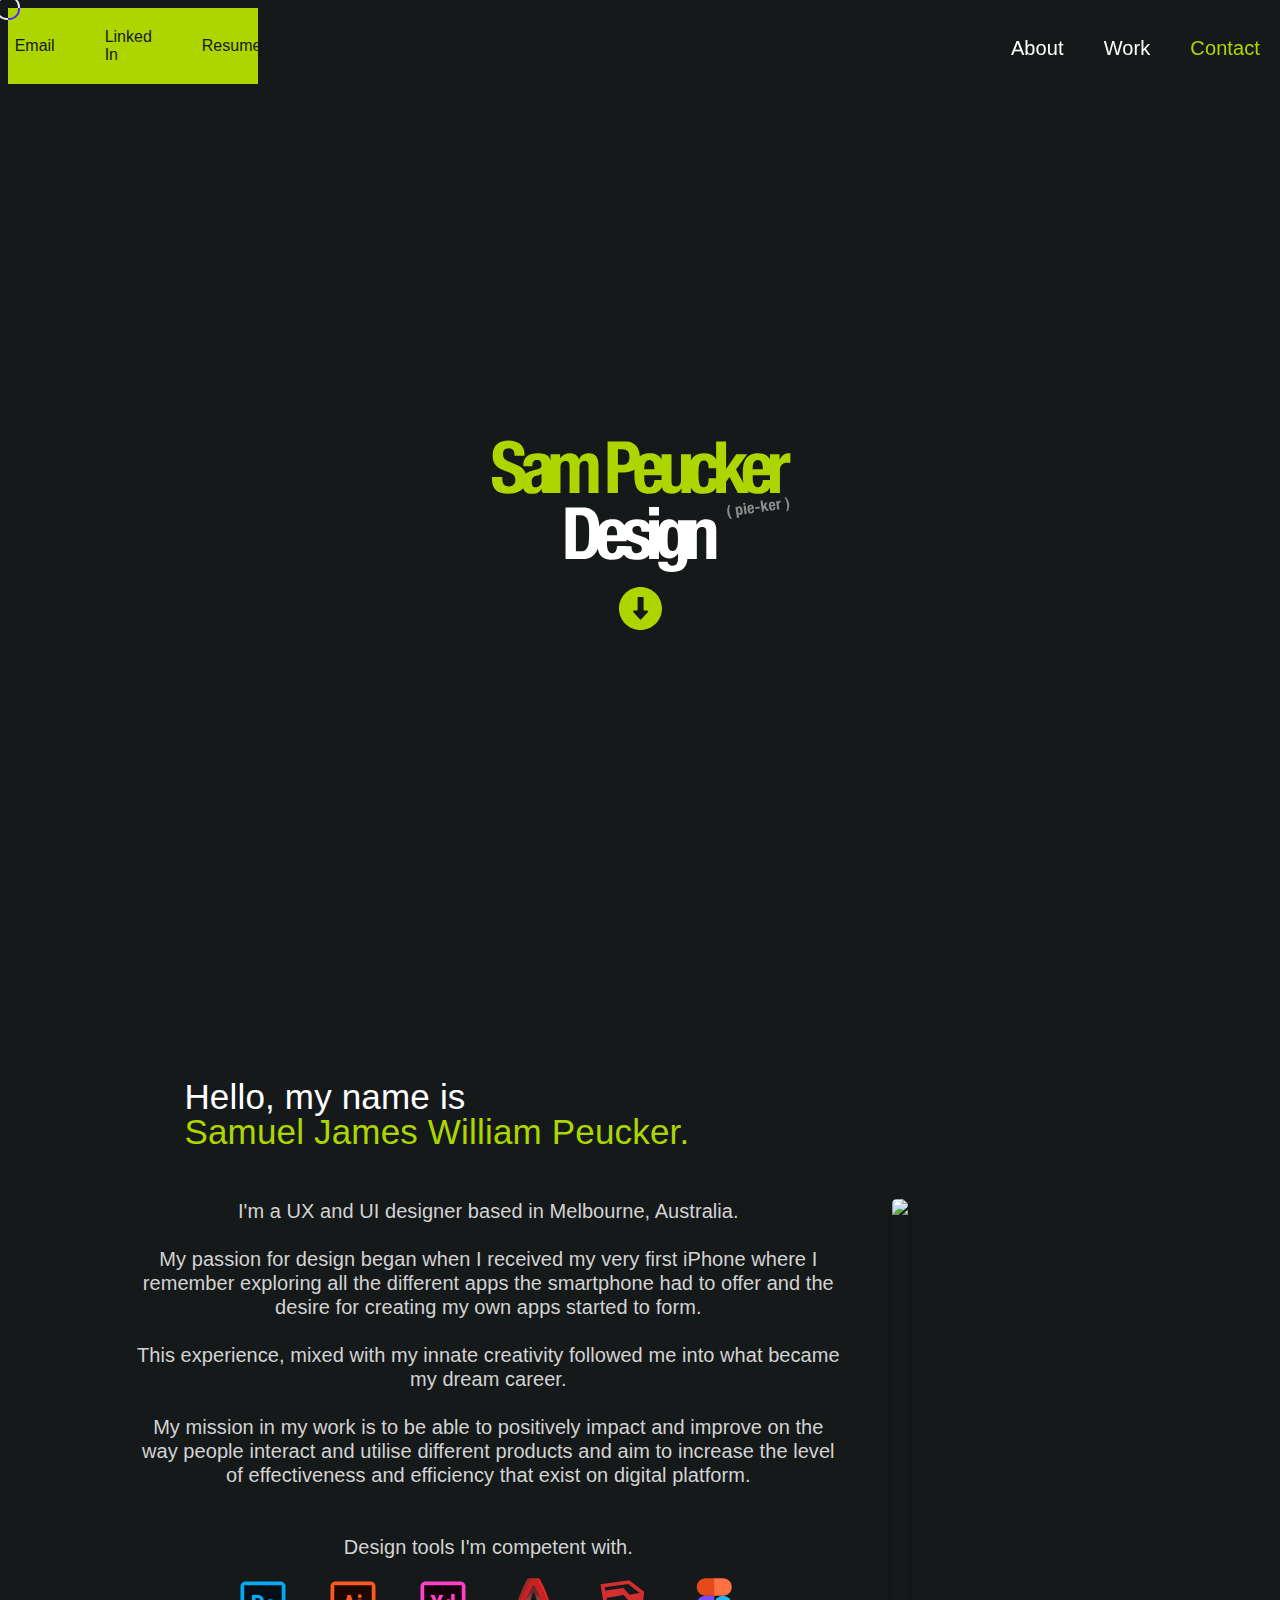
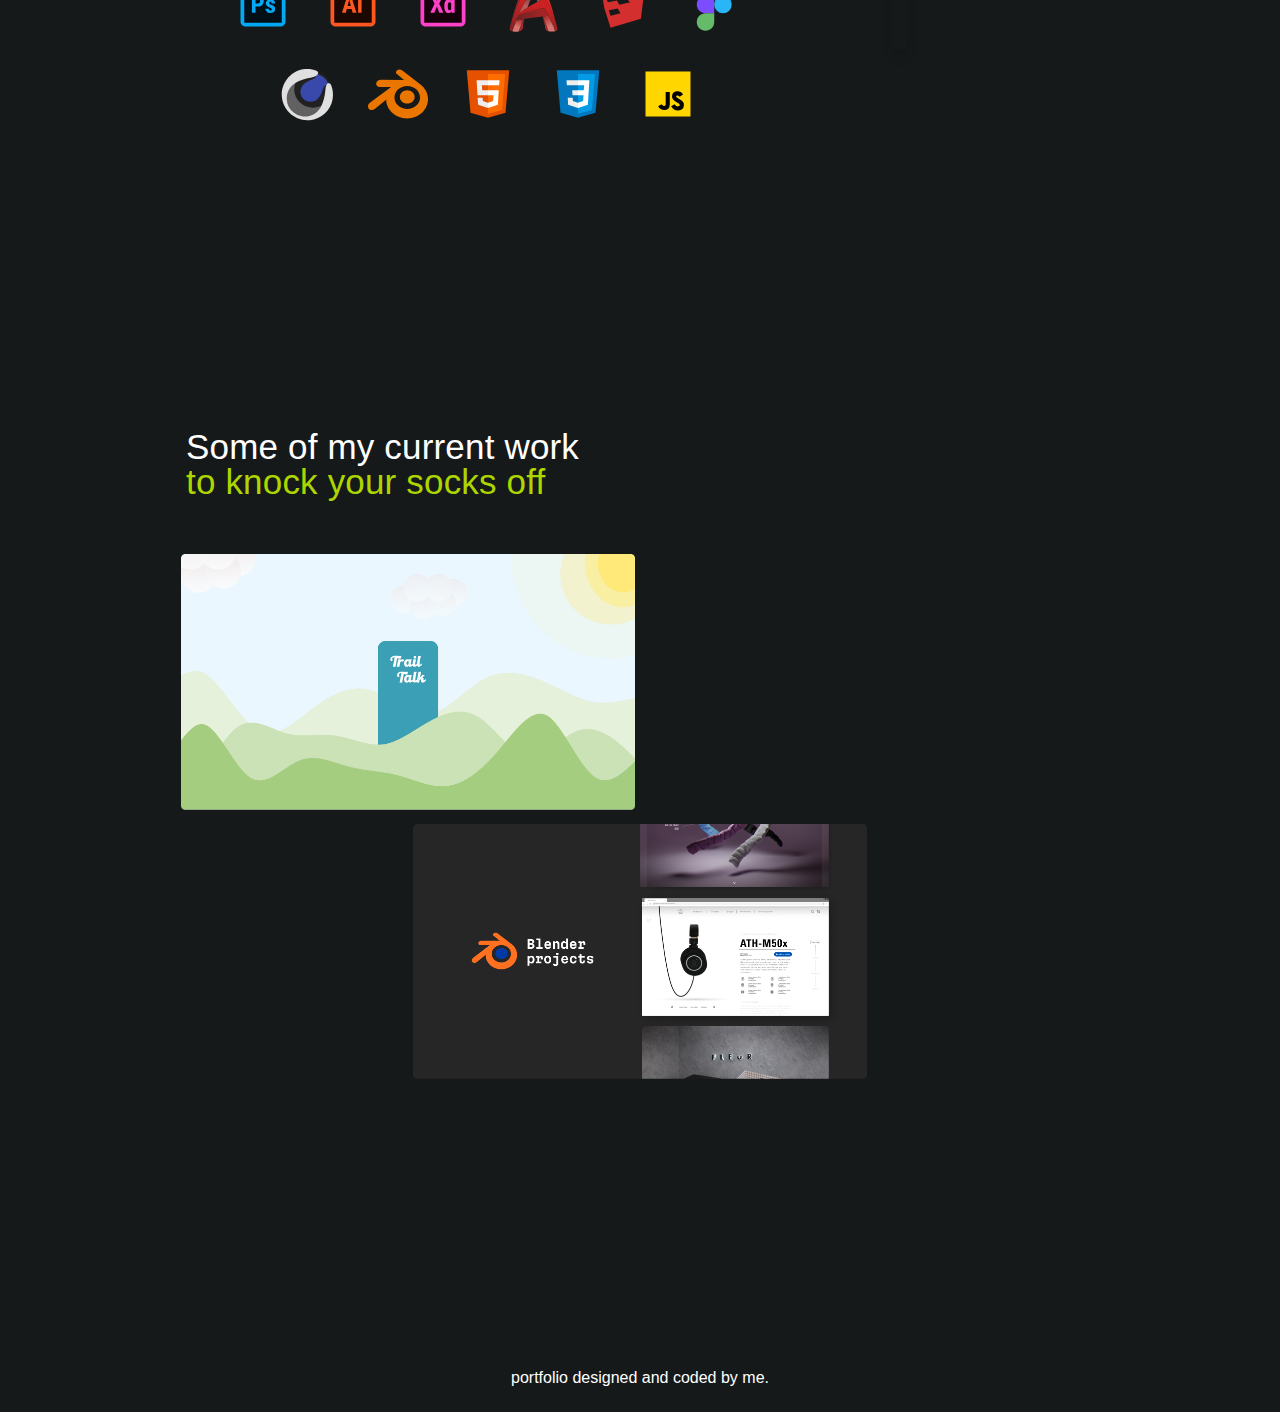
==== commit 882b005d: "," ====
--- a/index.html
+++ b/index.html
@@ -110,7 +110,7 @@
         <br><br>
         My mission in my work is to be able to positively impact and improve on the way people interact and utilise
         different products and aim to increase the level of effectiveness and efficiency that exist on digital platform.
-        <br><br><br><br>
+        <br><br><br>
         Design tools I'm competent with.
         
 
@@ -347,7 +347,7 @@
       <a href="./casestudies/trailTalk.html" class="workCard" data-tilt>
         <img src="./assets/trailtalk.png">
       </a>
-      <a href="./portfolio/casestudies/trip.html" class="workCard" data-tilt>
+      <a href="./casestudies/trip.html" class="workCard" data-tilt>
         <img src="./assets/ctwm.png" alt="">
 
         <a href="./casestudies/3dwork.html" class="workCard" data-tilt>
@@ -372,6 +372,12 @@
 
 
   <footer>
+
+<div>portfolio designed and coded by me.</div>
+
+
+
+
   </footer>
 </body>
 <script src="https://cdn.jsdelivr.net/npm/bootstrap@5.1.3/dist/js/bootstrap.bundle.min.js"
--- a/css/index.css
+++ b/css/index.css
@@ -40,6 +40,7 @@
 #workBody {
     min-height: 100vh;
     padding-top: 50px;
+    margin-bottom: 10vh;
 }
 
 #workBody .quote {
@@ -156,7 +157,7 @@
     }
 
 #aboutBody {
-    padding-top: 13vh;
+    padding-top: 5vh;
     margin: 0 10%;
     min-height: 100vh;
 
@@ -164,6 +165,8 @@
 
 .containerAbout {
     display: flex;
+    justify-content: flex-start;
+    align-content: flex-start;
 
 }
 
@@ -179,13 +182,12 @@
 
 
 .content {
-    font-size: 24px;
+    font-size: 20px;
     font-style: normal;
     font-weight: 300;
-    line-height: 28px;
-    letter-spacing: 0.005em;
+    line-height: 24px;
+    letter-spacing: 0.003em;
     text-align: center;
-    margin: 50px 0;
     margin-right: 50px;
     font-family: "HelveticaNeue-Light", "Helvetica Neue Light", "Helvetica Neue", Helvetica, Arial, "Lucida Grande", sans-serif; 
     color: lightgrey;
@@ -194,7 +196,10 @@
 }
 
 
-
+footer {
+    text-align: center;
+    margin: 25px;
+}
 
 /*-----------------------Other Properties---------------------*/
 
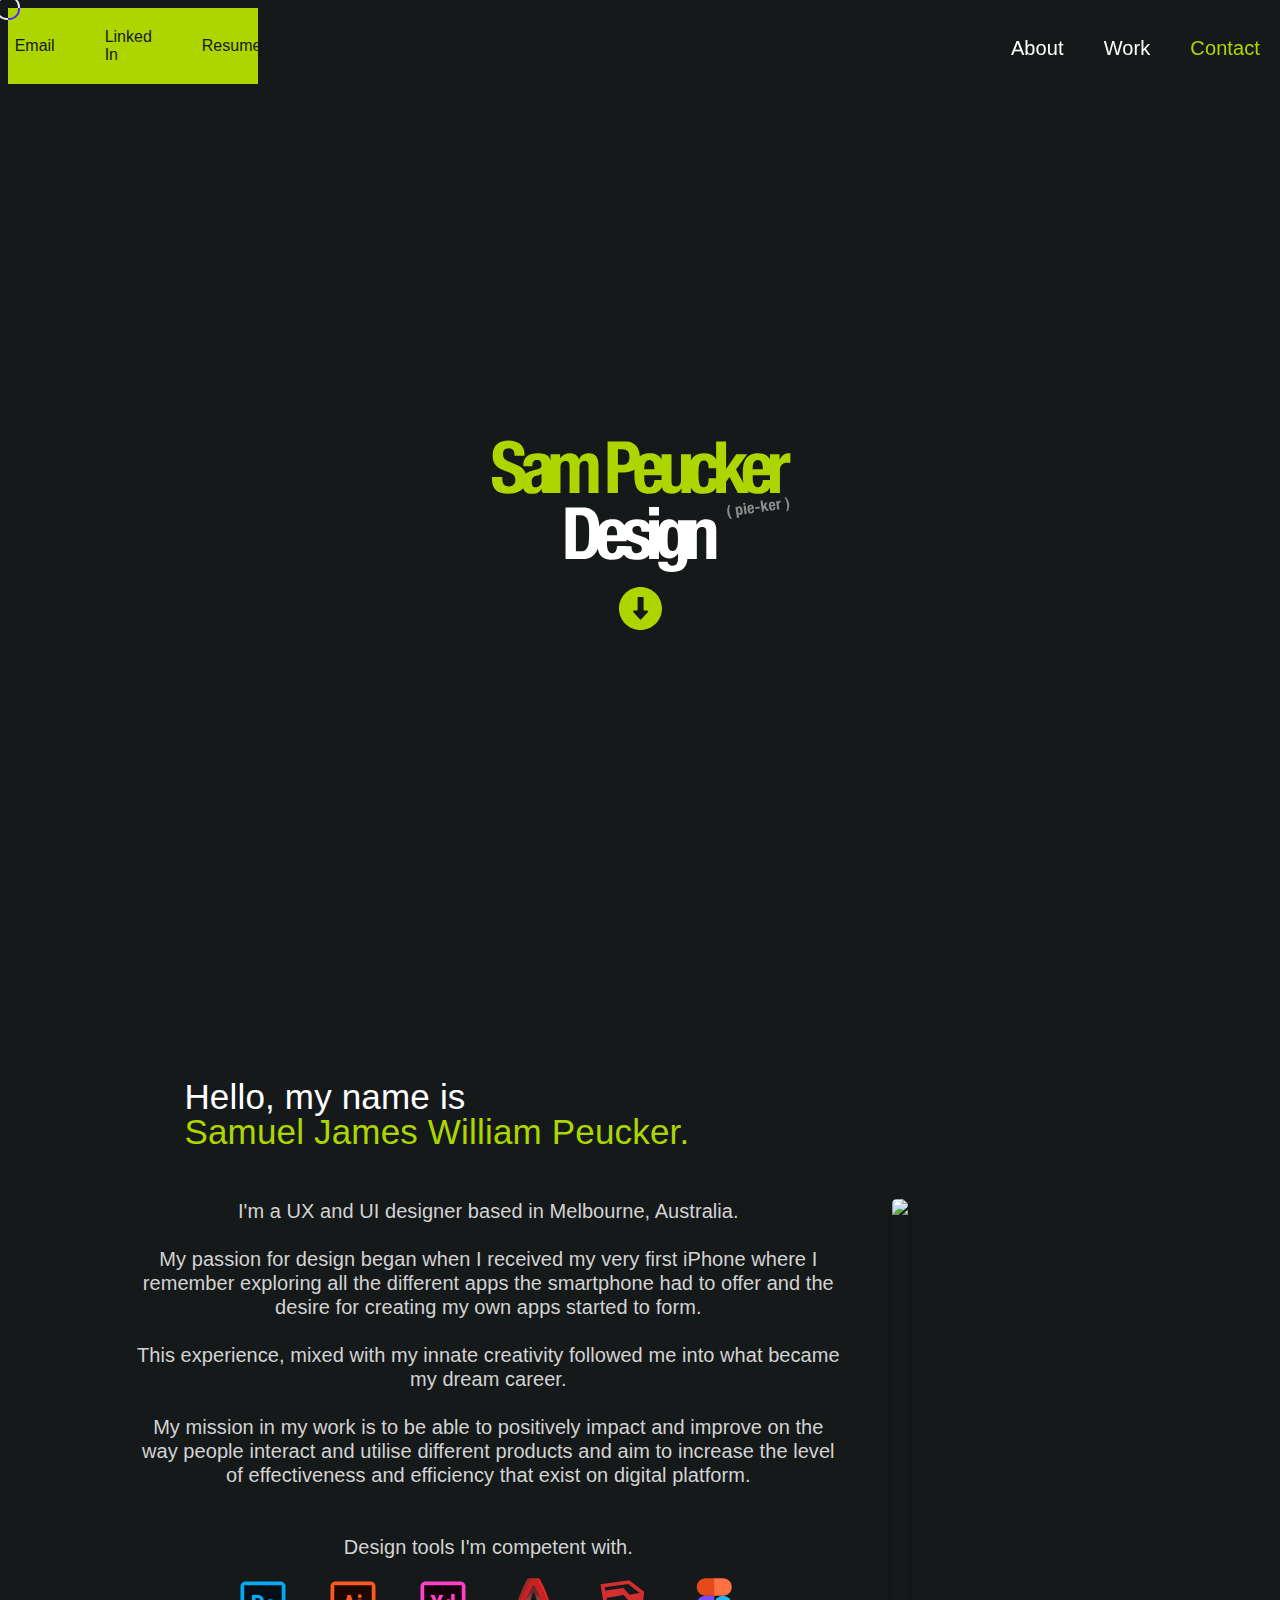
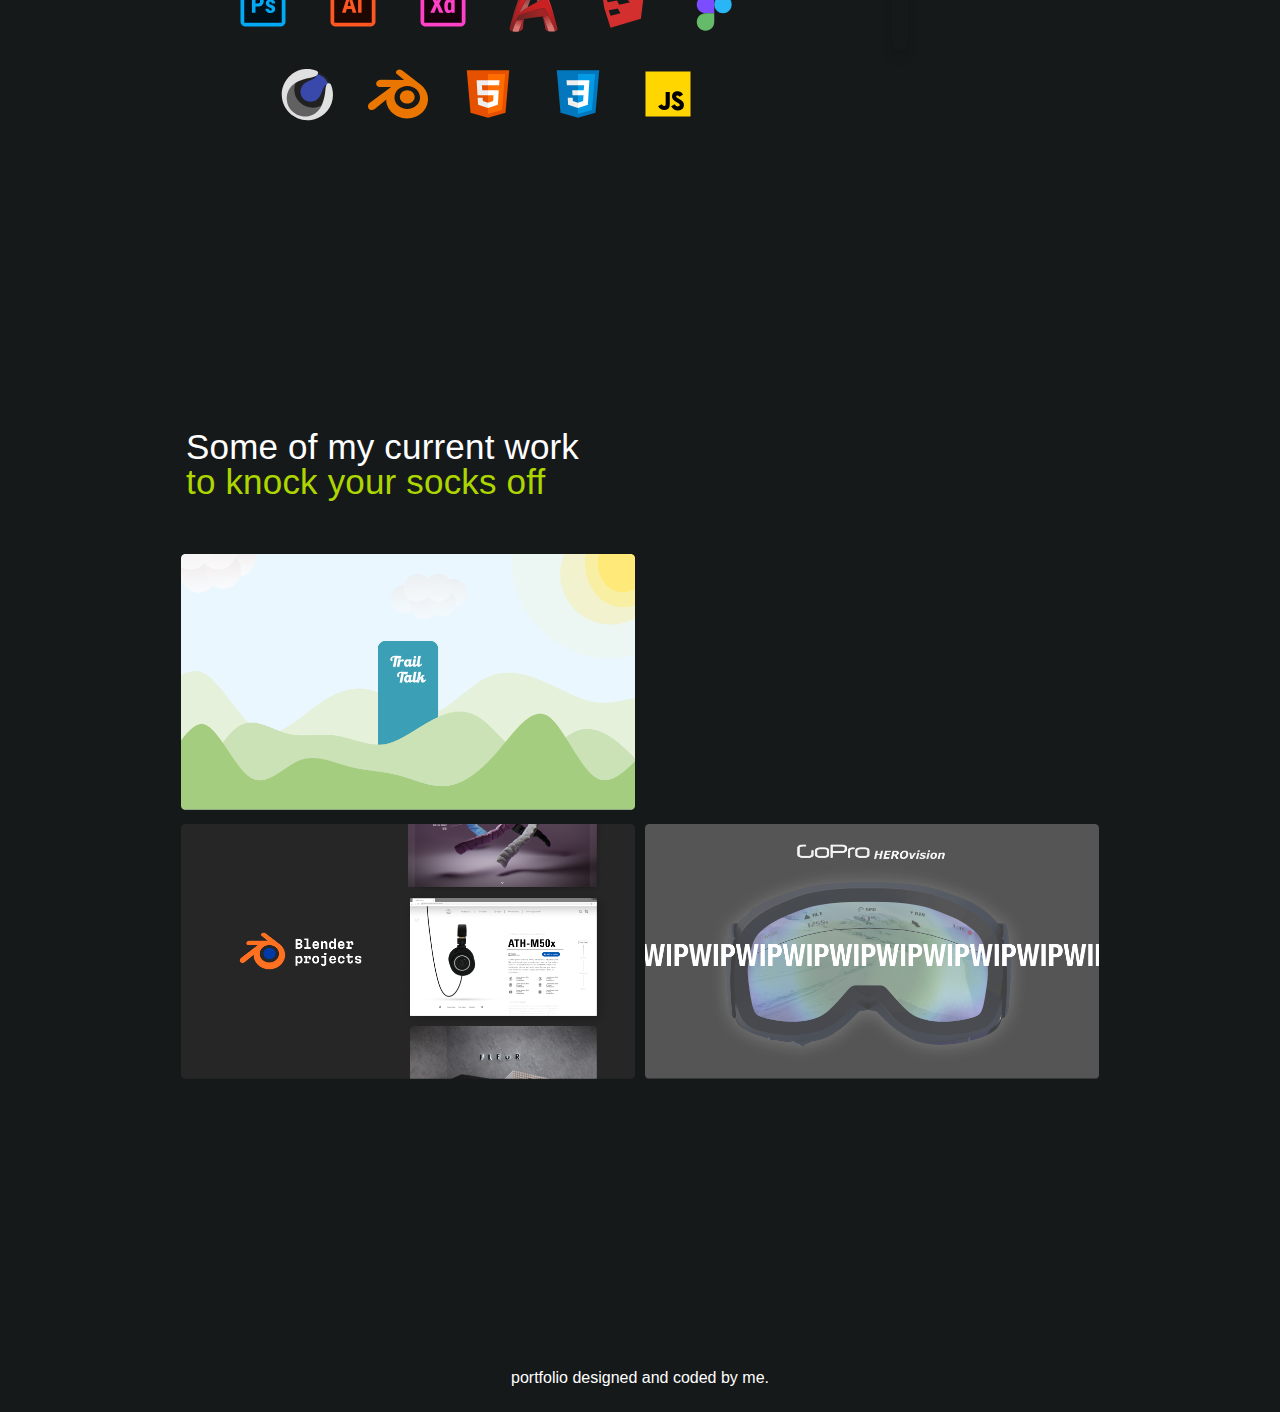
==== commit 1c7f6f07: "Update index.html" ====
--- a/index.html
+++ b/index.html
@@ -354,6 +354,10 @@
           <img src="./assets/blender.png">
         </a>
 
+        <a class="workCard" data-tilt>
+          <img src="./assets/gopro.png">
+        </a>
+
     </div>
   </section>
 
